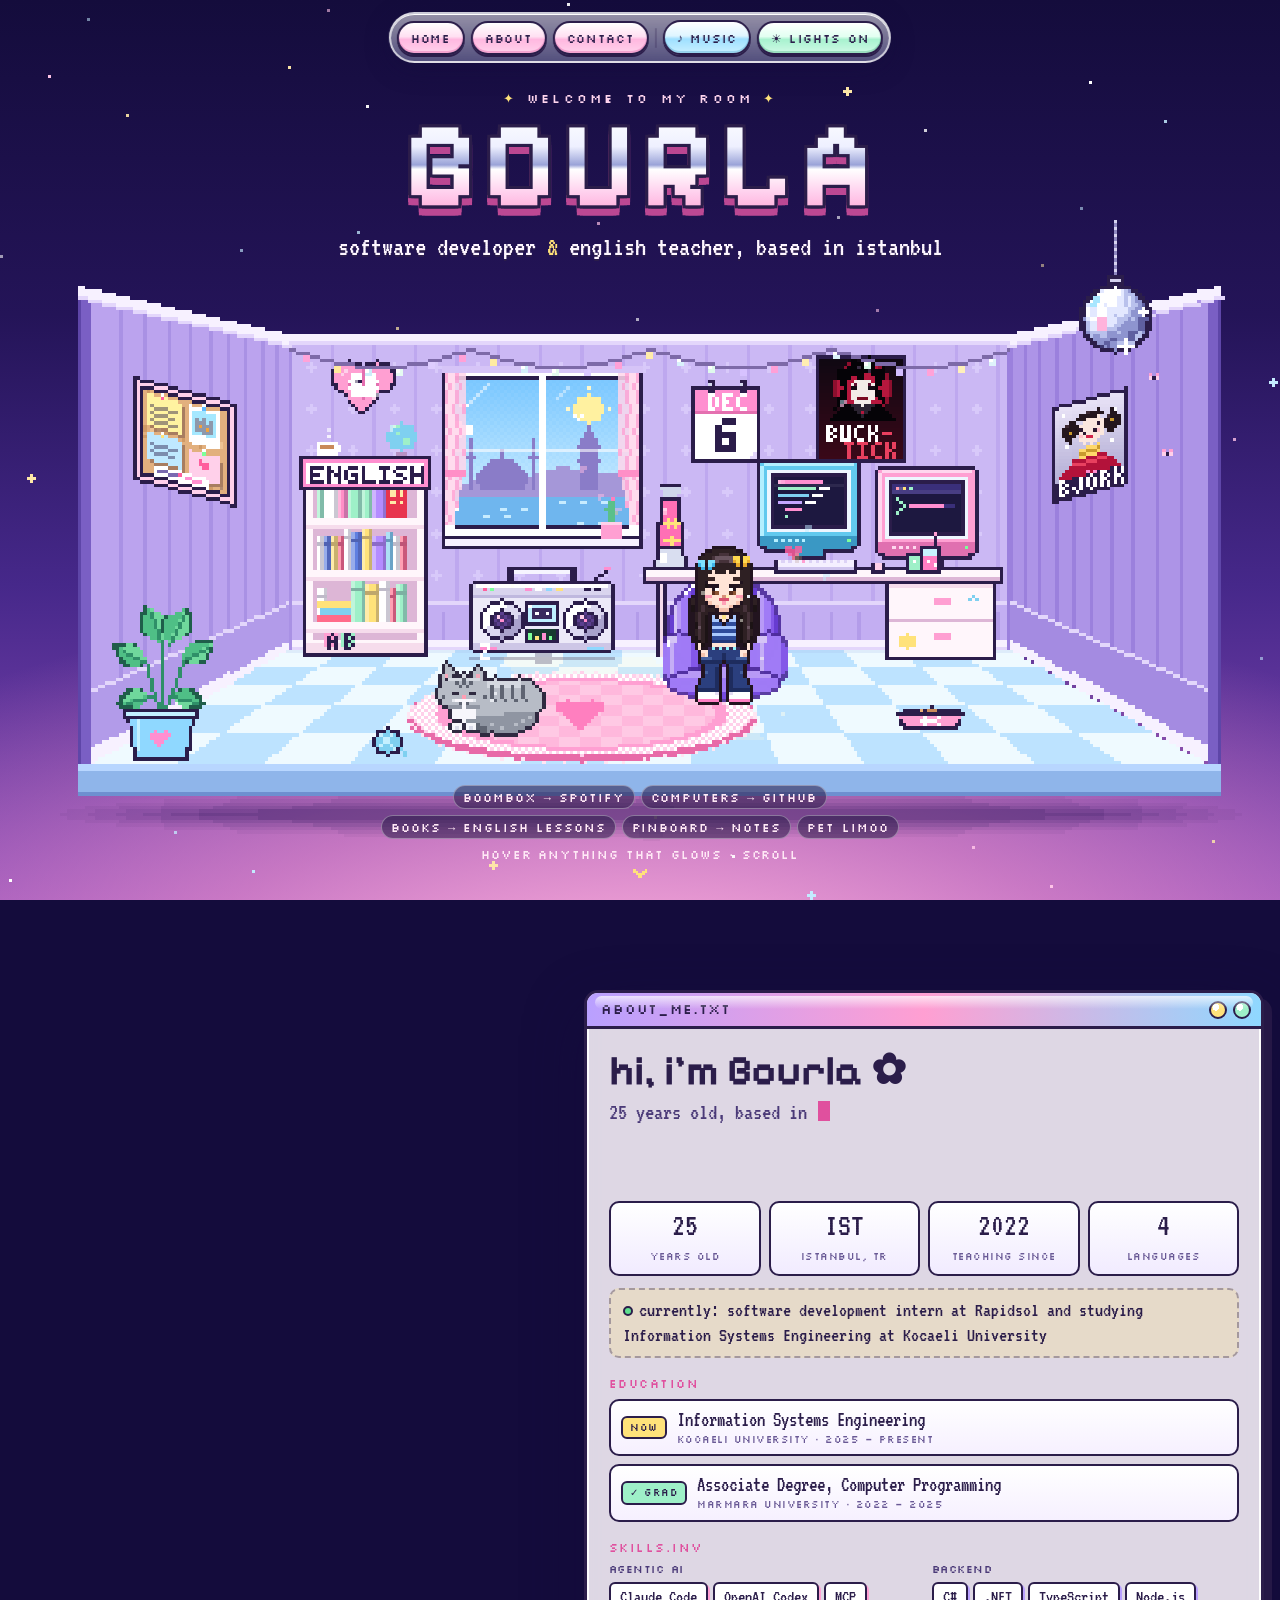
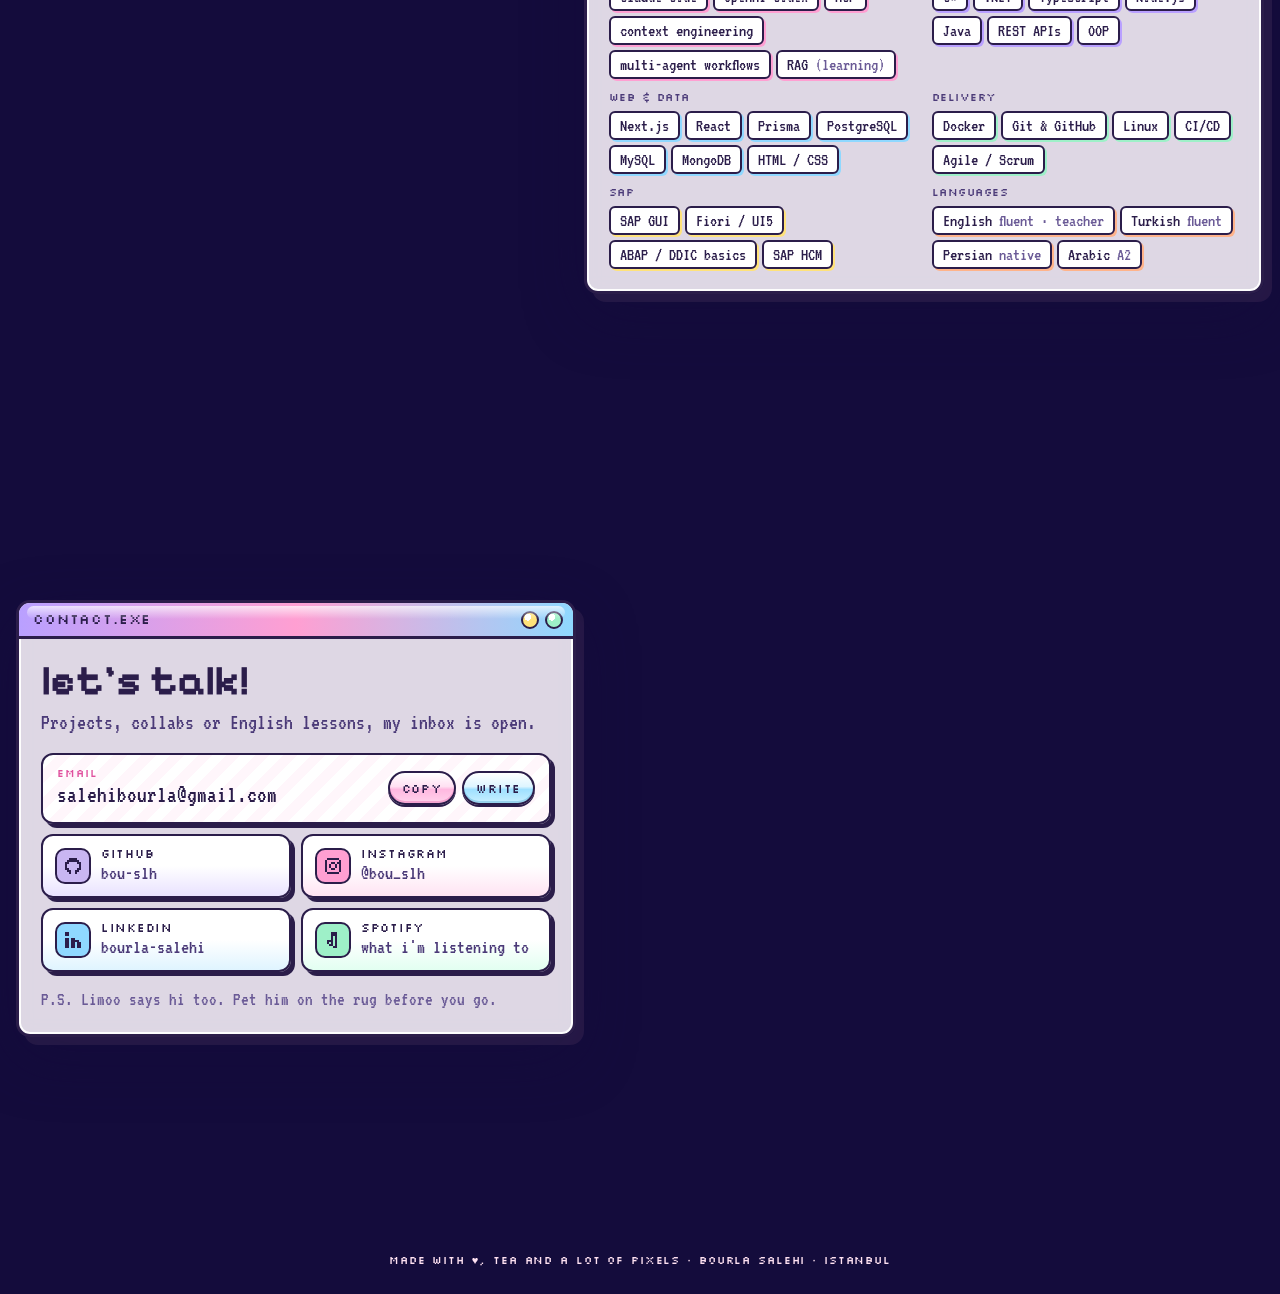
==== index.html @ a59c7dc6 "Bourla's Room: interactive pixel-art Y2K portfolio Self-contained canvas portfolio with a README, sc" ====
<!doctype html>
<html lang="en">
<head>
<meta charset="utf-8">
<meta name="viewport" content="width=device-width, initial-scale=1, viewport-fit=cover">
<title>Bourla's Room</title>
<meta name="claude:viewport-fit-sides" content="cover">
<meta name="description" content="Bourla's pixel room: software developer and English teacher based in Istanbul.">
<link rel="preconnect" href="https://fonts.googleapis.com">
<link rel="preconnect" href="https://fonts.gstatic.com" crossorigin>
<link rel="stylesheet" href="https://fonts.googleapis.com/css2?family=Pixelify+Sans:wght@400;600;700&family=Silkscreen&family=VT323&display=swap">
<style>
/* Layout: one fixed pixel-art stage; sections scroll over it as Y2K desktop windows while the camera glides through the room. */
:root {
  color-scheme: dark;
  --ink: #2b1d4a;
  --ink-soft: #4b3a78;
  --sky-1: #140c3c;
  --sky-2: #46288a;
  --sky-3: #ff9fd0;
  --glass: rgba(255, 250, 255, 0.86);
  --glass-edge: rgba(255, 255, 255, 0.95);
  --pink: #ff8fd0;
  --pink-deep: #e0509e;
  --baby: #8fd8ff;
  --lilac: #c9b6f2;
  --mint: #9ef0c8;
  --butter: #ffe27a;
  --chrome-hi: #ffffff;
  --chrome-mid: #c7cff2;
  --chrome-lo: #8c93c9;
  --text: #2b1d4a;
  --text-muted: #6a5a96;
  --on-dark: #fdf6ff;
  --font-display: "Pixelify Sans", "Silkscreen", ui-monospace, monospace;
  --font-label: "Silkscreen", "Pixelify Sans", ui-monospace, monospace;
  --font-body: "VT323", ui-monospace, "Courier New", monospace;
}

* { box-sizing: border-box; }
html { scroll-behavior: smooth; }
@media (prefers-reduced-motion: reduce) { html { scroll-behavior: auto; } }
body {
  margin: 0;
  background: var(--sky-1);
  color: var(--on-dark);
  font-family: var(--font-body);
  font-size: 22px;
  line-height: 1.25;
  overflow-x: hidden;
}
.sky {
  position: fixed; inset: 0; z-index: 0;
  background:
    radial-gradient(120% 70% at 50% 110%, #ffb3dc 0%, rgba(255, 159, 208, 0.55) 30%, rgba(70, 40, 138, 0) 65%),
    linear-gradient(180deg, var(--sky-1) 0%, #241458 35%, var(--sky-2) 65%, #8a4ab8 100%);
}
#stage, #fx { position: fixed; inset: 0; width: 100%; height: 100%; display: block; image-rendering: pixelated; }
#stage { z-index: 1; }
#fx { z-index: 30; pointer-events: none; }

/* ---------- hotspots over the canvas ---------- */
#hotspots { position: fixed; inset: 0; z-index: 2; pointer-events: none; }
.hot {
  position: absolute; display: block; pointer-events: auto; cursor: pointer;
  background: transparent; border: 0; padding: 0; margin: 0;
  border-radius: 6px; outline: none; -webkit-tap-highlight-color: transparent;
}
.hot:focus-visible { outline: 3px dashed var(--butter); outline-offset: 3px; }
.hot[hidden] { display: none !important; }

.tip {
  position: fixed; z-index: 25; pointer-events: none;
  font-family: var(--font-label); font-size: 13px; letter-spacing: 0.04em;
  color: var(--ink); background: var(--chrome-hi);
  padding: 6px 10px 5px; border: 2px solid var(--ink); border-radius: 999px;
  box-shadow: 3px 3px 0 var(--ink);
  transform: translate(-50%, -100%) scale(0.6); opacity: 0;
  transition: transform 0.18s cubic-bezier(.3, 1.6, .5, 1), opacity 0.12s;
  white-space: nowrap;
}
.tip.on { transform: translate(-50%, -100%) scale(1); opacity: 1; }
.tip.cat {
  background: linear-gradient(180deg, #fff 0%, #ffe3f3 100%);
  font-family: var(--font-display); font-size: 20px; padding: 6px 14px 4px;
}
.tip.cat::before { content: "♥ "; color: var(--pink-deep); }
.tip::after {
  content: ""; position: absolute; left: 50%; bottom: -8px; width: 10px; height: 10px;
  background: inherit; border-right: 2px solid var(--ink); border-bottom: 2px solid var(--ink);
  transform: translateX(-50%) rotate(45deg);
}

.bubble {
  position: fixed; z-index: 4; pointer-events: none;
  font-family: var(--font-display); font-size: clamp(16px, 2.2vw, 22px);
  color: var(--ink); background: #fff;
  padding: 6px 14px 5px; border: 3px solid var(--ink); border-radius: 18px;
  box-shadow: 4px 4px 0 rgba(43, 29, 74, 0.6);
  transform-origin: 0% 100%;
  transform: translate(0, -100%) scale(0); transition: transform 0.25s cubic-bezier(.3, 1.7, .5, 1);
  white-space: nowrap;
}
.bubble.on { transform: translate(0, -100%) scale(1); }
.bubble::after {
  content: ""; position: absolute; left: 10px; bottom: -11px; width: 14px; height: 14px; background: #fff;
  border-right: 3px solid var(--ink); border-bottom: 3px solid var(--ink); transform: rotate(45deg) skew(10deg, 10deg);
}

/* ---------- dock ---------- */
.dock {
  position: fixed; z-index: 20; top: calc(12px + env(safe-area-inset-top, 0px)); left: 50%; transform: translateX(-50%); width: max-content; max-width: calc(100vw - 24px);
  display: flex; gap: 6px; align-items: center; flex-wrap: nowrap; justify-content: center;
  padding: 6px; border-radius: 999px;
  background: linear-gradient(180deg, rgba(255, 255, 255, 0.55), rgba(199, 207, 242, 0.35));
  border: 2px solid rgba(255, 255, 255, 0.7);
  box-shadow: 0 6px 24px rgba(20, 12, 60, 0.35), inset 0 1px 0 #fff;
  backdrop-filter: blur(8px); -webkit-backdrop-filter: blur(8px);
}
.gel {
  font-family: var(--font-label); font-size: 12px; letter-spacing: 0.06em; text-transform: lowercase;
  color: var(--ink); text-decoration: none; cursor: pointer;
  padding: 8px 12px 7px; border-radius: 999px; border: 2px solid var(--ink);
  background: linear-gradient(180deg, #fff 0%, #ffe0f2 45%, #ffb8e0 55%, #ffd2ec 100%);
  box-shadow: inset 0 -2px 0 rgba(224, 80, 158, 0.35), 0 2px 0 var(--ink);
  transition: transform 0.15s cubic-bezier(.3, 1.6, .5, 1), filter 0.15s;
  display: inline-flex; align-items: center; gap: 6px; white-space: nowrap;
}
.gel:hover { transform: translateY(-2px); filter: brightness(1.05) saturate(1.1); }
.gel:active { transform: translateY(1px); box-shadow: inset 0 -1px 0 rgba(224, 80, 158, 0.35), 0 1px 0 var(--ink); }
.gel:focus-visible { outline: 3px dashed var(--butter); outline-offset: 2px; }
.gel.blue { background: linear-gradient(180deg, #fff 0%, #def5ff 45%, #9fe0ff 55%, #c9f0ff 100%); box-shadow: inset 0 -2px 0 rgba(63, 156, 200, 0.35), 0 2px 0 var(--ink); }
.gel.mint { background: linear-gradient(180deg, #fff 0%, #e2fff1 45%, #a8f2cf 55%, #cffae6 100%); box-shadow: inset 0 -2px 0 rgba(60, 170, 120, 0.35), 0 2px 0 var(--ink); }
.gel[aria-pressed="true"] { background: linear-gradient(180deg, #fff6c8 0%, #ffe27a 50%, #ffd24a 52%, #ffe9a0 100%); }
.dock .sep { width: 2px; height: 20px; background: rgba(43, 29, 74, 0.25); border-radius: 2px; }

/* ---------- sections ---------- */
main { position: relative; z-index: 3; pointer-events: none; }
section { position: relative; min-height: 100vh; min-height: 100svh; padding-left: max(16px, env(safe-area-inset-left, 0px)); padding-right: max(16px, env(safe-area-inset-right, 0px)); }
section > * { pointer-events: auto; }

.hero { display: flex; flex-direction: column; align-items: center; padding-block: clamp(80px, 10vh, 108px) 24px; text-align: center; }
.eyebrow {
  font-family: var(--font-label); font-size: 13px; letter-spacing: 0.25em; text-transform: uppercase; color: #ffd6ef;
  display: inline-flex; gap: 10px; align-items: center;
}
.eyebrow i { font-style: normal; color: var(--butter); animation: twinkle 1.6s steps(2) infinite; }
.eyebrow i:last-child { animation-delay: 0.8s; }
.logo {
  margin: 6px 0 0; font-family: var(--font-display); font-weight: 700; line-height: 0.9;
  font-size: clamp(52px, 10vw, 120px); letter-spacing: 0.04em;
  display: flex; gap: 0.02em; justify-content: center;
}
.logo span {
  display: inline-block; color: transparent;
  background: linear-gradient(180deg, #ffffff 0%, #eef0ff 32%, #9aa3d8 49%, #ffffff 53%, #ffd1ee 74%, #ff9fd2 100%);
  -webkit-background-clip: text; background-clip: text;
  filter: drop-shadow(0 3px 0 #2b1d4a) drop-shadow(3px 0 0 #2b1d4a) drop-shadow(-3px 0 0 #2b1d4a) drop-shadow(0 -3px 0 #2b1d4a) drop-shadow(0 7px 0 rgba(255, 95, 176, 0.7));
  animation: bob 2.8s ease-in-out infinite;
}
.logo span:nth-child(2) { animation-delay: -0.25s; }
.logo span:nth-child(3) { animation-delay: -0.5s; }
.logo span:nth-child(4) { animation-delay: -0.75s; }
.logo span:nth-child(5) { animation-delay: -1s; }
.logo span:nth-child(6) { animation-delay: -1.25s; }
.tagline { margin: 10px 0 0; font-size: clamp(20px, 2.4vw, 28px); color: var(--on-dark); text-shadow: 0 2px 0 var(--ink); max-width: 36ch; text-wrap: balance; }
@media (min-width: 761px) { .tagline { max-width: none; white-space: nowrap; } }
.tagline b { color: var(--butter); font-weight: 400; }
.hint {
  position: absolute; left: 50%; bottom: calc(18px + env(safe-area-inset-bottom, 0px)); transform: translateX(-50%);
  display: flex; flex-direction: column; align-items: center; gap: 8px; width: min(560px, calc(100% - 32px));
  font-family: var(--font-label); font-size: 12px; letter-spacing: 0.08em; color: #ffe9f6; text-align: center;
}
.hint .chips { display: flex; flex-wrap: wrap; gap: 6px; justify-content: center; }
.hint .chip { padding: 4px 9px 3px; border-radius: 999px; background: rgba(43, 29, 74, 0.55); border: 1px solid rgba(255, 255, 255, 0.35); }
.scroll-cue { display: inline-flex; flex-direction: column; align-items: center; gap: 2px; animation: float 1.8s ease-in-out infinite; }
.scroll-cue svg { width: 18px; height: 18px; }

/* ---------- y2k windows ---------- */
.win {
  width: min(560px, 100%); color: var(--text);
  background: var(--glass); border: 3px solid var(--ink); border-radius: 14px;
  box-shadow: 8px 8px 0 rgba(43, 29, 74, 0.75), 0 20px 60px rgba(20, 10, 60, 0.45), inset 0 0 0 2px var(--glass-edge);
  backdrop-filter: blur(10px) saturate(1.2); -webkit-backdrop-filter: blur(10px) saturate(1.2);
  overflow: hidden;
}
.win-bar {
  display: flex; align-items: center; gap: 10px; padding: 8px 10px 7px 14px;
  background: linear-gradient(90deg, #b9a0ff 0%, #ff9fd2 50%, #8fd8ff 100%);
  border-bottom: 3px solid var(--ink); position: relative;
}
.win-bar::after { content: ""; position: absolute; left: 8px; right: 8px; top: 3px; height: 40%; border-radius: 8px; background: linear-gradient(180deg, rgba(255, 255, 255, 0.7), rgba(255, 255, 255, 0)); pointer-events: none; }
.win-title { font-family: var(--font-label); font-size: 14px; letter-spacing: 0.06em; color: var(--ink); flex: 1; min-width: 0; overflow: hidden; text-overflow: ellipsis; white-space: nowrap; }
.win-btns { display: flex; gap: 6px; }
.win-btns span, .win-close {
  width: 18px; height: 18px; border-radius: 50%; border: 2px solid var(--ink);
  background: radial-gradient(circle at 35% 30%, #fff 0 25%, var(--c, #ffe27a) 26%);
}
.win-btns span:nth-child(1) { --c: #ffe27a; }
.win-btns span:nth-child(2) { --c: #9ef0c8; }
.win-close { --c: #ff8fb0; cursor: pointer; padding: 0; display: grid; place-items: center; font: 700 11px/1 var(--font-label); color: var(--ink); }
.win-close:focus-visible { outline: 3px dashed var(--ink); outline-offset: 2px; }
.win-body { padding: 20px 22px 22px; }

.panel-wrap { display: flex; min-height: 100vh; min-height: 100svh; align-items: center; padding-block: 90px 60px; }
#about .panel-wrap { justify-content: flex-end; }
#about .win { width: min(680px, 100%); }
#contact .panel-wrap { justify-content: flex-start; }

.hello { font-family: var(--font-display); font-size: clamp(30px, 4vw, 42px); line-height: 1.05; margin: 0 0 6px; color: var(--ink); text-wrap: balance; }
.hello .wave { display: inline-block; transform-origin: 70% 80%; animation: wave 2.2s ease-in-out infinite; }
.typed { min-height: 3.75em; margin: 0; font-size: 23px; color: var(--ink-soft); }
.typed .caret { display: inline-block; width: 0.5em; height: 0.9em; background: var(--pink-deep); vertical-align: -0.1em; margin-left: 2px; animation: blink 0.8s steps(2) infinite; }
.stats { display: grid; grid-template-columns: repeat(4, minmax(0, 1fr)); gap: 8px; margin: 16px 0 6px; }
.stat {
  padding: 8px 6px 6px; text-align: center; border: 2px solid var(--ink); border-radius: 10px;
  background: linear-gradient(180deg, #fff, #f1ebff);
}
.stat b { display: block; font-family: var(--font-body); font-size: 32px; line-height: 0.9; font-weight: 400; color: var(--ink); font-variant-numeric: tabular-nums; }
.stat small { font-family: var(--font-label); font-size: 10px; letter-spacing: 0.05em; color: var(--text-muted); }
.status-line {
  margin: 12px 0 0; padding: 8px 12px; border-radius: 10px; border: 2px dashed rgba(43, 29, 74, 0.35); background: rgba(255, 226, 122, 0.25);
  font-size: 20px; color: var(--ink);
}
.status-line .dot { display: inline-block; width: 10px; height: 10px; border-radius: 50%; background: #5fe08f; border: 2px solid var(--ink); margin-right: 6px; vertical-align: 0; animation: pulse 1.6s ease-in-out infinite; }
.edu { display: grid; gap: 8px; }
.edu-row { display: flex; gap: 10px; align-items: center; min-width: 0; padding: 8px 10px; border: 2px solid var(--ink); border-radius: 10px; background: linear-gradient(180deg, #fff, #f6f0ff); }
.edu-row > div { min-width: 0; }
.edu-row b { display: block; font-weight: 400; font-size: 21px; color: var(--ink); line-height: 1.05; }
.edu-row small { display: block; font-family: var(--font-label); font-size: 10px; letter-spacing: 0.05em; color: var(--text-muted); margin-top: 3px; }
.edu-badge { flex: none; font-family: var(--font-label); font-size: 10px; letter-spacing: 0.05em; padding: 4px 7px 3px; border-radius: 6px; border: 2px solid var(--ink); color: var(--ink); white-space: nowrap; }
.edu-badge.now { background: var(--butter); }
.edu-badge.done { background: var(--mint); }
.label { font-family: var(--font-label); font-size: 12px; letter-spacing: 0.12em; text-transform: uppercase; color: var(--pink-deep); margin: 18px 0 8px; }
.inv { display: grid; grid-template-columns: repeat(2, minmax(0, 1fr)); gap: 12px 16px; }
.inv-row { display: grid; gap: 6px; align-content: start; min-width: 0; }
.inv-row h4 { margin: 0; font-family: var(--font-label); font-size: 11px; letter-spacing: 0.04em; color: var(--ink-soft); font-weight: 400; }
.tags { display: flex; flex-wrap: wrap; gap: 5px; min-width: 0; }
.tag {
  font-size: 18px; line-height: 1; padding: 4px 9px 3px; border-radius: 6px; color: var(--ink);
  background: #fff; border: 2px solid var(--ink); box-shadow: 2px 2px 0 var(--tc, #ff9fd2);
  transition: transform 0.15s cubic-bezier(.3, 1.6, .5, 1), box-shadow 0.15s;
}
.tag:hover { transform: translate(-1px, -2px) rotate(-2deg); box-shadow: 3px 4px 0 var(--tc, #ff9fd2); }
.tag.dev { --tc: #b9a0ff; }
.tag.ai { --tc: #ff9fd2; }
.tag.web { --tc: #8fd8ff; }
.tag.ops { --tc: #9ef0c8; }
.tag.sap { --tc: #ffe27a; }
.tag.lang { --tc: #ffb38a; }
.tag em { font-style: normal; color: var(--text-muted); }

/* contact */
.contact-head { font-family: var(--font-display); font-size: clamp(30px, 4vw, 42px); margin: 0; color: var(--ink); line-height: 1.05; text-wrap: balance; }
.contact-sub { margin: 6px 0 16px; color: var(--ink-soft); font-size: 22px; }
.links { display: grid; grid-template-columns: repeat(2, minmax(0, 1fr)); gap: 10px; }
.link-card {
  display: flex; align-items: center; gap: 10px; min-width: 0; text-decoration: none; color: var(--ink);
  padding: 10px 12px; border-radius: 12px; border: 2px solid var(--ink);
  background: linear-gradient(180deg, #fff 0%, #fff 50%, var(--lc, #ffe3f3) 100%);
  box-shadow: 4px 4px 0 var(--ink);
  transition: transform 0.18s cubic-bezier(.3, 1.6, .5, 1), box-shadow 0.18s;
}
.link-card:hover { transform: translate(-2px, -3px); box-shadow: 6px 7px 0 var(--ink); }
.link-card:active { transform: translate(2px, 2px); box-shadow: 1px 1px 0 var(--ink); }
.link-card:focus-visible { outline: 3px dashed var(--pink-deep); outline-offset: 3px; }
.link-card .ico { flex: none; width: 36px; height: 36px; border-radius: 10px; border: 2px solid var(--ink); display: grid; place-items: center; background: var(--ic, #ff9fd2); }
.link-card .ico svg { width: 20px; height: 20px; }
.link-card .meta { min-width: 0; }
.link-card .meta b { display: block; font-family: var(--font-label); font-size: 12px; letter-spacing: 0.06em; font-weight: 400; }
.link-card .meta span { display: block; font-size: 20px; overflow: hidden; text-overflow: ellipsis; white-space: nowrap; color: var(--ink-soft); }
.link-card.gh { --lc: #e9e2ff; --ic: #c9b6f2; }
.link-card.ig { --lc: #ffe3f3; --ic: #ff9fd2; }
.link-card.li { --lc: #dff4ff; --ic: #8fd8ff; }
.link-card.sp { --lc: #e2fff1; --ic: #9ef0c8; }
.mail {
  grid-column: 1 / -1; display: flex; flex-wrap: wrap; align-items: center; gap: 10px; justify-content: space-between;
  padding: 12px 14px; border-radius: 12px; border: 2px solid var(--ink);
  background: repeating-linear-gradient(135deg, #fff 0 10px, #fff6fb 10px 20px);
  box-shadow: 4px 4px 0 var(--ink);
}
.mail .addr { font-size: 24px; color: var(--ink); user-select: all; word-break: break-all; min-width: 0; }
.mail .addr small { display: block; font-family: var(--font-label); font-size: 11px; letter-spacing: 0.08em; color: var(--pink-deep); }
.mail .acts { display: flex; gap: 6px; flex-wrap: wrap; }
.sig { margin: 16px 0 0; font-size: 19px; color: var(--text-muted); }

footer { position: relative; z-index: 3; text-align: center; padding-block: 0 26px; font-family: var(--font-label); font-size: 11px; letter-spacing: 0.08em; color: #ffe2f2; padding-left: max(16px, env(safe-area-inset-left, 0px)); padding-right: max(16px, env(safe-area-inset-right, 0px)); }

/* ---------- english lessons modal ---------- */
.modal { position: fixed; inset: 0; z-index: 40; display: grid; place-items: center; padding: 16px; padding-left: max(16px, env(safe-area-inset-left, 0px)); padding-right: max(16px, env(safe-area-inset-right, 0px)); }
.modal[hidden] { display: none !important; }
.modal-bg { position: absolute; inset: 0; background: rgba(20, 10, 60, 0.55); backdrop-filter: blur(3px); -webkit-backdrop-filter: blur(3px); animation: fade 0.2s ease-out; }
.modal .win { position: relative; width: min(640px, 100%); max-height: calc(100svh - 32px); overflow: auto; animation: popin 0.35s cubic-bezier(.3, 1.5, .5, 1); }
.en-head { display: flex; gap: 14px; align-items: center; margin-bottom: 4px; }
.en-head canvas { flex: none; width: 64px; height: 64px; image-rendering: pixelated; border: 2px solid var(--ink); border-radius: 12px; background: #ffe3f3; }
.en-head h3 { margin: 0; font-family: var(--font-display); font-size: clamp(26px, 3.4vw, 34px); line-height: 1.05; color: var(--ink); text-wrap: balance; }
.en-head p { margin: 2px 0 0; color: var(--ink-soft); font-size: 20px; }
.cefr { display: flex; gap: 6px; flex-wrap: wrap; margin: 6px 0 0; }
.cefr span { font-family: var(--font-label); font-size: 12px; padding: 5px 9px 4px; border-radius: 8px; border: 2px solid var(--ink); background: #fff; color: var(--text-muted); }
.cefr span.on { background: var(--butter); color: var(--ink); }
.lessons { display: grid; grid-template-columns: repeat(3, minmax(0, 1fr)); gap: 8px; }
.lesson { padding: 10px; border: 2px solid var(--ink); border-radius: 12px; background: #fff; min-width: 0; }
.lesson b { display: block; font-family: var(--font-label); font-size: 11px; letter-spacing: 0.05em; font-weight: 400; color: var(--pink-deep); margin-bottom: 4px; }
.lesson p { margin: 0; font-size: 19px; color: var(--ink); line-height: 1.1; }
.quiz { border: 2px dashed rgba(43, 29, 74, 0.4); border-radius: 12px; padding: 12px; background: rgba(143, 216, 255, 0.18); }
.quiz .q { font-size: 22px; color: var(--ink); margin: 0 0 8px; }
.quiz .opts { display: flex; flex-wrap: wrap; gap: 6px; }
.quiz .opts button { font-family: var(--font-body); font-size: 20px; color: var(--ink); padding: 4px 12px; border-radius: 8px; border: 2px solid var(--ink); background: #fff; cursor: pointer; box-shadow: 2px 2px 0 var(--ink); }
.quiz .opts button:hover { background: #ffe3f3; }
.quiz .opts button:focus-visible { outline: 3px dashed var(--pink-deep); outline-offset: 2px; }
.quiz .opts button.right { background: var(--mint); }
.quiz .opts button.wrong { background: #ffc2cf; }
.quiz .res { font-size: 22px; color: var(--ink); margin: 6px 0 0; min-height: 1.2em; }
.en-cta { display: flex; flex-wrap: wrap; gap: 8px; align-items: center; margin-top: 14px; }
.en-cta .addr { font-size: 22px; color: var(--ink); user-select: all; }

/* pinboard notes */
.notes-win { width: min(620px, 100%); }
.win-body.cork {
  background-color: #e2b07e;
  background-image: radial-gradient(#cf9a66 1px, transparent 1.5px), radial-gradient(#f0c697 1px, transparent 1.5px);
  background-size: 9px 9px, 13px 13px; background-position: 0 0, 4px 6px;
  border: 6px solid #ffd0ea; border-top: 0;
}
.stickies { display: grid; grid-template-columns: repeat(3, minmax(0, 1fr)); gap: 16px 14px; padding: 6px 2px 4px; }
.sticky {
  position: relative; min-width: 0; padding: 18px 12px 12px; color: var(--ink); font-size: 20px; line-height: 1.1;
  background: var(--nc, #fff3a0); box-shadow: 3px 4px 0 rgba(60, 30, 40, 0.35);
  transform: rotate(var(--r, -2deg)); transition: transform 0.2s cubic-bezier(.3, 1.6, .5, 1);
}
.sticky:hover { transform: rotate(0deg) scale(1.05); z-index: 1; }
.sticky::before { content: ""; position: absolute; top: 5px; left: 50%; width: 10px; height: 10px; margin-left: -5px; border-radius: 50%; border: 2px solid var(--ink); background: var(--pin, #ff5f9e); box-shadow: inset -2px -2px 0 rgba(0, 0, 0, 0.2); }
.sticky b { display: block; font-family: var(--font-label); font-size: 11px; letter-spacing: 0.06em; font-weight: 400; color: var(--pink-deep); margin-bottom: 4px; }
.sticky.y { --nc: #fff3a0; --r: -3deg; }
.sticky.b { --nc: #bfe9ff; --r: 2deg; --pin: #ffe27a; }
.sticky.p { --nc: #ffd0ea; --r: -1deg; --pin: #5fb8ff; }
.sticky.m { --nc: #c9f7df; --r: 3deg; }
.sticky.l { --nc: #e5d8ff; --r: -2deg; --pin: #7dff9a; }
.sticky.w { --nc: #ffffff; --r: 1.5deg; --pin: #ff8fd0; }

/* boot */
#boot {
  position: fixed; inset: 0; z-index: 60; display: grid; place-items: center; background: #0d0830; color: var(--on-dark);
  transition: opacity 0.5s ease, visibility 0.5s;
}
#boot.done { opacity: 0; visibility: hidden; }
.boot-box { width: min(420px, calc(100% - 32px)); text-align: center; }
.boot-logo { font-family: var(--font-display); font-weight: 700; font-size: clamp(36px, 8vw, 54px); letter-spacing: 0.04em; color: transparent; background: linear-gradient(180deg, #fff 0%, #c7cff2 48%, #fff 52%, #ff9fd2 100%); -webkit-background-clip: text; background-clip: text; }
.boot-logo sup { font-size: 0.4em; color: var(--butter); -webkit-text-fill-color: var(--butter); }
.boot-bar { margin: 18px auto 10px; height: 22px; border: 3px solid #fff; border-radius: 6px; padding: 3px; display: flex; gap: 3px; }
.boot-bar i { flex: 1; background: linear-gradient(180deg, #ffb8e0, #ff5fb0); border-radius: 2px; opacity: 0; transition: opacity 0.08s; }
.boot-bar i.on { opacity: 1; }
.boot-msg { font-size: 22px; color: #cbbcff; min-height: 1.2em; }
.boot-skip { margin-top: 14px; font-family: var(--font-label); font-size: 11px; color: #8f82c8; letter-spacing: 0.1em; }

.toast {
  position: fixed; z-index: 50; left: 50%; bottom: calc(24px + env(safe-area-inset-bottom, 0px)); transform: translate(-50%, 200%); opacity: 0; visibility: hidden;
  font-family: var(--font-label); font-size: 13px; color: var(--ink); background: var(--mint); border: 2px solid var(--ink); border-radius: 999px; padding: 8px 14px 7px; box-shadow: 3px 3px 0 var(--ink);
  transition: transform 0.3s cubic-bezier(.3, 1.6, .5, 1), opacity 0.2s, visibility 0.3s;
}
.toast.on { transform: translate(-50%, 0); opacity: 1; visibility: visible; }
.sr { position: absolute; width: 1px; height: 1px; overflow: hidden; clip: rect(0 0 0 0); white-space: nowrap; }

.reveal.in { animation: popin 0.6s cubic-bezier(.25, 1.4, .5, 1) both; }
.reveal.in .tag { animation: tagpop 0.45s cubic-bezier(.3, 1.8, .5, 1) both; animation-delay: calc(var(--i, 0) * 28ms + 250ms); }

@keyframes twinkle { 50% { opacity: 0.2; } }
@keyframes bob { 0%, 100% { transform: translateY(0); } 50% { transform: translateY(-6px); } }
@keyframes float { 0%, 100% { transform: translateY(0); } 50% { transform: translateY(5px); } }
@keyframes blink { 50% { opacity: 0; } }
@keyframes pulse { 50% { box-shadow: 0 0 0 4px rgba(95, 224, 143, 0.35); } }
@keyframes wave { 0%, 60%, 100% { transform: rotate(0); } 10%, 30% { transform: rotate(16deg); } 20%, 40% { transform: rotate(-10deg); } }
@keyframes popin { from { transform: translateY(26px) scale(0.94); opacity: 0; } to { transform: none; opacity: 1; } }
@keyframes tagpop { from { transform: scale(0.4); opacity: 0; } to { transform: none; opacity: 1; } }
@keyframes fade { from { opacity: 0; } }

@media (max-width: 760px) {
  body { font-size: 20px; }
  .dock { justify-content: center; border-radius: 18px; }
  .gel { font-size: 11px; padding: 7px 9px 6px; }
  .dock .sep { display: none; }
  .hero { padding-block: 92px 16px; }
  .panel-wrap { align-items: flex-end; padding-block: 48vh 40px; }
  #about .panel-wrap, #contact .panel-wrap { justify-content: center; }
  .win-body { padding: 16px; }
  .stats { grid-template-columns: repeat(2, minmax(0, 1fr)); }
  .inv { grid-template-columns: 1fr; }
  .links { grid-template-columns: 1fr; }
  .lessons { grid-template-columns: 1fr; }
  .stickies { grid-template-columns: repeat(2, minmax(0, 1fr)); }
  .hint { bottom: calc(10px + env(safe-area-inset-bottom, 0px)); }
  .hint .chip { font-size: 10px; }
  .dock { flex-wrap: nowrap; gap: 4px; }
  .dock .lbl { display: none; }
}

@media (prefers-reduced-motion: reduce) {
  *, *::before, *::after { animation-duration: 0.001s !important; animation-iteration-count: 1 !important; transition-duration: 0.001s !important; }
}

</style>
</head>
<body>


<div id="boot" role="status" aria-live="polite">
  <div class="boot-box">
    <div class="boot-logo">BOURLA OS<sup>2000</sup></div>
    <div class="boot-bar" aria-hidden="true"><i></i><i></i><i></i><i></i><i></i><i></i><i></i><i></i><i></i><i></i><i></i><i></i></div>
    <div class="boot-msg" id="bootMsg">starting up…</div>
    <div class="boot-skip">click anywhere to skip</div>
  </div>
</div>

<div class="sky" aria-hidden="true"></div>
<canvas id="stage" aria-label="Pixel art room: Bourla sits in an inflatable chair at her desk, her cat Limoo naps on a pink rug, a window looks out on Istanbul." role="img"></canvas>
<div id="hotspots"></div>
<div class="tip" id="tip" aria-hidden="true"></div>
<div class="bubble" id="meBubble" aria-hidden="true"></div>
<div class="bubble" id="catBubble" aria-hidden="true"></div>
<canvas id="fx" aria-hidden="true"></canvas>

<nav class="dock" aria-label="Site">
  <a class="gel" href="#home">home</a>
  <a class="gel" href="#about">about</a>
  <a class="gel" href="#contact">contact</a>
  <span class="sep" aria-hidden="true"></span>
  <button class="gel blue" id="musicBtn" type="button" aria-pressed="false" title="Play some chill music">♪ <span class="lbl">music</span></button>
  <button class="gel mint" id="lightsBtn" type="button" aria-pressed="false" title="Turn the room lights off or on">☀ <span class="lbl">lights on</span></button>
</nav>

<main>
  <section id="home" class="hero">
    <div class="eyebrow"><i>✦</i> welcome to my room <i>✦</i></div>
    <h1 class="logo" aria-label="Bourla"><span>B</span><span>O</span><span>U</span><span>R</span><span>L</span><span>A</span></h1>
    <p class="tagline">software developer <b>&amp;</b> english teacher, based in istanbul</p>
    <div class="hint">
      <div class="chips"><span class="chip">boombox → spotify</span><span class="chip">computers → github</span><span class="chip">books → english lessons</span><span class="chip">pinboard → notes</span><span class="chip">pet limoo</span></div>
      <a class="scroll-cue" href="#about" style="color:inherit;text-decoration:none">
        <span>hover anything that glows · scroll</span>
        <svg viewBox="0 0 8 8" shape-rendering="crispEdges" aria-hidden="true"><path fill="#ffe27a" d="M1 2h1v1h1v1h2V3h1V2h1v2H6v1H5v1H3V5H2V4H1z"/></svg>
      </a>
    </div>
  </section>

  <section id="about">
    <div class="panel-wrap">
      <article class="win reveal" aria-labelledby="aboutTitle">
        <div class="win-bar"><div class="win-title">about_me.txt</div><div class="win-btns" aria-hidden="true"><span></span><span></span></div></div>
        <div class="win-body">
          <h2 class="hello" id="aboutTitle">hi, i'm Bourla <span class="wave" aria-hidden="true">✿</span></h2>
          <p class="typed" id="typed" data-text="25 years old, based in Istanbul. I'm a software developer and an English teacher: I build business apps with C# / .NET and Next.js, and I've taught English from A2 to C2 since 2022.">25 years old, based in Istanbul. I'm a software developer and an English teacher: I build business apps with C# / .NET and Next.js, and I've taught English from A2 to C2 since 2022.</p>
          <div class="stats">
            <div class="stat"><b>25</b><small>years old</small></div>
            <div class="stat"><b>IST</b><small>istanbul, TR</small></div>
            <div class="stat"><b>2022</b><small>teaching since</small></div>
            <div class="stat"><b>4</b><small>languages</small></div>
          </div>
          <p class="status-line"><span class="dot" aria-hidden="true"></span>currently: software development intern at Rapidsol and studying Information Systems Engineering at Kocaeli University</p>

          <div class="label">education</div>
          <div class="edu">
            <div class="edu-row"><span class="edu-badge now">now</span><div><b>Information Systems Engineering</b><small>Kocaeli University · 2025 – present</small></div></div>
            <div class="edu-row"><span class="edu-badge done">✓ grad</span><div><b>Associate Degree, Computer Programming</b><small>Marmara University · 2022 – 2025</small></div></div>
          </div>

          <div class="label">skills.inv</div>
          <div class="inv">
            <div class="inv-row"><h4>agentic ai</h4><div class="tags">
              <span class="tag ai">Claude Code</span><span class="tag ai">OpenAI Codex</span><span class="tag ai">MCP</span><span class="tag ai">context engineering</span><span class="tag ai">multi-agent workflows</span><span class="tag ai">RAG <em>(learning)</em></span>
            </div></div>
            <div class="inv-row"><h4>backend</h4><div class="tags">
              <span class="tag dev">C#</span><span class="tag dev">.NET</span><span class="tag dev">TypeScript</span><span class="tag dev">Node.js</span><span class="tag dev">Java</span><span class="tag dev">REST APIs</span><span class="tag dev">OOP</span>
            </div></div>
            <div class="inv-row"><h4>web &amp; data</h4><div class="tags">
              <span class="tag web">Next.js</span><span class="tag web">React</span><span class="tag web">Prisma</span><span class="tag web">PostgreSQL</span><span class="tag web">MySQL</span><span class="tag web">MongoDB</span><span class="tag web">HTML / CSS</span>
            </div></div>
            <div class="inv-row"><h4>delivery</h4><div class="tags">
              <span class="tag ops">Docker</span><span class="tag ops">Git &amp; GitHub</span><span class="tag ops">Linux</span><span class="tag ops">CI/CD</span><span class="tag ops">Agile / Scrum</span>
            </div></div>
            <div class="inv-row"><h4>sap</h4><div class="tags">
              <span class="tag sap">SAP GUI</span><span class="tag sap">Fiori / UI5</span><span class="tag sap">ABAP / DDIC basics</span><span class="tag sap">SAP HCM</span>
            </div></div>
            <div class="inv-row"><h4>languages</h4><div class="tags">
              <span class="tag lang">English <em>fluent · teacher</em></span><span class="tag lang">Turkish <em>fluent</em></span><span class="tag lang">Persian <em>native</em></span><span class="tag lang">Arabic <em>A2</em></span>
            </div></div>
          </div>
        </div>
      </article>
    </div>
  </section>

  <section id="contact">
    <div class="panel-wrap">
      <article class="win reveal" aria-labelledby="contactTitle">
        <div class="win-bar"><div class="win-title">contact.exe</div><div class="win-btns" aria-hidden="true"><span></span><span></span></div></div>
        <div class="win-body">
          <h2 class="contact-head" id="contactTitle">let's talk!</h2>
          <p class="contact-sub">Projects, collabs or English lessons, my inbox is open.</p>
          <div class="links">
            <div class="mail">
              <div class="addr"><small>email</small><span id="mailAddr">salehibourla@gmail.com</span></div>
              <div class="acts">
                <button class="gel" type="button" data-copy="salehibourla@gmail.com">copy</button>
                <a class="gel blue" href="mailto:salehibourla@gmail.com">write</a>
              </div>
            </div>
            <a class="link-card gh" href="https://github.com/bou-slh" target="_blank" rel="noopener">
              <span class="ico"><svg viewBox="0 0 10 10" shape-rendering="crispEdges" aria-hidden="true"><path fill="#2b1d4a" d="M3 1h4v1h1v1h1v4H8v1H7v1H6V7h1V6h1V4H7V3H3v1H2v2h1v1h1v2H3V8H2V7H1V3h1V2h1z"/></svg></span>
              <span class="meta"><b>github</b><span>bou-slh</span></span>
            </a>
            <a class="link-card ig" href="https://www.instagram.com/bou_slh/" target="_blank" rel="noopener">
              <span class="ico"><svg viewBox="0 0 10 10" shape-rendering="crispEdges" aria-hidden="true"><path fill="#2b1d4a" d="M2 1h6v1h1v6H8v1H2V8H1V2h1zm0 1v6h6V2zm2 1h2v1h1v2H6v1H4V6H3V4h1zm0 1v2h2V4zm3-1h1v1H7z"/></svg></span>
              <span class="meta"><b>instagram</b><span>@bou_slh</span></span>
            </a>
            <a class="link-card li" href="https://www.linkedin.com/in/bourla-salehi" target="_blank" rel="noopener">
              <span class="ico"><svg viewBox="0 0 10 10" shape-rendering="crispEdges" aria-hidden="true"><path fill="#2b1d4a" d="M1 1h2v2H1zm0 3h2v5H1zm3 0h2v1h2v1h1v3H7V6H6v3H4z"/></svg></span>
              <span class="meta"><b>linkedin</b><span>bourla-salehi</span></span>
            </a>
            <a class="link-card sp" href="https://open.spotify.com/user/odmygy6v1mtjqe5bwsglt8ewv" target="_blank" rel="noopener">
              <span class="ico"><svg viewBox="0 0 10 10" shape-rendering="crispEdges" aria-hidden="true"><path fill="#2b1d4a" d="M4 1h3v6H6V3H5v5H4V7H3V6H2V5h2zM2 6v1h1v1h1V6zm4 1h1v2H5V8h1z"/></svg></span>
              <span class="meta"><b>spotify</b><span>what i'm listening to</span></span>
            </a>
          </div>
          <p class="sig">P.S. Limoo says hi too. Pet him on the rug before you go.</p>
        </div>
      </article>
    </div>
  </section>
</main>
<footer>made with ♥, tea and a lot of pixels · bourla salehi · istanbul</footer>

<div class="modal" id="english" hidden>
  <div class="modal-bg" data-close></div>
  <div class="win" role="dialog" aria-modal="true" aria-labelledby="enTitle">
    <div class="win-bar"><div class="win-title">english_lessons.exe</div><button class="win-close" type="button" data-close aria-label="Close">×</button></div>
    <div class="win-body">
      <div class="en-head">
        <canvas id="enIcon" width="16" height="16" aria-hidden="true"></canvas>
        <div>
          <h3 id="enTitle">Learn English with Bourla</h3>
          <p>Teaching at ChitChat, Istanbul since 2022</p>
        </div>
      </div>
      <div class="label">levels i teach</div>
      <div class="cefr" aria-label="CEFR levels A2 to C2"><span>A1</span><span class="on">A2</span><span class="on">B1</span><span class="on">B2</span><span class="on">C1</span><span class="on">C2</span></div>
      <div class="label">lessons</div>
      <div class="lessons">
        <div class="lesson"><b>speaking</b><p>Conversation practice so you stop translating in your head.</p></div>
        <div class="lesson"><b>grammar &amp; vocab</b><p>The rules that confuse you, explained simply.</p></div>
        <div class="lesson"><b>english for work</b><p>Interviews, emails and meetings, with real examples.</p></div>
      </div>
      <div class="label">quick level check</div>
      <div class="quiz" id="quiz" aria-live="polite">
        <p class="q" id="quizQ"></p>
        <div class="opts" id="quizOpts"></div>
        <p class="res" id="quizRes"></p>
      </div>
      <div class="en-cta">
        <a class="gel" id="bookLesson" href="mailto:salehibourla@gmail.com?subject=English%20lessons%20with%20Bourla">book a lesson</a>
        <button class="gel blue" type="button" data-copy="salehibourla@gmail.com">copy email</button>
        <span class="addr">salehibourla@gmail.com</span>
      </div>
    </div>
  </div>
</div>
<div class="modal" id="notes" hidden>
  <div class="modal-bg" data-close></div>
  <div class="win notes-win" role="dialog" aria-modal="true" aria-labelledby="notesTitle">
    <div class="win-bar"><div class="win-title">pinboard.jpg</div><button class="win-close" type="button" data-close aria-label="Close">×</button></div>
    <div class="win-body cork">
      <h3 class="sr" id="notesTitle">What I'm up to</h3>
      <div class="stickies">
        <div class="sticky y"><b>now building</b>RapidHR, an HR app with Next.js 15, Prisma, PostgreSQL &amp; Docker</div>
        <div class="sticky b"><b>now learning</b>agentic RAG: embeddings, vector stores &amp; evals</div>
        <div class="sticky p"><b>day job</b>software dev intern at Rapidsol, SAP HR consulting</div>
        <div class="sticky m"><b>studying</b>Information Systems Engineering @ Kocaeli University</div>
        <div class="sticky l"><b>teaching</b>English, A2 to C2, at ChitChat since 2022</div>
        <div class="sticky w"><b>don't forget</b>feed Limoo, then tea time ♥</div>
      </div>
    </div>
  </div>
</div>
<div class="toast" id="toast" role="status" aria-live="polite"></div>

<script>
/* gfx.js: tiny pixel-art toolkit. Everything draws on integer pixels, no anti-aliasing. */
const G = (() => {
  const canvas = (w, h) => {
    const c = document.createElement('canvas');
    c.width = w; c.height = h;
    const x = c.getContext('2d');
    x.imageSmoothingEnabled = false;
    return [c, x];
  };

  const rect = (x, px, py, w, h, col) => { x.fillStyle = col; x.fillRect(px | 0, py | 0, w | 0, h | 0); };
  const px = (x, X, Y, col) => { x.fillStyle = col; x.fillRect(X | 0, Y | 0, 1, 1); };

  // Bresenham line
  const line = (x, x0, y0, x1, y1, col) => {
    x0 |= 0; y0 |= 0; x1 |= 0; y1 |= 0;
    x.fillStyle = col;
    const dx = Math.abs(x1 - x0), dy = -Math.abs(y1 - y0);
    const sx = x0 < x1 ? 1 : -1, sy = y0 < y1 ? 1 : -1;
    let err = dx + dy;
    for (;;) {
      x.fillRect(x0, y0, 1, 1);
      if (x0 === x1 && y0 === y1) break;
      const e2 = 2 * err;
      if (e2 >= dy) { err += dy; x0 += sx; }
      if (e2 <= dx) { err += dx; y0 += sy; }
    }
  };

  // Scanline polygon fill sampled at pixel centres (crisp edges).
  const poly = (x, pts, col) => {
    x.fillStyle = typeof col === 'string' ? col : '#f0f';
    let minY = Infinity, maxY = -Infinity;
    for (const p of pts) { minY = Math.min(minY, p[1]); maxY = Math.max(maxY, p[1]); }
    for (let y = Math.floor(minY); y <= Math.ceil(maxY); y++) {
      const cy = y + 0.5, xs = [];
      for (let i = 0; i < pts.length; i++) {
        const a = pts[i], b = pts[(i + 1) % pts.length];
        if ((a[1] <= cy && b[1] > cy) || (b[1] <= cy && a[1] > cy)) {
          xs.push(a[0] + (cy - a[1]) / (b[1] - a[1]) * (b[0] - a[0]));
        }
      }
      xs.sort((m, n) => m - n);
      for (let i = 0; i + 1 < xs.length; i += 2) {
        const s = Math.round(xs[i]), e = Math.round(xs[i + 1]);
        if (typeof col === 'function') { for (let X = s; X < e; X++) { x.fillStyle = col(X, y); x.fillRect(X, y, 1, 1); } }
        else if (e > s) x.fillRect(s, y, e - s, 1);
      }
    }
  };

  // Filled ellipse, optional per-pixel colour function
  const ellipse = (x, cx, cy, rx, ry, col) => {
    for (let y = -ry; y <= ry; y++) {
      const half = Math.round(rx * Math.sqrt(Math.max(0, 1 - (y * y) / (ry * ry + 0.01))));
      if (typeof col === 'function') {
        for (let X = -half; X <= half; X++) { const c = col(X, y, half); if (c) { x.fillStyle = c; x.fillRect(cx + X, cy + y, 1, 1); } }
      } else { x.fillStyle = col; x.fillRect(cx - half, cy + y, half * 2 + 1, 1); }
    }
  };

  // Build a canvas from rows of characters + palette. '.' and ' ' are transparent.
  const fromMap = (rows, pal) => {
    const h = rows.length, w = Math.max(...rows.map(r => r.length));
    const [c, x] = canvas(w, h);
    rows.forEach((r, Y) => {
      for (let X = 0; X < r.length; X++) {
        const ch = r[X];
        if (ch === '.' || ch === ' ') continue;
        const col = pal[ch];
        if (!col) { console.warn('missing palette', ch); continue; }
        x.fillStyle = col; x.fillRect(X, Y, 1, 1);
      }
    });
    return c;
  };

  // 1px outline around opaque pixels (returns canvas padded by 1 on each side)
  const outline = (src, col, diagonal = false) => {
    const w = src.width, h = src.height;
    const sd = src.getContext('2d').getImageData(0, 0, w, h).data;
    const [c, x] = canvas(w + 2, h + 2);
    const a = (X, Y) => X >= 0 && Y >= 0 && X < w && Y < h && sd[(Y * w + X) * 4 + 3] > 20;
    x.fillStyle = col;
    for (let Y = -1; Y <= h; Y++) for (let X = -1; X <= w; X++) {
      if (a(X, Y)) continue;
      if (a(X - 1, Y) || a(X + 1, Y) || a(X, Y - 1) || a(X, Y + 1) ||
        (diagonal && (a(X - 1, Y - 1) || a(X + 1, Y - 1) || a(X - 1, Y + 1) || a(X + 1, Y + 1)))) {
        x.fillRect(X + 1, Y + 1, 1, 1);
      }
    }
    x.drawImage(src, 1, 1);
    return c;
  };

  // Only the outline ring (no sprite) for hover glow
  const ring = (src, col) => {
    const o = outline(src, col, true);
    const x = o.getContext('2d');
    x.globalCompositeOperation = 'destination-out';
    x.drawImage(src, 1, 1);
    x.globalCompositeOperation = 'source-over';
    return o;
  };

  const flipH = (src) => {
    const [c, x] = canvas(src.width, src.height);
    x.translate(src.width, 0); x.scale(-1, 1); x.drawImage(src, 0, 0);
    return c;
  };

  // Draw sprite with vertical shear per column (for side walls)
  const shear = (x, src, dx, dy, slope) => {
    for (let i = 0; i < src.width; i++) {
      x.drawImage(src, i, 0, 1, src.height, dx + i, Math.round(dy + slope * i), 1, src.height);
    }
  };

  // Seeded RNG so static art is identical every load
  const rng = (seed) => () => { seed = (seed * 1664525 + 1013904223) >>> 0; return seed / 4294967296; };

  const mix = (a, b, t) => {
    const pa = parseInt(a.slice(1), 16), pb = parseInt(b.slice(1), 16);
    const r = Math.round(((pa >> 16) & 255) * (1 - t) + ((pb >> 16) & 255) * t);
    const g = Math.round(((pa >> 8) & 255) * (1 - t) + ((pb >> 8) & 255) * t);
    const bl = Math.round((pa & 255) * (1 - t) + (pb & 255) * t);
    return '#' + ((1 << 24) | (r << 16) | (g << 8) | bl).toString(16).slice(1);
  };

  return { canvas, rect, px, line, poly, ellipse, fromMap, outline, ring, flipH, shear, rng, mix };
})();

/* font.js: 3x5 pixel font for tiny in-world labels (clock, book spines, screens). */
const PF = (() => {
  const g = {
    A: '010101111101101', B: '110101110101110', C: '011100100100011', D: '110101101101110', E: '111100110100111',
    F: '111100110100100', G: '011100101101011', H: '101101111101101', I: '111010010010111', J: '001001001101010',
    K: '101101110101101', L: '100100100100111', M: '101111111101101', N: '110101101101101', O: '010101101101010',
    P: '110101110100100', Q: '010101101110011', R: '110101110101101', S: '011100010001110', T: '111010010010010',
    U: '101101101101111', V: '101101101101010', W: '101101111111101', X: '101101010101101', Y: '101101010010010',
    Z: '111001010100111',
    0: '111101101101111', 1: '010110010010111', 2: '110001010100111', 3: '110001010001110', 4: '101101111001001',
    5: '111100110001110', 6: '011100111101111', 7: '111001010010010', 8: '111101111101111', 9: '111101111001110',
    ':': '000010000010000', '-': '000000111000000', '.': '000000000000010', '!': '010010010000010', '<': '001010100010001',
    '>': '100010001010100', '/': '001001010100100', '+': '000010111010000', '*': '000101010101000', ' ': '000000000000000',
  };
  const text = (x, str, X, Y, col) => {
    x.fillStyle = col;
    for (const ch of String(str).toUpperCase()) {
      const b = g[ch] || g[' '];
      for (let i = 0; i < 15; i++) if (b[i] === '1') x.fillRect(X + (i % 3), Y + ((i / 3) | 0), 1, 1);
      X += 4;
    }
  };
  const width = (str) => String(str).length * 4 - 1;
  return { text, width };
})();

/* avatar.js: Bourla, drawn as pixel maps plus procedural face features so she can look, blink, wink and wave. */
const Avatar = (() => {
  const P = {
    o: '#22141f', // ink
    s: '#ffe4d6', S: '#f4c2ad', d: '#d98f7a', b: '#ff9db4',
    h: '#1c1315', H: '#2e2023', i: '#46323a', I: '#6a5560',   // near-black brown
    B: '#4a2a1c',
    T: '#2f4c9c', t: '#22397a', Y: '#4a6cc4', w: '#ffffff',   // navy stripe
    U: '#a9c9ff', u: '#86a8ea',                               // sky stripe
    J: '#2b3f7e', j: '#1e2c5e', K: '#3a2a52', L: '#45609f',   // dark indigo flares
    g: '#8ff5ff', G: '#ffe58a',
    P: '#ff7fc4', x: '#e4dcf2',
    c: '#7fe3ff', C: '#3fb4e8', // butterfly clip blue
    m: '#ffd84f', M: '#e8a92c', // butterfly clip yellow
    k: '#2a1a2a', // choker
  };

  // 17 x 18 head. Face area left blank (skin) for procedural features.
  const HEAD = [
    '.....ooooooo.....',
    '...ooHHHHHHHoo...',
    '..oHHHHiiiHHHHo..',
    '.oHHHiIIIIIiHHHo.',
    '.oHHiIIiiiIIiHHo.',
    'oHHHHHHHHHHHHHHHo',
    'oHHhHHHHHHHHHhHHo',
    'oHHHHsHHHsHHsHHHo',
    'oHHHsssssssssHHHo',
    'oHHHsssssssssHHHo',
    'oHHHsssssssssHHHo',
    'oHHhsssssssssHHHo',
    'oHHsssssssssssHHo',
    'oHHsssssssssssHHo',
    'oHHsssssssssssHHo',
    'oHHSsssssssssSHHo',
    'oHHoSsssssssSoHHo',
    'oHHHooSsssSooHHHo',
  ];

  // 21 wide body, starts at y = 18 (neck)
  const BODY = [
    '........oSSSo........',
    '......oooSSSooo......',
    '...oYYYYosssoYYYYo...',
    '..oTTTTTTosoTTTTTTo..',
    '..oTTtTTTToTTTTtTTo..',
    '..ottoTTTwTwTTTotto..',
    '..ossoTTTwwwTTTosso..',
    '..osSotTTTwTTTtoSso..',
    '..osSotTTTTTTTtoSso..',
    '..osSotttttttttoSso..',
    '..osSoosssssssooSso..',
    '..osSoKgKgKgKgKoSso..',
    '...ossJJJJJJJJJsso...',
    '...oSsJJJJjJJJJsSo...',
    '...oLLLJJJjJJJLLLo...',
    '...ojjjjjjojjjjjjo...',
    '....oJJJJo.oJJJJo....',
    '....oJJJjo.ojJJJo....',
    '....oLJJjo.ojJJLo....',
    '....oJJJjo.ojJJJo....',
    '...oJJJJjo.ojJJJJo...',
    '...oJJJJjo.ojJJJJo...',
    '..oJJJJJjo.ojJJJJJo..',
    '..ojjjjjjo.ojjjjjjo..',
    '..owwwwwxo.oxwwwwwo..',
    '..owwwwwwo.owwwwwwo..',
    '..oPPPPPPo.oPPPPPPo..',
    '...oooooo...oooooo...',
  ];

  // Long hair falling in front of the shoulders (21 wide, starts y = 16)
  const STRANDS = [
    '..oHH...........HHo..',
    '..oHi...........iHo..',
    '..oHiH.........HiHo..',
    '.oHiHHo.......oHHiHo.',
    '.oHiHho.......ohHiHo.',
    '.oHiHho.......ohHiHo.',
    '.ohiHho.......ohHihо.',
    '.ohIHho.......ohHIho.',
    '.oHiHho.......ohHiHo.',
    '.oHiHho.......ohHiHo.',
    '.ohiHho.......ohHiho.',
    '..ohHho.......ohHho..',
    '..o.ho.........oh.o..',
    '....o...........o....',
  ].map(r => r.replace('о', 'o'));

  // Hair behind body (21 wide, starts y = 14)
  const BACKHAIR = [
    '.oHHHHHHHHHHHHHHHHHo.',
    'oHHHHHHHHHHHHHHHHHHHo',
    'oHHHHHHHHHHHHHHHHHHHo',
    'ohHHHHHHHHHHHHHHHHHho',
    'ohHHHHHHHHHHHHHHHHHho',
    'ohHHHHHHHHHHHHHHHHHho',
    'ohHHHHHHHHHHHHHHHHHho',
    'ohhHHHHHHHHHHHHHHHhho',
    'ohhHHHHHHHHHHHHHHHhho',
    'ohhHHHHHHHHHHHHHHHhho',
    'ohhHHHHHHHHHHHHHHHhho',
    'ohhhHHHHHHHHHHHHHhhho',
    '.ohhHHHHHHHHHHHHHhho.',
    '.oho.ho.......oh.oho.',
    '..o...o.......o...o..',
  ];

  let head, body, strands, backhair;
  const build = () => {
    head = G.fromMap(HEAD, P);
    // striped baby tee: alternate navy / sky rows, drop the old heart print
    const striped = BODY.map((r, i) => {
      if (i < 2 || i > 9) return r;
      const sky = i % 2 === 1 && i < 9;
      return r.replace(/w/g, 'T').replace(/T/g, sky ? 'U' : 'T').replace(/t/g, sky ? 'u' : 't').replace(/Y/g, i === 2 ? 'U' : 'Y');
    });
    body = G.fromMap(striped, P);
    strands = G.fromMap(STRANDS, P);
    backhair = G.fromMap(BACKHAIR, P);
  };

  // Butterfly hair clip, 5x4
  const clip = (x, X, Y, a, b) => {
    G.px(x, X, Y, a); G.px(x, X + 1, Y, a); G.px(x, X + 3, Y, a); G.px(x, X + 4, Y, a);
    G.px(x, X, Y + 1, b); G.px(x, X + 1, Y + 1, a); G.px(x, X + 2, Y + 1, P.o); G.px(x, X + 3, Y + 1, a); G.px(x, X + 4, Y + 1, b);
    G.px(x, X + 1, Y + 2, b); G.px(x, X + 2, Y + 2, P.o); G.px(x, X + 3, Y + 2, b);
  };

  // Inflatable see-through chair (very 1999)
  const chairBack = (x, ox, oy) => {
    const tube = (X) => {
      const k = ((X % 6) + 6) % 6;
      return k === 0 ? '#6a3fd6' : k === 1 ? '#e4d4ff' : k === 2 ? '#c4a6ff' : k === 5 ? '#8a5cf0' : '#a983ff';
    };
    x.globalAlpha = 0.9;
    G.ellipse(x, ox + 10, oy + 23, 16, 15, '#4b2a99');
    G.ellipse(x, ox + 10, oy + 23, 15, 14, (X) => tube(X + 15));
    // armrests
    for (const cx of [-3, 23]) {
      G.ellipse(x, ox + cx, oy + 32, 6, 8, '#4b2a99');
      G.ellipse(x, ox + cx, oy + 32, 5, 7, (X, Y) => (Y < -4 && X < 0 ? '#e4d4ff' : X === -2 ? '#d2bcff' : X > 3 ? '#8a5cf0' : '#a983ff'));
    }
    // seat cushion
    G.ellipse(x, ox + 10, oy + 39, 16, 5, '#4b2a99');
    G.ellipse(x, ox + 10, oy + 39, 15, 4, (X, Y) => (Y < -1 ? '#c4a6ff' : Y > 2 ? '#7a4de6' : '#a983ff'));
    x.globalAlpha = 1;
    // glossy highlights
    G.px(x, ox - 1, oy + 13, '#ffffff'); G.px(x, ox, oy + 12, '#ffffff'); G.px(x, ox + 1, oy + 11, '#ffffff');
    G.px(x, ox - 6, oy + 27, '#ffffff'); G.px(x, ox - 6, oy + 28, '#ffffff');
  };

  // state: {lx, ly, blink, wink, mouth, wave, waveT, bob, sparkle}
  const draw = (x, ox, oy, st) => {
    if (!head) build();
    const bob = st.bob | 0;
    chairBack(x, ox, oy);
    x.drawImage(backhair, ox, oy + 14 + bob);
    x.drawImage(body, ox, oy + 18 + bob * 0); // legs don't bob
    // re-draw upper body with bob (torso breathes)
    if (bob) x.drawImage(body, 0, 0, 21, 12, ox, oy + 18 + bob, 21, 12);

    // choker
    G.rect(x, ox + 9, oy + 19 + bob, 3, 1, P.k);
    G.px(x, ox + 10, oy + 20 + bob, P.G);

    // waving arm replaces right hand on lap
    if (st.wave) {
      G.rect(x, ox + 15, oy + 30, 2, 2, P.J); G.px(x, ox + 15, oy + 30, P.L);
      G.px(x, ox + 17, oy + 30, P.o); G.px(x, ox + 17, oy + 31, P.o);
      G.rect(x, ox + 16, oy + 24 + bob, 2, 6, P.T); G.px(x, ox + 16, oy + 27 + bob, P.t);
    }

    const hx = ox + 2, hy = oy + (st.ly < -0.4 ? -1 : 0) + bob;
    x.drawImage(head, hx, hy);
    features(x, hx, hy, st);
    clip(x, hx + 1, hy + 4, P.c, P.C);
    clip(x, hx + 11, hy + 3, P.m, P.M);
    x.drawImage(strands, ox, oy + 16 + bob);
    G.px(x, hx + 15, hy + 14, '#e8eef8'); // tiny silver earring

    if (st.wave) waveArm(x, ox, oy + bob, st.waveT || 0);
  };

  const features = (x, hx, hy, st) => {
    const fx = hx + (st.lx > 0.35 ? 1 : st.lx < -0.35 ? -1 : 0);
    const fy = hy + (st.ly > 0.45 ? 1 : 0);
    // brows (soft, arched)
    G.rect(x, fx + 4, fy + 9, 2, 1, '#3a2626'); G.rect(x, fx + 11, fy + 9, 2, 1, '#3a2626');
    const eye = (ex, closed, happy, left) => {
      if (happy) { // ^ wink
        G.px(x, ex - 1, fy + 13, P.o); G.px(x, ex, fy + 12, P.o); G.px(x, ex + 1, fy + 12, P.o); G.px(x, ex + 2, fy + 13, P.o);
        return;
      }
      if (closed) { G.rect(x, ex - 1, fy + 13, 4, 1, P.o); return; }
      G.rect(x, ex, fy + 11, 2, 1, P.o);                // lashes
      const wx = left ? ex - 1 : ex + 2;
      G.px(x, wx, fy + 11, P.o); G.px(x, left ? wx - 1 : wx + 1, fy + 10, P.o); // flick
      G.rect(x, ex, fy + 12, 2, 2, P.o);
      G.px(x, left ? ex + 1 : ex, fy + 12, P.w);
      G.px(x, ex, fy + 13, '#5a2e1e'); G.px(x, ex + 1, fy + 13, '#8c5434');
    };
    eye(fx + 5, st.blink, false, true);
    eye(fx + 10, st.blink && !st.wink, st.wink, false);
    // blush
    const bl = st.wink ? '#ff7fa2' : P.b;
    G.rect(x, fx + 3, fy + 14, 2, 1, bl); G.rect(x, fx + 12, fy + 14, 2, 1, bl);
    // nose + nostril piercing
    G.px(x, fx + 8, fy + 14, P.d);
    G.px(x, fx + 9, fy + 14, st.sparkle ? '#ffffff' : '#fff1b8');
    // mouth
    const m = st.mouth || 'smile', my = fy + 15;
    if (m === 'smile') { G.rect(x, fx + 7, my, 3, 1, '#d9506f'); G.px(x, fx + 8, my + 1, '#ffa3b8'); }
    else if (m === 'open') { G.rect(x, fx + 7, my, 3, 2, '#7a2a3a'); G.px(x, fx + 8, my + 1, '#ff8aa0'); }
    else if (m === 'o') { G.px(x, fx + 8, my, '#7a2a3a'); G.px(x, fx + 8, my + 1, '#c24a66'); }
    else if (m === 'grin') { G.rect(x, fx + 6, my, 5, 1, '#7a2a3a'); G.rect(x, fx + 7, my, 3, 1, '#ffffff'); G.rect(x, fx + 7, my + 1, 3, 1, '#ff8aa0'); }
  };

  const waveArm = (x, ox, oy, t) => {
    const a = 0.35 + Math.sin(t * 9) * 0.32;
    const sx = ox + 17, sy = oy + 23, len = 8;
    const hx = sx + Math.sin(a) * len, hy = sy - Math.cos(a) * len;
    const steps = 10;
    for (let k = 0; k <= steps; k++) {
      const X = Math.round(sx + (hx - sx) * k / steps), Y = Math.round(sy + (hy - sy) * k / steps);
      G.rect(x, X - 1, Y - 1, 4, 3, P.o);
    }
    for (let k = 0; k <= steps; k++) {
      const X = Math.round(sx + (hx - sx) * k / steps), Y = Math.round(sy + (hy - sy) * k / steps);
      G.rect(x, X, Y, 2, 1, k < 3 ? P.T : P.s);
    }
    const HX = Math.round(hx), HY = Math.round(hy);
    G.rect(x, HX - 1, HY - 4, 4, 5, P.o);
    G.rect(x, HX - 2, HY - 3, 1, 2, P.o);
    G.rect(x, HX, HY - 3, 2, 3, P.s);
    G.px(x, HX - 1, HY - 2, P.s);
    G.px(x, HX + 1, HY - 1, P.S);
  };

  return { draw, W: 21, H: 46, palette: P };
})();

/* cat.js: Limoo, a grey-blue British Shorthair with white bib and paws, loafing on the rug. */
const Cat = (() => {
  const C = {
    o: '#2f2a40', g: '#b7bcc6', G: '#8f95a2', D: '#5f6472', l: '#d4d8e0', L: '#e6e9ef',
    w: '#f7f6fb', W: '#d9dae8', e: '#d6b444', E: '#f2dc7c', p: '#2f2a40', n: '#ff9fb4', i: '#f5a9bb',
  };
  const [buf, bx] = G.canvas(34, 24);

  // st: {awake (0..1), breathe (0|1), tail (rad), blink, look (-1..1), ear (0|1)}
  const render = (st) => {
    bx.clearRect(0, 0, 34, 24);
    const ox = 1, oy = 2 - (st.awake > 0.5 ? 1 : 0);
    const br = st.breathe ? 1 : 0;

    // tail: curls around the front of the body, tip sways
    const tailPts = [];
    for (let k = 0; k <= 14; k++) {
      const a = k / 14;
      const tx = 27 - a * 18 + Math.sin(a * 3.1) * 2;
      const ty = 16 + Math.sin(a * Math.PI) * 3 + (a > 0.7 ? Math.sin(st.tail) * (a - 0.7) * 10 : 0);
      tailPts.push([ox + tx, oy + ty]);
    }

    // body loaf + haunch
    G.ellipse(bx, ox + 17, oy + 13 - br, 11, 6 + br, (X, Y) => (Y > 3 ? C.G : Y < -4 ? C.l : C.g));
    G.ellipse(bx, ox + 24, oy + 12 - br, 6, 6, (X, Y) => (Y > 3 ? C.G : Y < -3 && X < 1 ? C.l : C.g));
    // subtle fur stripes on back
    // silver tabby stripes
    for (const sx of [13, 16, 19, 22, 25]) { G.rect(bx, ox + sx, oy + 8 - br, 1, 4, C.D); G.px(bx, ox + sx + 1, oy + 12 - br, C.D); }

    // tail
    for (let k = 0; k < tailPts.length; k++) {
      const [tx, ty] = tailPts[k];
      G.rect(bx, Math.round(tx), Math.round(ty), 2, 2, k > 11 ? C.D : C.G);
      if (k < 12) G.px(bx, Math.round(tx), Math.round(ty), C.g);
    }

    // white paws peeking out front
    G.rect(bx, ox + 5, oy + 18, 3, 2, C.w); G.rect(bx, ox + 9, oy + 18, 3, 2, C.w);
    G.px(bx, ox + 6, oy + 19, C.W); G.px(bx, ox + 10, oy + 19, C.W);

    // head (round, chubby cheeks), facing viewer
    const hx = ox + 8 + (st.look > 0.4 ? 1 : st.look < -0.4 ? -1 : 0), hy = oy + 9;
    // ears
    const ear = st.ear ? 1 : 0;
    G.poly(bx, [[hx - 6, hy - 3], [hx - 5, hy - 8 + ear], [hx - 2, hy - 5]], C.g);
    G.poly(bx, [[hx + 6, hy - 3], [hx + 5, hy - 8], [hx + 2, hy - 5]], C.g);
    G.px(bx, hx - 5, hy - 5 + ear, C.i); G.px(bx, hx + 4, hy - 5, C.i);
    G.ellipse(bx, hx, hy, 7, 5, (X, Y) => (Y < -3 ? C.l : Y > 3 ? C.G : C.g));
    // tabby "M" on the forehead + cheek stripes
    G.px(bx, hx - 2, hy - 3, C.D); G.px(bx, hx - 1, hy - 2, C.D); G.px(bx, hx, hy - 3, C.D); G.px(bx, hx + 1, hy - 2, C.D); G.px(bx, hx + 2, hy - 3, C.D);
    G.px(bx, hx, hy - 4, C.D);
    G.px(bx, hx - 6, hy + 1, C.D); G.px(bx, hx + 6, hy + 1, C.D);
    // white bib + muzzle
    G.ellipse(bx, hx, hy + 6, 3, 2, C.w);
    G.ellipse(bx, hx, hy + 2, 2, 1, C.w);
    G.px(bx, hx - 3, hy + 2, C.L); G.px(bx, hx + 3, hy + 2, C.L);
    // eyes (copper, classic BSH)
    if (st.awake > 0.5 && !st.blink) {
      for (const ex of [hx - 3, hx + 2]) {
        G.rect(bx, ex, hy - 1, 2, 2, C.e); G.px(bx, ex + 1, hy - 1, C.E);
        G.px(bx, ex + (st.look > 0.2 ? 1 : 0), hy, C.p);
      }
    } else {
      G.rect(bx, hx - 3, hy, 2, 1, C.o); G.rect(bx, hx + 2, hy, 2, 1, C.o);
    }
    // nose + mouth
    G.px(bx, hx, hy + 1, C.n);
    G.px(bx, hx - 1, hy + 3, C.D); G.px(bx, hx + 1, hy + 3, C.D);
    const out = G.outline(buf, C.o), ox2 = out.getContext('2d');
    // whiskers drawn after the outline so they stay hair-thin
    for (const [a, b] of [[-8, 2], [-9, 0], [8, 2], [9, 0]]) G.px(ox2, hx + a + 1, hy + b + 1, C.L);
    return out;
  };
  return { render, W: 36, H: 26 };
})();

/* scene.js: Bourla's room. Static shell is baked once; furniture and props are redrawn every frame. */
const Scene = (() => {
  const W = 384, H = 216;
  const VP = { x: 192, y: 64 }, K = 1.55;
  const BX0 = 88, BX1 = 296, BY0 = 36, BY1 = 124;
  const FL = Math.round(VP.x + K * (BX0 - VP.x));       // 31
  const FR = Math.round(VP.x + K * (BX1 - VP.x));       // 353
  const FT = Math.round(VP.y + K * (BY0 - VP.y));       // 21
  const FB = Math.round(VP.y + K * (BY1 - VP.y));       // 157

  const C = {
    ink: '#2b1d4a',
    back: '#cbb8f4', backLt: '#d8c9fa', backDk: '#bea8ef',
    left: '#bba3ee', leftDk: '#a991e4', right: '#ad94e7', rightDk: '#9b80dd',
    cap: '#f7f1ff', capDk: '#e3d6fb', side: '#7a5fc4', sideDk: '#5e46a8',
    flA: '#bde3ff', flB: '#effaff', flSeam: '#9ec8f0',
    slab: '#8fb5ea', slabDk: '#6e8fd0', slabLt: '#b8d6ff',
    wood: '#fff6fb', woodMd: '#f6dcec', woodDk: '#ddb6d6', woodSh: '#b892c4',
    pink: '#ff9fd2', pinkDk: '#e470b0', pinkLt: '#ffd0ea',
    blue: '#7fd0f0', blueDk: '#3f9cc8', blueLt: '#c4f0ff',
    yel: '#ffe27a', mint: '#9ef0c8', red: '#ff6b8a',
    white: '#ffffff', screen: '#1d1840',
  };

  let shell;
  const objs = [];
  const add = (o) => { o.cv = G.canvas(o.w, o.h); objs.push(o); return o; };

  /* ---------- static shell: walls, floor, slab ---------- */
  const depthAt = (s) => (1 - 1 / s) / (1 - 1 / K); // 0 at back wall, 1 at front edge

  const buildShell = () => {
    const [c, x] = G.canvas(W, H);
    // soft shadow under floating room
    for (let i = 0; i < 6; i++) G.ellipse(x, 192, FB + 14, 170 - i * 8, 7 - i, `rgba(40,20,90,${0.05 + i * 0.02})`);

    // back wall with wallpaper: thin stripes + tiny stars
    G.rect(x, BX0, BY0, BX1 - BX0, BY1 - BY0, C.back);
    for (let X = BX0; X < BX1; X++) if ((X - BX0) % 12 === 0) G.rect(x, X, BY0, 1, BY1 - BY0, C.backDk);
    for (let Y = BY0 + 6; Y < BY1 - 10; Y += 12) for (let X = BX0 + 6; X < BX1; X += 12) {
      const off = ((Y - BY0) / 12) % 2 ? 6 : 0, sx = X + off - 6;
      if (sx < BX0 + 2 || sx > BX1 - 3) continue;
      G.px(x, sx, Y, C.backLt); G.px(x, sx - 1, Y, C.backLt); G.px(x, sx + 1, Y, C.backLt); G.px(x, sx, Y - 1, C.backLt); G.px(x, sx, Y + 1, C.backLt);
    }
    // wainscot band + baseboard
    G.rect(x, BX0, BY1 - 14, BX1 - BX0, 1, C.capDk);
    G.rect(x, BX0, BY1 - 13, BX1 - BX0, 13, '#c3aef2');
    for (let X = BX0 + 4; X < BX1; X += 8) G.rect(x, X, BY1 - 11, 1, 9, '#b39ce9');
    G.rect(x, BX0, BY1 - 3, BX1 - BX0, 3, C.cap);
    G.rect(x, BX0, BY1 - 1, BX1 - BX0, 1, C.capDk);

    // side walls (vertical stripes follow perspective)
    const side = (isLeft) => {
      const xFar = isLeft ? BX0 : BX1, xNear = isLeft ? FL : FR;
      const step = isLeft ? -1 : 1;
      for (let X = xFar; X !== xNear + step; X += step) {
        const s = (X - VP.x) / (xFar - VP.x);
        const top = Math.round(VP.y + s * (BY0 - VP.y)), bot = Math.round(VP.y + s * (BY1 - VP.y));
        const d = depthAt(s);
        const stripe = Math.floor(d * 10 * 1.0001) !== Math.floor(depthAt((X - step - VP.x) / (xFar - VP.x)) * 10);
        const base = isLeft ? C.left : C.right;
        G.rect(x, X, top, 1, bot - top, stripe ? (isLeft ? C.leftDk : C.rightDk) : base);
        // wainscot band in perspective
        const wTop = Math.round(VP.y + s * (BY1 - 14 - VP.y));
        G.rect(x, X, wTop, 1, bot - wTop, isLeft ? '#b29be9' : '#a48be1');
        G.px(x, X, wTop, C.capDk);
        G.rect(x, X, bot - Math.max(2, Math.round(3 * s)), 1, Math.max(2, Math.round(3 * s)), C.cap);
      }
    };
    side(true); side(false);
    // wall corner seams
    G.rect(x, BX0, BY0, 1, BY1 - BY0, C.leftDk);
    G.rect(x, BX1 - 1, BY0, 1, BY1 - BY0, C.rightDk);

    // floor: perspective checker
    for (let Y = BY1; Y < FB; Y++) {
      const s = (Y + 0.5 - VP.y) / (BY1 - VP.y);
      const d = depthAt(s);
      const xl = VP.x + s * (BX0 - VP.x), xr = VP.x + s * (BX1 - VP.x);
      for (let X = Math.round(xl); X < Math.round(xr); X++) {
        const u = (X + 0.5 - VP.x) / s + VP.x;
        const tu = Math.floor((u - BX0) / 16), tv = Math.floor(d * 5);
        let col = (tu + tv) % 2 ? C.flA : C.flB;
        if (d < 0.06) col = G.mix(col, '#9fb7e6', 0.35 * (1 - d / 0.06)); // contact shadow at wall
        G.px(x, X, Y, col);
      }
    }
    // slab (floor thickness) + side wall thickness
    G.rect(x, FL - 4, FB, FR - FL + 8, 2, C.slabLt);
    G.rect(x, FL - 4, FB + 2, FR - FL + 8, 6, C.slab);
    G.rect(x, FL - 4, FB + 8, FR - FL + 8, 1, C.slabDk);
    for (const [xa, dir] of [[FL, -1], [FR, 1]]) {
      const x0 = dir < 0 ? xa - 4 : xa;
      G.rect(x, x0, FT, 4, FB - FT, C.side);
      G.rect(x, dir < 0 ? x0 : x0 + 3, FT, 1, FB - FT, C.sideDk);
    }
    // wall top caps
    G.rect(x, BX0, BY0 - 3, BX1 - BX0, 3, C.cap);
    G.rect(x, BX0, BY0 - 1, BX1 - BX0, 1, C.capDk);
    G.poly(x, [[FL - 4, FT - 2], [BX0, BY0 - 3], [BX0, BY0], [FL - 4, FT + 1]], C.cap);
    G.poly(x, [[FR + 4, FT - 2], [BX1, BY0 - 3], [BX1, BY0], [FR + 4, FT + 1]], C.cap);
    G.line(x, FL - 4, FT + 1, BX0, BY0, C.capDk); G.line(x, FR + 4, FT + 1, BX1 - 1, BY0, C.capDk);

    // right wall: sheared pixel Bjork poster (Homogenic-era look: hair loops, neck rings, red kimono)
    const poster2 = (() => {
      const [p, px] = G.canvas(22, 28);
      G.rect(px, 0, 0, 22, 28, C.ink);
      for (let Y = 1; Y < 27; Y++) G.rect(px, 1, Y, 20, 1, G.mix('#e9e3f7', '#a9a4cf', Y / 26));
      for (const [sx, sy] of [[3, 3], [18, 5], [4, 12], [17, 14]]) G.px(px, sx, sy, '#ffffff');
      // red kimono shoulders
      G.poly(px, [[2, 22], [6, 17], [16, 17], [20, 22]], '#b3123a');
      G.rect(px, 6, 18, 10, 1, '#e8405f');
      // stacked gold neck rings
      for (let k = 0; k < 3; k++) G.rect(px, 8, 14 + k, 6, 1, k % 2 ? '#c99a2e' : '#ffd86a');
      // face
      G.ellipse(px, 11, 9, 3, 4, '#fbe7de');
      G.rect(px, 9, 9, 1, 1, '#2a1830'); G.rect(px, 12, 9, 1, 1, '#2a1830');
      G.px(px, 8, 8, '#2a1830'); G.px(px, 13, 8, '#2a1830');
      G.rect(px, 10, 11, 2, 1, '#d2244a');
      G.px(px, 8, 10, '#ffc2c8'); G.px(px, 13, 10, '#ffc2c8');
      // dark hair: centre part + two side loops
      G.rect(px, 8, 4, 6, 2, '#24161d'); G.px(px, 7, 5, '#24161d'); G.px(px, 14, 5, '#24161d');
      G.px(px, 10, 4, '#3e2a33');
      G.ellipse(px, 5, 8, 2, 3, '#24161d'); G.ellipse(px, 17, 8, 2, 3, '#24161d');
      G.px(px, 5, 8, '#c99a2e'); G.px(px, 17, 8, '#c99a2e');
      G.px(px, 4, 6, '#3e2a33'); G.px(px, 16, 6, '#3e2a33');
      // title, with the umlaut dots on the O
      G.rect(px, 1, 22, 20, 5, '#2b1d4a');
      PF.text(px, 'BJORK', 2, 22, '#ffffff');
      G.px(px, 10, 21, '#ff8fd0'); G.px(px, 12, 21, '#ff8fd0');
      return p;
    })();
    G.shear(x, poster2, 308, 54, -0.27);
    // decal butterflies on right wall
    for (const [bx0, by0] of [[336, 44], [340, 66]]) {
      G.px(x, bx0, by0, '#ff9fd2'); G.px(x, bx0 + 2, by0, '#ff9fd2'); G.px(x, bx0 + 1, by0 + 1, C.ink);
      G.px(x, bx0, by0 + 1, '#ffd0ea'); G.px(x, bx0 + 2, by0 + 1, '#ffd0ea');
    }
    shell = c;
  };

  /* ---------- helpers ---------- */
  const isoBox = (x, X, Y, w, h, top, front, sideC) => {
    G.rect(x, X, Y, w, h, C.ink);
    G.rect(x, X + 1, Y + 1, w - 2, 3, top);
    G.rect(x, X + 1, Y + 4, w - 2, h - 5, front);
    if (sideC) G.rect(x, X + w - 3, Y + 4, 2, h - 5, sideC);
  };

  /* ---------- the world state the frame reads ---------- */
  const S = {
    t: 0, hover: null, night: 0, party: 0, istHour: 12, istMin: 0,
    av: { lx: 0, ly: 0, blink: 0, wink: 0, mouth: 'smile', wave: 0, waveT: 0, bob: 0, sparkle: 0 },
    cat: { awake: 0, breathe: 0, tail: 0, blink: 0, look: 0, ear: 0 },
    beat: 0, music: false,
  };

  /* ---------- props ---------- */
  const initObjects = () => {
    // window with live Istanbul view
    add({
      id: 'window', x: 132, y: 42, w: 58, h: 56, z: 1, hot: true,
      draw(x) {
        // the view follows real Istanbul time, not the room lights
        const n = S.sky ?? S.night;
        G.rect(x, 2, 2, 54, 46, C.ink);
        const top = G.mix(G.mix('#7cc8ff', '#ff9ec4', Math.min(1, n * 2) * (n < 0.5 ? 1 : 0) + (n >= 0.5 ? Math.max(0, 1 - (n - 0.5) * 2) : 0)), '#1a1446', Math.max(0, n * 1.4 - 0.4));
        const bot = G.mix(G.mix('#d9f2ff', '#ffd39a', n < 0.5 ? n * 2 : Math.max(0, 2 - n * 2)), '#4a2f86', Math.max(0, n * 1.4 - 0.4));
        for (let Y = 0; Y < 42; Y++) {
          const k = Y / 41;
          for (let X = 0; X < 50; X++) {
            const dither = ((X + Y) % 2) * 0.06 - 0.03;
            G.px(x, 4 + X, 4 + Y, G.mix(top, bot, Math.min(1, Math.max(0, k + dither))));
          }
        }
        // stars / sun / moon
        if (n > 0.55) {
          for (let i = 0; i < 14; i++) {
            const sx = 5 + (i * 37) % 48, sy = 5 + (i * 23) % 18;
            if ((Math.sin(S.t * 2 + i * 1.7) + 1) / 2 > 0.3) G.px(x, sx, sy, '#fff7c8');
          }
          G.ellipse(x, 44, 11, 4, 4, '#fff3b0'); G.ellipse(x, 46, 10, 3, 3, top); // crescent
        } else {
          G.ellipse(x, 42, 12, 4, 4, n > 0.3 ? '#ffb36b' : '#fff1a0');
          G.px(x, 42, 6, '#fff7c8'); G.px(x, 48, 12, '#fff7c8'); G.px(x, 36, 12, '#fff7c8');
        }
        // clouds drifting
        if (n < 0.7) {
          const cx = 4 + ((S.t * 2) % 64) - 10;
          for (const [a, b, r] of [[0, 0, 3], [4, -1, 4], [8, 0, 3]]) G.ellipse(x, Math.round(cx + a), 18 + b, r, 2, n > 0.3 ? '#ffd9ec' : '#ffffff');
        }
        // skyline: hills, mosque with minarets, Galata tower
        const sil = G.mix('#8a7cc8', '#2a1f5e', n), sil2 = G.mix('#a597d8', '#3a2c78', n);
        G.poly(x, [[4, 36], [12, 31], [22, 33], [34, 29], [54, 32], [54, 40], [4, 40]], sil2);
        // mosque
        G.ellipse(x, 17, 30, 5, 4, sil); G.rect(x, 11, 30, 13, 6, sil); G.ellipse(x, 12, 32, 2, 2, sil); G.ellipse(x, 22, 32, 2, 2, sil);
        G.rect(x, 17, 24, 1, 3, sil);
        G.rect(x, 8, 22, 1, 14, sil); G.px(x, 8, 21, sil); G.rect(x, 7, 26, 3, 1, sil);
        G.rect(x, 26, 22, 1, 14, sil); G.px(x, 26, 21, sil); G.rect(x, 25, 26, 3, 1, sil);
        // Galata tower
        G.rect(x, 40, 24, 5, 12, sil); G.rect(x, 39, 27, 7, 1, sil);
        G.poly(x, [[39, 24], [42.5, 17], [46, 24]], sil);
        if (n > 0.5) { G.px(x, 42, 26, '#ffe27a'); G.px(x, 42, 30, '#ffe27a'); G.px(x, 13, 33, '#ffe27a'); G.px(x, 20, 33, '#ffe27a'); G.px(x, 31, 35, '#ffe27a'); G.px(x, 50, 34, '#ffe27a'); }
        // Bosphorus with shimmer + ferry
        const water = G.mix('#6fb6ee', '#22306e', n);
        G.rect(x, 4, 38, 50, 8, water);
        for (let i = 0; i < 9; i++) {
          const wx = 4 + ((i * 11 + Math.floor(S.t * 6) * (i % 2 ? 1 : -1)) % 50 + 50) % 50;
          G.rect(x, wx, 39 + (i % 4) * 2, 2, 1, G.mix('#c7ecff', '#6a7cc8', n));
        }
        const fx = 4 + ((S.t * 3) % 70) - 12;
        if (fx > -8 && fx < 54) {
          const X = Math.round(fx);
          G.rect(x, X, 40, 9, 2, '#ffffff'); G.rect(x, X + 1, 42, 7, 1, '#3a3266');
          G.rect(x, X + 3, 38, 3, 2, '#ffffff'); G.px(x, X + 4, 37, '#e05a5a');
          if (n > 0.5) { G.px(x, X + 2, 40, '#ffe27a'); G.px(x, X + 5, 40, '#ffe27a'); }
        }
        // seagulls
        for (let i = 0; i < 2; i++) {
          const gx = 4 + ((S.t * (5 + i * 2) + i * 30) % 60) - 6, gy = 10 + i * 5 + Math.round(Math.sin(S.t * 2 + i) * 1.5);
          const up = Math.sin(S.t * 8 + i * 2) > 0;
          if (gx > 3 && gx < 51) {
            const X = Math.round(gx);
            G.px(x, X, gy + (up ? 0 : 1), '#ffffff'); G.px(x, X + 1, gy + 1, '#ffffff'); G.px(x, X + 2, gy + (up ? 0 : 1), '#ffffff');
          }
        }
        // window frame
        G.rect(x, 0, 0, 58, 3, C.ink); G.rect(x, 0, 47, 58, 3, C.ink);
        G.rect(x, 1, 1, 56, 2, C.white); G.rect(x, 1, 47, 56, 2, C.white);
        G.rect(x, 1, 1, 3, 48, C.white); G.rect(x, 54, 1, 3, 48, C.white);
        G.rect(x, 28, 3, 2, 45, C.white); G.rect(x, 4, 24, 50, 1, 'rgba(255,255,255,0.6)');
        G.rect(x, 0, 0, 1, 50, C.ink); G.rect(x, 57, 0, 1, 50, C.ink);
        // glass glare
        for (let i = 0; i < 6; i++) G.px(x, 8 + i, 10 - i, 'rgba(255,255,255,0.55)');
        for (let i = 0; i < 4; i++) G.px(x, 33 + i, 9 - i, 'rgba(255,255,255,0.45)');
        // sheer curtains with folds
        const curtain = (X0, dir) => {
          for (let Y = 2; Y < 46; Y++) {
            const wv = Y < 30 ? 6 : 6 - Math.round(Math.sin(((Y - 30) / 16) * Math.PI / 2) * 3);
            for (let k = 0; k < wv; k++) {
              const X = X0 + dir * k;
              const fold = (k + Math.round(Math.sin(Y * 0.5 + S.t * 1.3) * 0.6)) % 3 === 0;
              G.px(x, X, Y, fold ? 'rgba(255,170,215,0.95)' : 'rgba(255,214,236,0.85)');
            }
          }
          G.rect(x, dir > 0 ? X0 : X0 - 5, 30, 6, 2, '#ff8fc7'); // tie-back
        };
        curtain(1, 1); curtain(56, -1);
        // rod
        G.rect(x, -1, 0, 60, 2, '#d6c4f7'); G.px(x, -1, 0, C.pink); G.px(x, 58, 0, C.pink);
        // sill + mini cactus
        G.rect(x, 0, 50, 58, 3, C.ink); G.rect(x, 1, 50, 56, 2, C.cap);
        G.rect(x, 46, 45, 6, 5, '#ff9fd2'); G.rect(x, 46, 45, 6, 1, '#ffd0ea');
        G.rect(x, 48, 39, 2, 6, '#5ac08a'); G.px(x, 47, 41, '#5ac08a'); G.px(x, 50, 42, '#5ac08a'); G.px(x, 49, 38, '#ff7fbf');
      },
    });

    // heart wall clock showing Istanbul time
    add({
      id: 'clock', x: 100, y: 40, w: 19, h: 18, z: 1, hot: true,
      draw(x) {
        const heart = (col, s) => {
          G.ellipse(x, 5, 5, 4 + s, 4 + s, col); G.ellipse(x, 13, 5, 4 + s, 4 + s, col);
          G.poly(x, [[1 - s, 6], [17 + s, 6], [9, 16 + s]], col);
        };
        heart(C.ink, 1); heart(C.pink, 0);
        G.ellipse(x, 9, 7, 4, 4, C.white);
        G.px(x, 9, 3, C.pinkDk); G.px(x, 13, 7, C.pinkDk); G.px(x, 5, 7, C.pinkDk); G.px(x, 9, 11, C.pinkDk);
        const hA = ((S.istHour % 12) + S.istMin / 60) / 12 * Math.PI * 2, mA = S.istMin / 60 * Math.PI * 2;
        G.line(x, 9, 7, 9 + Math.round(Math.sin(hA) * 2), 7 - Math.round(Math.cos(hA) * 2), C.ink);
        G.line(x, 9, 7, 9 + Math.round(Math.sin(mA) * 3.4), 7 - Math.round(Math.cos(mA) * 3.4), C.pinkDk);
        G.px(x, 4, 3, C.pinkLt); G.px(x, 3, 4, C.pinkLt);
      },
    });

    // wall calendar showing today's date in Istanbul
    add({
      id: 'calendar', x: 203, y: 46, w: 22, h: 24, z: 1, hot: true,
      draw(x) {
        G.rect(x, 1, 2, 20, 22, C.ink); G.rect(x, 2, 3, 18, 20, '#ffffff');
        G.rect(x, 2, 3, 18, 7, '#ff8fd0'); G.rect(x, 2, 9, 18, 1, '#e470b0');
        PF.text(x, S.istMon || 'OCT', 11 - Math.floor(PF.width(S.istMon || 'OCT') / 2), 4, '#ffffff');
        const d = String(S.istDay || 18);
        // big day number, 2x scaled 3x5 digits
        const [tc, tx] = G.canvas(8, 5); PF.text(tx, d, 0, 0, '#2b1d4a');
        const wNum = PF.width(d);
        x.drawImage(tc, 0, 0, wNum, 5, 11 - wNum, 11, wNum * 2, 10);
        // binder rings
        for (const rx of [6, 15]) { G.rect(x, rx, 0, 2, 4, C.ink); G.px(x, rx, 1, '#d6dbf0'); }
        // page curl
        G.px(x, 19, 22, '#e3d6fb'); G.px(x, 18, 22, '#e3d6fb'); G.px(x, 19, 21, '#e3d6fb');
      },
    });

    // pinboard with notes on the left wall (opens "notes")
    const boardArt = (() => {
      const [p, q] = G.canvas(30, 30);
      G.rect(q, 0, 0, 30, 30, C.ink); G.rect(q, 1, 1, 28, 28, '#ffd0ea'); G.rect(q, 2, 2, 26, 26, C.ink);
      G.rect(q, 3, 3, 24, 24, '#e2b07e');
      const r = G.rng(3); for (let i = 0; i < 40; i++) G.px(q, 3 + Math.floor(r() * 24), 3 + Math.floor(r() * 24), r() > 0.5 ? '#cf9a66' : '#eec393');
      const note = (X, Y, w, h, c, lines) => {
        G.rect(q, X + 1, Y + 1, w, h, 'rgba(60,30,40,0.35)');
        G.rect(q, X, Y, w, h, c);
        for (let i = 0; i < lines; i++) G.rect(q, X + 1, Y + 3 + i * 2, w - 2 - (i % 2), 1, 'rgba(43,29,74,0.45)');
      };
      note(4, 4, 10, 9, '#fff3a0', 3);                // to-do
      G.rect(q, 16, 4, 9, 11, '#ffffff'); G.rect(q, 17, 5, 7, 7, '#a5e8ff');   // polaroid of Limoo
      G.ellipse(q, 20, 9, 2, 2, '#8e98ab'); G.px(q, 18, 7, '#8e98ab'); G.px(q, 22, 7, '#8e98ab'); G.px(q, 19, 9, '#f2a23c'); G.px(q, 21, 9, '#f2a23c');
      note(4, 15, 10, 8, '#bfe9ff', 2);               // learning
      G.ellipse(q, 20, 20, 2, 1, '#ff6b8a'); G.ellipse(q, 22, 20, 1, 1, '#ff6b8a');  // heart note
      note(16, 17, 9, 8, '#ffd0ea', 0);
      G.px(q, 19, 19, '#ff5f9e'); G.px(q, 21, 19, '#ff5f9e'); G.rect(q, 19, 20, 3, 1, '#ff5f9e'); G.px(q, 20, 21, '#ff5f9e');
      G.rect(q, 6, 24, 16, 3, '#ffffff'); G.rect(q, 7, 25, 6, 1, '#7a6ab0'); G.rect(q, 15, 25, 5, 1, '#ff8fd0'); // ferry ticket
      for (const [X, Y, c] of [[8, 4, '#ff5f9e'], [20, 4, '#5fb8ff'], [8, 15, '#ffe27a'], [20, 17, '#7dff9a'], [13, 24, '#ff5f9e']]) { G.px(q, X, Y, c); G.px(q, X, Y - 1, '#ffffff'); }
      return p;
    })();
    add({
      id: 'board', x: 42, y: 44, w: 32, h: 40, z: 1, hot: true,
      draw(x) { G.shear(x, boardArt, 1, 1, 0.27); },
    });

    // pixel BUCK-TICK poster above monitors: goth singer under a blood moon
    add({
      id: 'poster', x: 240, y: 39, w: 26, h: 31, z: 1,
      draw(x) {
        G.rect(x, 0, 0, 26, 31, C.ink);
        for (let Y = 1; Y < 30; Y++) G.rect(x, 1, Y, 24, 1, G.mix('#0e0812', '#3a0818', Y / 29));
        G.ellipse(x, 13, 9, 8, 8, '#8d0f2e'); G.ellipse(x, 13, 9, 7, 7, '#b5173d');
        G.px(x, 8, 4, '#e8405f'); G.px(x, 9, 3, '#e8405f');
        // black coat with a high collar
        G.poly(x, [[3, 19], [8, 14], [18, 14], [23, 19]], '#050307');
        G.poly(x, [[9, 14], [13, 18], [17, 14]], '#2a2230');
        G.px(x, 13, 16, '#b5173d');
        // pale face
        G.ellipse(x, 13, 10, 3, 4, '#f3ece8');
        G.rect(x, 10, 9, 2, 1, '#120a14'); G.rect(x, 15, 9, 2, 1, '#120a14');
        G.px(x, 11, 8, '#5a1030'); G.px(x, 15, 8, '#5a1030');
        G.rect(x, 12, 12, 3, 1, '#7a0a22');
        // spiky black hair falling past the face
        G.poly(x, [[7, 10], [6, 4], [9, 4], [10, 1], [13, 2], [16, 0], [17, 4], [20, 3], [19, 10], [17, 6], [15, 5], [11, 5], [9, 7]], '#050307');
        G.poly(x, [[9, 6], [5, 16], [9, 12]], '#050307'); G.poly(x, [[17, 6], [21, 16], [17, 12]], '#050307');
        G.poly(x, [[11, 5], [13, 8], [14, 5]], '#050307');
        G.px(x, 12, 3, '#3a2e44'); G.px(x, 15, 4, '#3a2e44');
        // title
        PF.text(x, 'BUCK', 3, 20, '#ffffff');
        G.rect(x, 19, 22, 3, 1, '#e8405f');
        PF.text(x, 'TICK', 8, 25, '#e8405f');
      },
    });

    // bookshelf (English corner)
    add({
      id: 'books', x: 90, y: 58, w: 40, h: 70, z: 2, hot: true,
      draw(x) {
        const sx = 2, sy = 10, sw = 36, sh = 58;
        // "ENGLISH" sign on top + globe + tea
        G.rect(x, sx, sy, sw, sh, C.ink);
        G.rect(x, sx + 1, sy + 1, sw - 2, sh - 2, C.wood);
        G.rect(x, sx + 3, sy + 3, sw - 6, sh - 8, C.woodDk);
        const shelves = [sy + 18, sy + 33, sy + 48];
        for (const Y of shelves) { G.rect(x, sx + 1, Y, sw - 2, 3, C.wood); G.rect(x, sx + 1, Y + 2, sw - 2, 1, C.woodMd); }
        G.rect(x, sx + 1, sy + sh - 4, sw - 2, 3, C.woodMd);
        // books per shelf
        const r = G.rng(7);
        const cols = ['#ff8fc7', '#7fd0f0', '#ffe27a', '#b48cff', '#9ef0c8', '#ff6b8a', '#ffffff', '#5f7fe0'];
        const row = (Y0, Y1, skip) => {
          let X = sx + 4;
          while (X < sx + sw - 5) {
            const bw = 2 + Math.floor(r() * 3), bh = (Y1 - Y0) - Math.floor(r() * 4);
            if (X + bw > sx + sw - 4) break;
            if (skip && X > skip[0] && X < skip[1]) { X++; continue; }
            const col = cols[Math.floor(r() * cols.length)];
            G.rect(x, X, Y1 - bh, bw, bh, col);
            G.rect(x, X, Y1 - bh, 1, bh, G.mix(col, '#ffffff', 0.35));
            G.rect(x, X + bw - 1, Y1 - bh, 1, bh, G.mix(col, '#2b1d4a', 0.25));
            G.rect(x, X, Y1 - bh + 2, bw, 1, G.mix(col, '#2b1d4a', 0.3));
            X += bw;
          }
        };
        row(sy + 4, sy + 18, [sx + 22, sx + 32]);
        row(sy + 21, sy + 33);
        row(sy + 36, sy + 48, [sx + 4, sx + 14]);
        // lying stack + ABC blocks on bottom shelf
        G.rect(x, sx + 4, sy + 46, 10, 2, '#ff6b8a'); G.rect(x, sx + 5, sy + 44, 9, 2, '#7fd0f0'); G.rect(x, sx + 4, sy + 42, 10, 2, '#ffe27a');
        for (let i = 0; i < 2; i++) { G.rect(x, sx + 6 + i * 5, sy + 51, 4, 4, ['#ff9fd2', '#9ef0c8'][i]); PF.text(x, 'AB'[i], sx + 6 + i * 5 + 1, sy + 51, C.ink); }
        G.rect(x, sx + 8, sy + 47, 0, 0, C.ink);
        // tiny red phone box on top shelf
        G.rect(x, sx + 24, sy + 8, 6, 10, '#e8344e'); G.rect(x, sx + 24, sy + 7, 6, 1, '#b8203a');
        G.rect(x, sx + 25, sy + 10, 4, 4, '#ffe9a8'); G.rect(x, sx + 27, sy + 10, 1, 4, '#e8344e'); G.rect(x, sx + 25, sy + 12, 4, 1, '#e8344e');
        // tea cup on top of the shelf
        G.rect(x, sx + 4, sy - 4, 6, 4, C.white); G.rect(x, sx + 10, sy - 3, 1, 2, C.white); G.rect(x, sx + 5, sy - 3, 4, 1, '#c98a5a');
        const st = Math.floor(S.t * 3) % 3;
        G.px(x, sx + 6 + (st === 1 ? 1 : 0), sy - 6, 'rgba(255,255,255,0.8)'); G.px(x, sx + 7 - (st === 2 ? 1 : 0), sy - 8, 'rgba(255,255,255,0.6)');
        // globe
        G.ellipse(x, sx + 28, sy - 6, 4, 4, '#7fd0f0'); G.px(x, sx + 27, sy - 7, '#9ef0c8'); G.rect(x, sx + 29, sy - 5, 2, 2, '#9ef0c8'); G.rect(x, sx + 26, sy - 9, 2, 1, '#9ef0c8');
        G.rect(x, sx + 27, sy - 1, 3, 1, C.woodSh);
        // ENGLISH sign: bold 4x5 letters, ink on white with pink frame
        G.rect(x, sx - 1, sy, sw + 2, 10, C.ink); G.rect(x, sx, sy + 1, sw, 8, '#ff8fd0'); G.rect(x, sx + 1, sy + 2, sw - 2, 6, '#ffffff');
        const BOLD = { E: ['1111', '1000', '1110', '1000', '1111'], N: ['1001', '1101', '1011', '1001', '1001'], G: ['0111', '1000', '1011', '1001', '0111'],
          L: ['1000', '1000', '1000', '1000', '1111'], I: ['111', '010', '010', '010', '111'], S: ['0111', '1000', '0110', '0001', '1110'], H: ['1001', '1001', '1111', '1001', '1001'] };
        let lx = sx + 2;
        for (const ch of 'ENGLISH') {
          const g = BOLD[ch];
          g.forEach((row, j) => { for (let i = 0; i < row.length; i++) if (row[i] === '1') G.px(x, lx + i, sy + 3 + j, '#2b1d4a'); });
          lx += g[0].length + 1;
        }
      },
    });

    // desk with two translucent CRTs, keyboard, tea, flip phone, lava lamp
    add({
      id: 'desk', x: 190, y: 72, w: 108, h: 56, z: 3,
      draw(x) {
        const dy = 28; // desktop y in local
        // legs/back panel
        G.rect(x, 4, dy + 4, 3, 22, C.ink); G.rect(x, 5, dy + 4, 1, 22, C.woodMd);
        G.rect(x, 96, dy + 4, 3, 22, C.ink);
        // drawer unit right
        G.rect(x, 70, dy + 4, 32, 23, C.ink); G.rect(x, 71, dy + 5, 30, 21, C.wood);
        G.rect(x, 71, dy + 15, 30, 1, C.woodDk);
        G.rect(x, 84, dy + 9, 5, 2, C.pink); G.rect(x, 84, dy + 19, 5, 2, C.pink);
        G.rect(x, 71, dy + 5, 30, 1, C.woodMd);
        // stickers on drawer
        G.ellipse(x, 76, dy + 21, 2, 2, '#ffe27a'); G.px(x, 95, dy + 8, C.blue); G.px(x, 96, dy + 9, C.blue); G.px(x, 94, dy + 9, C.blue);
        // desktop
        G.rect(x, 0, dy, 104, 5, C.ink); G.rect(x, 1, dy + 1, 102, 2, C.wood); G.rect(x, 1, dy + 3, 102, 1, C.woodDk);
      },
    });

    const crt = (id, X, Y, body, dark, light, scr) => add({
      id, x: X, y: Y, w: 32, h: 30, z: 4, hot: true, group: 'pc',
      draw(x) {
        // translucent bubble body
        G.rect(x, 2, 0, 28, 26, C.ink); G.rect(x, 1, 1, 30, 24, C.ink); G.rect(x, 3, 26, 26, 1, C.ink);
        G.rect(x, 2, 1, 28, 24, body); G.rect(x, 3, 1, 26, 1, light); G.rect(x, 2, 2, 1, 21, light);
        G.rect(x, 2, 22, 28, 3, dark); G.rect(x, 4, 25, 24, 1, dark);
        for (let i = 0; i < 5; i++) G.px(x, 6 + i * 2, 23, light);
        // white bezel + screen
        G.rect(x, 4, 3, 24, 18, '#eef6ff'); G.rect(x, 5, 4, 22, 16, C.ink); G.rect(x, 6, 5, 20, 14, C.screen);
        scr(x, 6, 5);
        // scanline shimmer
        G.rect(x, 6, 5 + (Math.floor(S.t * 12) % 14), 20, 1, 'rgba(255,255,255,0.07)');
        G.px(x, 7, 6, 'rgba(255,255,255,0.35)'); G.px(x, 8, 6, 'rgba(255,255,255,0.2)');
        // foot
        G.rect(x, 11, 26, 10, 3, C.ink); G.rect(x, 12, 26, 8, 2, dark);
        G.px(x, 27, 23, '#7dff9a');
      },
    });
    const hovPC = () => S.hover === 'pc';
    crt('pc1', 222, 69, '#62c9ee', '#3a98c4', '#b4efff', (x, X, Y) => {
      if (hovPC()) { // folder icon + label
        G.rect(x, X + 6, Y + 2, 8, 6, '#ffe27a'); G.rect(x, X + 6, Y + 1, 3, 1, '#ffe27a'); G.rect(x, X + 6, Y + 3, 8, 1, '#e8b84a');
        PF.text(x, 'CODE', X + 2, Y + 9, '#9ef0c8'); return;
      }
      const t = S.t * 3, cols = ['#ff8fd0', '#9ef0c8', '#7fd0f0', '#ffe27a', '#c4a6ff'];
      for (let i = 0; i < 6; i++) {
        const line = Math.floor(t) + i, rr = G.rng(line * 31 + 5);
        const indent = Math.floor(rr() * 3) * 2, len = 3 + Math.floor(rr() * 11);
        const shown = i === 5 ? Math.min(len, Math.floor((t % 1) * len * 1.4)) : len;
        G.rect(x, X + 1 + indent, Y + 1 + i * 2, Math.min(shown, 18 - indent), 1, cols[Math.floor(rr() * 5)]);
        if (rr() > 0.5) G.rect(x, X + 2 + indent + len, Y + 1 + i * 2, 3, 1, '#ffffff');
      }
    });
    crt('pc2', 256, 71, '#ff9fd2', '#e070b0', '#ffd6ee', (x, X, Y) => {
      if (hovPC()) { PF.text(x, 'GIT', X + 4, Y + 2, '#ffe27a'); PF.text(x, 'HUB', X + 4, Y + 8, '#ffe27a'); return; }
      // terminal with a build bar that fills, then OK
      G.rect(x, X, Y, 20, 3, '#3a2f7a'); G.px(x, X + 1, Y + 1, C.red); G.px(x, X + 3, Y + 1, '#ffe27a'); G.px(x, X + 5, Y + 1, C.mint);
      const p = (S.t * 0.35) % 1;
      PF.text(x, '>', X + 1, Y + 4, '#9ef0c8');
      G.rect(x, X + 5, Y + 6, 13, 1, '#3a2f7a'); G.rect(x, X + 5, Y + 6, Math.round(13 * Math.min(1, p * 1.5)), 1, '#ff8fd0');
      if (p > 0.66) PF.text(x, 'OK', X + 1, Y + 9, '#9ef0c8');
      else if (Math.floor(S.t * 3) % 2) G.rect(x, X + 1, Y + 9, 3, 5, '#9ef0c8');
    });

    // keyboard, mouse, tea, phone (desk top items)
    add({
      id: 'deskstuff', x: 222, y: 96, w: 74, h: 6, z: 5,
      draw(x) {
        G.rect(x, 6, 2, 24, 4, C.ink); G.rect(x, 7, 2, 22, 2, '#f4efff'); G.rect(x, 7, 4, 22, 1, '#cfc4ee');
        for (let i = 0; i < 10; i++) G.px(x, 8 + i * 2, 2, (i + Math.floor(S.t * 8)) % 7 === 0 ? C.pink : '#dcd2f6');
        G.rect(x, 34, 3, 4, 3, C.ink); G.rect(x, 35, 3, 2, 2, '#ffd0ea');
        // tea mug
        G.rect(x, 44, 0, 6, 6, C.ink); G.rect(x, 45, 1, 4, 4, '#9ef0c8'); G.rect(x, 50, 2, 2, 2, C.ink); G.px(x, 46, 2, '#ffffff');
      },
    });
    add({
      id: 'phone', x: 268, y: 90, w: 10, h: 12, z: 6, hot: true,
      draw(x) {
        const ring = S.hover === 'phone' ? Math.round(Math.sin(S.t * 40)) : 0;
        x.save(); x.translate(ring, 0);
        G.rect(x, 2, 4, 6, 8, C.ink); G.rect(x, 3, 5, 4, 6, '#ff7fc4'); G.rect(x, 3, 5, 4, 2, '#c8f4ff'); G.px(x, 4, 8, '#ffffff'); G.px(x, 6, 9, '#ffffff');
        G.rect(x, 6, 0, 1, 4, C.ink); G.px(x, 6, 0, C.pink);
        x.restore();
      },
    });

    // lava lamp (toggles lights)
    add({
      id: 'lamp', x: 192, y: 76, w: 12, h: 26, z: 5, hot: true,
      draw(x) {
        G.poly(x, [[3, 4], [9, 4], [10, 18], [2, 18]], C.ink);
        G.poly(x, [[4, 5], [8, 5], [9, 18], [3, 18]], '#ff6fb5');
        for (let i = 0; i < 3; i++) {
          const by = 7 + ((S.t * (2.5 + i) + i * 4) % 10), bx = 5 + Math.round(Math.sin(S.t + i * 2) * 1);
          G.ellipse(x, bx + 1, Math.round(by), 1 + (i % 2), 1, '#ffe27a');
        }
        G.px(x, 4, 7, 'rgba(255,255,255,0.7)'); G.px(x, 4, 8, 'rgba(255,255,255,0.5)');
        G.poly(x, [[3, 1], [9, 1], [8, 4], [4, 4]], '#cfd6ea'); G.rect(x, 3, 0, 6, 1, C.ink);
        G.poly(x, [[2, 18], [10, 18], [11, 25], [1, 25]], C.ink); G.poly(x, [[3, 19], [9, 19], [10, 24], [2, 24]], '#d9def0');
        G.rect(x, 3, 20, 2, 3, '#ffffff');
      },
    });

    // fairy lights along the back wall
    add({
      id: 'lights', x: 86, y: 34, w: 212, h: 12, z: 2,
      draw(x) {
        const cols = ['#ff8fd0', '#ffe27a', '#7fd0f0', '#9ef0c8', '#c4a6ff'];
        let prev = null;
        for (let X = 2; X < 210; X++) {
          const Y = 3 + Math.round(Math.abs(Math.sin((X - 2) / 52 * Math.PI)) * 5);
          G.px(x, X, Y, '#7d6aa8');
          if ((X - 2) % 9 === 4) {
            const k = Math.floor((X - 2) / 9);
            const on = (Math.sin(S.t * 3 + k * 1.3) + 1) / 2;
            const col = cols[k % cols.length];
            G.rect(x, X, Y + 1, 2, 2, G.mix('#ffffff', col, 0.25 + (1 - on) * 0.6));
            if (on > 0.7) G.px(x, X, Y + 1, '#ffffff');
          }
          prev = Y;
        }
      },
    });

    // rug
    add({
      id: 'rug', x: 120, y: 128, w: 104, h: 30, z: 7,
      draw(x) {
        G.ellipse(x, 52, 15, 50, 13, '#e86aa8');
        G.ellipse(x, 52, 14, 49, 12, (X, Y, half) => {
          const r = Math.sqrt((X / 49) ** 2 + (Y / 12) ** 2);
          if (r > 0.86) return ((X + Y) % 2) ? '#ffffff' : '#ffd0ea';
          if (r > 0.78) return '#ff9fd2';
          return ((Math.floor(X / 6) + Math.floor((Y + 20) / 3)) % 2) ? '#ffb8dc' : '#ffc9e4';
        });
        // fluffy fringe
        for (let a = 0; a < Math.PI * 2; a += 0.12) {
          const X = Math.round(52 + Math.cos(a) * 50), Y = Math.round(15 + Math.sin(a) * 13);
          G.px(x, X, Y, '#ffe6f3');
        }
        // heart in the middle
        G.ellipse(x, 48, 12, 3, 2, '#ff7fbf'); G.ellipse(x, 55, 12, 3, 2, '#ff7fbf'); G.poly(x, [[45, 13], [59, 13], [52, 19]], '#ff7fbf');
      },
    });

    // plant in the corner
    add({
      id: 'plant', x: 36, y: 110, w: 30, h: 48, z: 8,
      draw(x) {
        const sway = Math.round(Math.sin(S.t * 1.2) * 0.6);
        const leaf = (cx, cy, ang, len, wid) => {
          const dx = Math.cos(ang), dy = Math.sin(ang), nx = -dy, ny = dx, pts = [];
          for (let k = 0; k <= 8; k++) { const u = k / 8, w = Math.sin(u * Math.PI) * wid * (1 - u * 0.25); pts.push([cx + dx * len * u + nx * w, cy + dy * len * u + ny * w]); }
          for (let k = 8; k >= 0; k--) { const u = k / 8, w = Math.sin(u * Math.PI) * wid * (1 - u * 0.25); pts.push([cx + dx * len * u - nx * w, cy + dy * len * u - ny * w]); }
          G.poly(x, pts.map(([a, b]) => [a + (a - cx) * 0.12 + Math.sign(a - cx) * 0.6, b + Math.sign(b - cy) * 0.6]), '#1f5e4a');
          G.poly(x, pts, '#4fbf86');
          G.poly(x, pts.slice(0, 9).concat([[cx + dx * len, cy + dy * len]]), '#6fd89c');
          G.line(x, cx, cy, Math.round(cx + dx * len * 0.85), Math.round(cy + dy * len * 0.85), '#2f8f68');
        };
        G.line(x, 15, 34, 9 + sway, 16, '#2f8f68'); G.line(x, 15, 34, 21 + sway, 14, '#2f8f68'); G.line(x, 15, 34, 15, 10, '#2f8f68');
        leaf(14 + sway, 12, -1.9, 11, 4); leaf(16 + sway, 12, -1.1, 11, 4);
        leaf(10 + sway, 18, -2.6, 10, 3.5); leaf(20 + sway, 17, -0.5, 10, 3.5);
        leaf(12, 27, 2.9, 9, 3); leaf(18, 27, 0.25, 9, 3);
        // pot
        G.poly(x, [[5, 32], [25, 32], [23, 46], [7, 46]], C.ink);
        G.poly(x, [[6, 33], [24, 33], [22, 45], [8, 45]], '#8fd8ff');
        G.rect(x, 4, 31, 22, 3, C.ink); G.rect(x, 5, 32, 20, 1, '#c4f0ff');
        G.ellipse(x, 13, 38, 1, 1, '#ff8fd0'); G.ellipse(x, 16, 38, 1, 1, '#ff8fd0'); G.poly(x, [[11, 39], [18, 39], [14.5, 42]], '#ff8fd0');
        G.rect(x, 8, 34, 1, 9, '#c4f0ff');
      },
    });

    // boombox (Spotify) on the floor under the window
    add({
      id: 'speaker', x: 140, y: 100, w: 42, h: 28, z: 6, hot: true,
      draw(x) {
        const beat = S.beat > 0.6 ? 1 : 0;
        G.ellipse(x, 21, 26, 21, 1, 'rgba(43,29,74,0.28)');
        // handle + antenna
        G.rect(x, 11, 0, 20, 2, C.ink); G.rect(x, 13, 1, 16, 1, '#f6f4ff');
        G.rect(x, 11, 0, 2, 5, C.ink); G.rect(x, 29, 0, 2, 5, C.ink);
        G.line(x, 34, 5, 40, 0, C.ink); G.rect(x, 39, 0, 2, 1, '#ff8fd0');
        // shell
        G.rect(x, 1, 4, 40, 21, C.ink); G.rect(x, 0, 5, 42, 19, C.ink);
        G.rect(x, 1, 5, 40, 19, '#ece9f8');
        G.rect(x, 1, 5, 40, 3, '#d9d4ee'); G.rect(x, 2, 5, 38, 1, '#ffffff'); G.rect(x, 1, 8, 40, 1, '#bfb8de');
        G.rect(x, 1, 22, 40, 2, '#cdc6e6');
        ['#ff8fd0', '#ffffff', '#8fd8ff', '#ffe27a'].forEach((c, i) => G.rect(x, 16 + i * 3, 6, 2, 1, c));
        G.px(x, 4, 6, '#ff5f9e'); G.px(x, 6, 6, '#7dff9a');
        G.rect(x, 33, 6, 2, 1, C.ink); G.rect(x, 36, 6, 2, 1, C.ink);
        // speakers
        for (const cx of [9, 33]) {
          const cy = 15;
          G.ellipse(x, cx, cy, 6, 6, C.ink);
          G.ellipse(x, cx, cy, 5, 5, (X, Y) => (X + Y < -2 ? '#ffffff' : X + Y > 3 ? '#a9a2cc' : '#dcd8f0'));
          G.ellipse(x, cx, cy, 3, 3, C.ink);
          G.ellipse(x, cx, cy, 2 + beat, 2 + beat, (X, Y) => ((X + Y) % 2 === 0 ? '#5b3f8e' : '#46306f'));
          G.px(x, cx, cy, '#ff8fd0'); G.px(x, cx - 1, cy - 1, '#ffd0ea');
        }
        // cassette window with turning reels
        G.rect(x, 16, 10, 10, 7, C.ink); G.rect(x, 17, 11, 8, 5, '#bfefff');
        G.rect(x, 18, 12, 6, 3, '#3a2a5e');
        const sp = Math.floor(S.t * (S.music ? 10 : 2)) % 2;
        for (const rx of [19, 22]) G.px(x, rx + sp, 13, '#ffffff');
        G.px(x, 17, 11, '#ffffff');
        // LCD equalizer
        G.rect(x, 16, 18, 10, 4, C.ink); G.rect(x, 17, 18, 8, 3, '#173a2f');
        for (let i = 0; i < 4; i++) {
          const hgt = 1 + Math.round((Math.sin(S.t * (6 + i) + i) + 1) * (S.music || S.hover === 'speaker' ? 1 : 0.4));
          G.rect(x, 17 + i * 2, 21 - hgt, 1, hgt, ['#7dff9a', '#ffe27a', '#ff8fd0'][i % 3]);
        }
        G.rect(x, 3, 23, 5, 1, '#ff8fd0'); G.rect(x, 34, 23, 5, 1, '#8fd8ff');
      },
    });

    // Limoo's bowl + yarn ball
    add({
      id: 'bowl', x: 262, y: 138, w: 22, h: 10, z: 8,
      draw(x) {
        G.ellipse(x, 11, 4, 9, 2, '#2b1d4a'); G.ellipse(x, 11, 4, 8, 1, '#c98a5a');
        G.px(x, 8, 3, '#e8b07a'); G.px(x, 13, 4, '#e8b07a');
        G.poly(x, [[1, 4], [21, 4], [19, 9], [3, 9]], '#2b1d4a'); G.poly(x, [[2, 5], [20, 5], [18, 8], [4, 8]], '#ff9fd2');
        // little fish on the bowl
        G.rect(x, 8, 6, 5, 1, '#ffffff'); G.px(x, 9, 5, '#ffffff'); G.px(x, 9, 7, '#ffffff'); G.px(x, 13, 5, '#ffffff'); G.px(x, 13, 7, '#ffffff');
      },
    });
    add({
      id: 'yarn', x: 112, y: 146, w: 10, h: 9, z: 8,
      draw(x) {
        G.ellipse(x, 4, 4, 4, 4, '#2b1d4a'); G.ellipse(x, 4, 4, 3, 3, '#7fd0f0');
        G.line(x, 2, 2, 6, 6, '#c4f0ff'); G.line(x, 2, 5, 5, 2, '#c4f0ff');
        G.line(x, 8, 6, 9, 8, '#7fd0f0');
      },
    });

    // disco ball hanging from the sky
    add({
      id: 'disco', x: 312, y: 0, w: 28, h: 42, z: 9, hot: true,
      draw(x) {
        const cx = 14, cy = 28, R = 9;
        // chain + cap
        for (let Y = 0; Y < cy - R - 2; Y++) G.px(x, cx, Y, Y % 2 ? '#8f88c0' : '#d6d2ef');
        G.rect(x, cx - 2, cy - R - 3, 5, 3, C.ink); G.rect(x, cx - 1, cy - R - 2, 3, 1, '#d6d2ef');
        // sphere: rotating mirror tiles, lit from the top left
        const rot = S.t * (S.party ? 2.4 : 0.5);
        const pal = ['#3b3770', '#5f5fa0', '#8e94cf', '#b9c1ec', '#e3e8ff', '#ffffff'];
        const tint = ['#ffb3dc', '#a8e6ff', '#fff0a8'];
        G.ellipse(x, cx, cy, R + 1, R + 1, C.ink);
        for (let Y = -R; Y <= R; Y++) for (let X = -R; X <= R; X++) {
          const d2 = (X * X + Y * Y) / (R * R + 0.5);
          if (d2 > 1) continue;
          const nz = Math.sqrt(1 - d2), nx = X / R, ny = Y / R;
          const lon = Math.atan2(nx, nz) + rot, lat = Math.asin(Math.max(-1, Math.min(1, ny)));
          const tu = lon / (Math.PI / 8), tv = lat / (Math.PI / 8);
          const iu = Math.floor(tu), iv = Math.floor(tv), id = iu * 31 + iv * 17;
          const lambert = Math.max(0, -0.5 * nx - 0.62 * ny + 0.6 * nz);
          const flick = (Math.sin(id * 12.9898 + S.t * (S.party ? 9 : 3)) + 1) / 2;
          const parity = ((iu + iv) % 2 + 2) % 2;
          let k = Math.round(lambert * 3.4 + 1.2 + parity * 0.7 + (flick > 0.88 ? 1.5 : 0) - (nz < 0.3 ? 1 : 0));
          k = Math.max(0, Math.min(5, k));
          let col = pal[k];
          if (k >= 3 && ((id % 13) + 13) % 13 === 0) col = tint[((id % 3) + 3) % 3];
          G.px(x, cx + X, cy + Y, col);
        }
        // specular highlight
        G.px(x, cx - 4, cy - 5, '#ffffff'); G.px(x, cx - 3, cy - 5, '#ffffff'); G.px(x, cx - 4, cy - 4, '#ffffff');
        // twinkling glints around the ball
        const glint = (gx, gy, ph) => {
          const v = (Math.sin(S.t * 3 + ph) + 1) / 2;
          if (v < 0.45) return;
          const L = v > 0.85 ? 2 : 1;
          G.rect(x, gx - L, gy, L * 2 + 1, 1, '#ffffff'); G.rect(x, gx, gy - L, 1, L * 2 + 1, '#ffffff');
        };
        glint(cx - 7, cy - 6, 0); glint(cx + 8, cy - 2, 2.1); glint(cx + 3, cy + 8, 4.2);
      },
    });

    // Limoo
    add({
      id: 'cat', x: 128, y: 124, w: 36, h: 26, z: 9, hot: true,
      draw(x) { x.drawImage(Cat.render(S.cat), 0, 0); },
    });

    // Bourla
    add({
      id: 'me', x: 196, y: 92, w: 36, h: 50, z: 10, hot: true,
      draw(x) { Avatar.draw(x, 7, 2, S.av); },
    });
  };

  /* ---------- particles ---------- */
  const parts = [];
  const emit = (type, x, y, opts = {}) => parts.push({ type, x, y, vx: opts.vx ?? (Math.random() - 0.5) * 6, vy: opts.vy ?? -8 - Math.random() * 6, life: 0, max: opts.max ?? 2.2, col: opts.col });
  const NOTE = ['.11', '.1.1', '.1..', '11..', '11..'];
  const HEART = ['11.11', '11111', '.111.', '..1..'];
  const ZED = ['111', '..1', '.1.', '1..', '111'];
  const drawGlyph = (x, rows, X, Y, col) => {
    x.fillStyle = col;
    rows.forEach((r, j) => { for (let i = 0; i < r.length; i++) if (r[i] === '1') x.fillRect(X + i, Y + j, 1, 1); });
  };

  /* ---------- per-frame ---------- */
  const [frame, fx] = G.canvas(W, H);
  const [lightBuf, lx] = G.canvas(W, H);

  const draw = (dt) => {
    if (!shell) { buildShell(); initObjects(); objs.sort((a, b) => a.z - b.z); }
    fx.clearRect(0, 0, W, H);
    fx.drawImage(shell, 0, 0);

    // window light patch on floor (day) / moonlight (night)
    const patch = [[148, 126], [192, 126], [226, 150], [176, 150]];
    G.poly(fx, patch, `rgba(255,250,220,${0.22 * (1 - S.night) + 0.08 * S.night})`);

    for (const o of objs) {
      const [c, x] = o.cv;
      x.clearRect(0, 0, o.w, o.h);
      o.draw(x);
      const hov = o.hot && (S.hover === o.id || (o.group && S.hover === o.group));
      if (hov) {
        const ring = G.ring(c, (Math.floor(S.t * 4) % 2) ? '#ffffff' : '#ffe27a');
        fx.drawImage(ring, o.x - 1, o.y - 1);
      }
      fx.drawImage(c, o.x, o.y);
    }

    // dust motes in the window light
    for (let i = 0; i < 10; i++) {
      const p = (S.t * 0.05 + i * 0.137) % 1;
      const X = 150 + ((i * 29) % 60) + p * 30, Y = 100 + p * 46 + Math.sin(S.t + i) * 2;
      if ((Math.sin(S.t * 2 + i * 3) + 1) / 2 > 0.4) G.px(fx, X, Y, `rgba(255,255,240,${0.5 * (1 - S.night * 0.6)})`);
    }

    // mirror-ball reflections drifting over the walls
    for (let i = 0; i < 9; i++) {
      const a = S.t * (S.party ? 0.9 : 0.12) + i * 0.7;
      const X = Math.round(100 + ((i * 37 + a * 40) % 190)), Y = Math.round(44 + ((i * 23) % 60) + Math.sin(a + i) * 4);
      fx.fillStyle = ['rgba(255,255,255,0.55)', 'rgba(255,190,230,0.5)', 'rgba(190,235,255,0.5)'][i % 3];
      fx.fillRect(X, Y, 2, 1); fx.fillRect(X, Y + 1, 1, 1);
    }

    // party lights
    if (S.party > 0.01) {
      fx.save(); fx.globalAlpha = 0.35 * S.party; fx.globalCompositeOperation = 'lighter';
      const cols = ['#ff4fa8', '#4fd8ff', '#ffe24f', '#8f6bff', '#4fffa8'];
      for (let i = 0; i < 14; i++) {
        const a = S.t * 0.8 + i * 0.9;
        const X = 192 + Math.cos(a + i) * (60 + (i % 4) * 30), Y = 92 + Math.sin(a * 1.3 + i * 2) * 50;
        G.ellipse(fx, Math.round(X), Math.round(Y), 3, 2, cols[i % cols.length]);
      }
      fx.restore();
    }

    // night: darken and add glows
    if (S.night > 0.01) {
      lx.clearRect(0, 0, W, H);
      lx.globalCompositeOperation = 'source-over';
      lx.fillStyle = `rgba(22,12,58,${0.58 * S.night})`;
      lx.fillRect(0, 0, W, H);
      lx.globalCompositeOperation = 'destination-out';
      const hole = (X, Y, r, a) => {
        const g = lx.createRadialGradient(X, Y, 0, X, Y, r);
        g.addColorStop(0, `rgba(0,0,0,${a})`); g.addColorStop(1, 'rgba(0,0,0,0)');
        lx.fillStyle = g; lx.fillRect(X - r, Y - r, r * 2, r * 2);
      };
      hole(198, 88, 34, 0.9); hole(254, 84, 40, 0.85); hole(324, 120, 26, 0.5);
      for (let X = 92; X < 294; X += 18) hole(X, 42, 12, 0.6);
      hole(161, 70, 30, 0.5);
      // only darken the room itself, not the sky around it
      lx.globalCompositeOperation = 'destination-in';
      lx.drawImage(shell, 0, 0);
      lx.globalCompositeOperation = 'source-over';
      fx.drawImage(lightBuf, 0, 0);
      fx.save(); fx.globalCompositeOperation = 'lighter'; fx.globalAlpha = 0.18 * S.night;
      const glow = (X, Y, r, col) => { const g = fx.createRadialGradient(X, Y, 0, X, Y, r); g.addColorStop(0, col); g.addColorStop(1, 'rgba(0,0,0,0)'); fx.fillStyle = g; fx.fillRect(X - r, Y - r, r * 2, r * 2); };
      glow(198, 88, 30, '#ff5fb0'); glow(238, 82, 26, '#4fd0ff'); glow(270, 84, 24, '#ff7fc4');
      fx.restore();
    }

    // particles
    for (let i = parts.length - 1; i >= 0; i--) {
      const p = parts[i];
      p.life += dt; p.x += p.vx * dt; p.y += p.vy * dt;
      if (p.type === 'note') p.x += Math.sin(p.life * 5) * 0.3;
      if (p.life > p.max) { parts.splice(i, 1); continue; }
      const fade = 1 - p.life / p.max;
      fx.globalAlpha = Math.min(1, fade * 2);
      const X = Math.round(p.x), Y = Math.round(p.y);
      if (p.type === 'note') drawGlyph(fx, NOTE, X, Y, p.col || '#ff5fb0');
      else if (p.type === 'heart') drawGlyph(fx, HEART, X, Y, p.col || '#ff5f9e');
      else if (p.type === 'z') drawGlyph(fx, ZED, X, Y, p.col || '#ffffff');
      else if (p.type === 'spark') {
        const s = p.life < p.max / 2 ? 2 : 1;
        G.rect(fx, X - s, Y, s * 2 + 1, 1, p.col || '#ffffff'); G.rect(fx, X, Y - s, 1, s * 2 + 1, p.col || '#ffffff');
      }
      fx.globalAlpha = 1;
    }
    return frame;
  };

  // scene rectangles used for DOM hotspots
  const rectOf = (id) => {
    const o = objs.find(q => q.id === id);
    return o ? { x: o.x, y: o.y, w: o.w, h: o.h } : null;
  };

  return { W, H, S, draw, emit, rectOf, init: () => { if (!shell) { buildShell(); initObjects(); objs.sort((a, b) => a.z - b.z); } } };
})();

/* main.js: camera, scroll story, hotspots, avatar + Limoo behaviour, sound, modal. */
(() => {
  const LINKS = {
    projects: 'https://github.com/bou-slh?tab=repositories',
    spotify: 'https://open.spotify.com/user/odmygy6v1mtjqe5bwsglt8ewv',
  };
  const S = Scene.S;
  const reduced = matchMedia('(prefers-reduced-motion: reduce)').matches;
  const $ = (q) => document.querySelector(q);
  const store = {
    get(k, d) { try { const v = localStorage.getItem('bourla.' + k); return v == null ? d : JSON.parse(v); } catch { return d; } },
    set(k, v) { try { localStorage.setItem('bourla.' + k, JSON.stringify(v)); } catch { /* private mode */ } },
  };

  /* ---------- Istanbul clock ---------- */
  const istNow = () => {
    try {
      const parts = new Intl.DateTimeFormat('en-GB', { timeZone: 'Europe/Istanbul', hour: '2-digit', minute: '2-digit', day: 'numeric', month: 'short', hourCycle: 'h23' }).formatToParts(new Date());
      const get = (t) => parts.find(p => p.type === t).value;
      return { h: +get('hour'), m: +get('minute'), d: +get('day'), mon: get('month').slice(0, 3).toUpperCase() };
    } catch { const d = new Date(Date.now() + 3 * 3600e3); return { h: d.getUTCHours(), m: d.getUTCMinutes(), d: d.getUTCDate(), mon: ['JAN', 'FEB', 'MAR', 'APR', 'MAY', 'JUN', 'JUL', 'AUG', 'SEP', 'OCT', 'NOV', 'DEC'][d.getUTCMonth()] }; }
  };
  const nightFromHour = (h) => (h >= 20 || h < 6 ? 1 : h >= 18.5 ? (h - 18.5) / 1.5 : h < 7.5 ? 1 - (h - 6) / 1.5 : 0);
  let ist = istNow();
  S.istHour = ist.h; S.istMin = ist.m; S.istDay = ist.d; S.istMon = ist.mon;
  // lights are on by default; the lava lamp / dock button switches them off
  let nightTarget = 0;
  S.sky = nightFromHour(ist.h + ist.m / 60);
  S.night = nightTarget;
  let partyTarget = 0;

  /* ---------- canvases ---------- */
  const stage = $('#stage'), ctx = stage.getContext('2d');
  const fxc = $('#fx'), fctx = fxc.getContext('2d');
  let vw = 0, vh = 0, dpr = 1, portrait = false;

  const stars = Array.from({ length: 110 }, (_, i) => {
    const r = G.rng(i * 97 + 13);
    return { x: r(), y: r(), d: 0.2 + r() * 0.8, ph: r() * 6.28, big: r() > 0.86, col: ['#ffffff', '#ffe9a8', '#ffc4e8', '#c4ecff'][Math.floor(r() * 4)] };
  });

  const resize = () => {
    dpr = Math.min(2, window.devicePixelRatio || 1);
    vw = innerWidth; vh = innerHeight; portrait = vw < 760 || vw < vh * 0.9;
    for (const c of [stage, fxc]) { c.width = Math.round(vw * dpr); c.height = Math.round(vh * dpr); }
    ctx.imageSmoothingEnabled = false; fctx.imageSmoothingEnabled = false;
    measure();
  };

  /* ---------- camera keys: focus point (scene px) shown at screen fraction, with zoom ---------- */
  const keys = () => portrait ? [
    { fx: 192, fy: 98, sx: 0.5, sy: 0.54, z: 1.0 },
    { fx: 213, fy: 112, sx: 0.5, sy: 0.25, z: 2.5 },
    { fx: 213, fy: 106, sx: 0.5, sy: 0.24, z: 3.2 },
  ] : [
    { fx: 192, fy: 92, sx: 0.5, sy: 0.62, z: 0.82 },
    { fx: 213, fy: 112, sx: 0.27, sy: 0.54, z: 2.5 },
    { fx: 213, fy: 107, sx: 0.73, sy: 0.5, z: 3.5 },
  ];
  const baseScale = () => portrait ? (vw * dpr) / 330 : Math.min((vw * dpr * 0.94) / 344, (vh * dpr * 0.86) / 192);

  const sections = ['home', 'about', 'contact'].map(id => document.getElementById(id));
  let stops = [0, 1, 2];
  const measure = () => {
    const max = document.documentElement.scrollHeight - innerHeight;
    stops = sections.map((s, i) => Math.min(max, i === 0 ? 0 : s.offsetTop - (i === sections.length - 1 ? 0 : vh * 0.05)));
  };

  const ease = (t) => t < 0.5 ? 4 * t * t * t : 1 - Math.pow(-2 * t + 2, 3) / 2;
  const camTarget = () => {
    const y = scrollY, k = keys();
    let i = 0;
    while (i < stops.length - 2 && y > stops[i + 1]) i++;
    const span = Math.max(1, stops[i + 1] - stops[i]);
    const t = ease(Math.min(1, Math.max(0, (y - stops[i]) / span)));
    const a = k[i], b = k[i + 1];
    const L = (p) => a[p] + (b[p] - a[p]) * t;
    return { fx: L('fx'), fy: L('fy'), sx: L('sx'), sy: L('sy'), z: L('z'), sec: t > 0.5 ? i + 1 : i, raw: i + t };
  };
  let cam = null;

  /* ---------- pointer ---------- */
  const mouse = { x: 0.5, y: 0.5, px: -1, py: -1, active: false };
  addEventListener('pointermove', (e) => {
    mouse.x = e.clientX / vw; mouse.y = e.clientY / vh; mouse.px = e.clientX; mouse.py = e.clientY; mouse.active = true;
    if (!reduced && e.pointerType === 'mouse' && Math.random() < 0.35) trail.push({ x: e.clientX, y: e.clientY, life: 0, col: ['#ffffff', '#ffe27a', '#ff9fd2', '#8fd8ff'][Math.floor(Math.random() * 4)] });
  }, { passive: true });

  /* ---------- hotspots ---------- */
  const HOT = [
    { id: 'speaker', label: 'my spotify ♪', href: LINKS.spotify, rect: { x: 140, y: 100, w: 42, h: 26 } },
    { id: 'pc1', group: 'pc', label: 'my projects on github', href: LINKS.projects, rect: { x: 222, y: 69, w: 32, h: 29 } },
    { id: 'pc2', group: 'pc', label: 'my projects on github', href: LINKS.projects, rect: { x: 256, y: 71, w: 32, h: 28 } },
    { id: 'books', label: 'english lessons ✎', action: () => openEnglish(), rect: { x: 91, y: 62, w: 38, h: 66 } },
    { id: 'cat', label: 'Limoo', cls: 'cat', action: () => petCat(), rect: { x: 130, y: 128, w: 32, h: 22 } },
    { id: 'me', label: "that's me! say hi", action: () => sayHi(), rect: { x: 203, y: 93, w: 22, h: 48 } },
    { id: 'lamp', label: 'lava lamp: lights', action: () => toggleLights(), rect: { x: 193, y: 76, w: 10, h: 26 } },
    { id: 'disco', label: 'party mode!', action: () => toggleParty(), rect: { x: 314, y: 16, w: 24, h: 24 } },
    { id: 'phone', label: 'call me maybe? → contact', action: () => document.getElementById('contact').scrollIntoView({ behavior: reduced ? 'auto' : 'smooth' }), rect: { x: 268, y: 89, w: 10, h: 13 } },
    { id: 'window', label: () => 'istanbul, live · ' + pad(S.istHour) + ':' + pad(S.istMin), action: () => { nudge('window'); }, rect: { x: 134, y: 44, w: 54, h: 50 } },
    { id: 'board', label: 'my pinboard: what i\'m up to', action: () => openNotes(), rect: { x: 43, y: 45, w: 30, h: 38 } },
    { id: 'calendar', label: () => 'today in istanbul: ' + S.istDay + ' ' + (S.istMon || '').toLowerCase(), action: () => nudge('calendar'), rect: { x: 204, y: 46, w: 20, h: 24 } },
    { id: 'clock', label: () => 'istanbul time ' + pad(S.istHour) + ':' + pad(S.istMin), action: () => nudge('clock'), rect: { x: 100, y: 40, w: 19, h: 17 } },
  ];
  const pad = (n) => String(n).padStart(2, '0');
  const hotLayer = $('#hotspots'), tip = $('#tip');
  let tipFor = null;
  for (const h of HOT) {
    const el = document.createElement(h.href ? 'a' : 'button');
    el.className = 'hot';
    if (h.href) { el.href = h.href; el.target = '_blank'; el.rel = 'noopener'; }
    else { el.type = 'button'; el.addEventListener('click', (e) => { e.preventDefault(); h.action(); Sound.blip(660); }); }
    if (h.href) el.addEventListener('click', () => { Sound.blip(880); burst(h); });
    const lbl = typeof h.label === 'function' ? h.label() : h.label;
    el.setAttribute('aria-label', h.id === 'cat' ? 'Limoo the cat. Pet him' : lbl);
    const enter = () => { S.hover = h.group || h.id; tipFor = h; Sound.blip(h.id === 'cat' ? 1046 : 520, 0.03); };
    const leave = () => { if (tipFor === h) { tipFor = null; S.hover = null; } };
    el.addEventListener('pointerenter', enter); el.addEventListener('pointerleave', leave);
    el.addEventListener('focus', enter); el.addEventListener('blur', leave);
    hotLayer.appendChild(el); h.el = el;
  }
  const burst = (h) => {
    const r = h.rect;
    for (let i = 0; i < 6; i++) Scene.emit(h.id === 'speaker' ? 'note' : 'spark', r.x + r.w / 2, r.y + 6, { col: ['#ff5fb0', '#ffe27a', '#7fd0f0'][i % 3] });
  };
  const nudge = (id) => { const h = HOT.find(q => q.id === id); for (let i = 0; i < 5; i++) Scene.emit('spark', h.rect.x + Math.random() * h.rect.w, h.rect.y + Math.random() * h.rect.h, { vy: -4, col: '#ffffff', max: 0.8 }); };

  /* ---------- bubbles ---------- */
  const meBubble = $('#meBubble'), catBubble = $('#catBubble');
  let meBubbleUntil = 0, catBubbleUntil = 0;
  const say = (el, text, secs) => { el.textContent = text; el.classList.add('on'); return performance.now() + secs * 1000; };

  /* ---------- avatar behaviour ---------- */
  const A = { blinkAt: 2, blinkEnd: 0, waveUntil: 0, nextWave: 6, winkCycle: 0, hiIndex: 0, sparkleAt: 3, talkUntil: 0 };
  const greetings = ['hi there!', 'merhaba!', 'salam!', 'hello, world!', 'want some tea?'];
  const sayHi = () => {
    A.waveUntil = S.t + 1.8;
    meBubbleUntil = say(meBubble, greetings[A.hiIndex++ % greetings.length], 2.2);
    for (let i = 0; i < 4; i++) Scene.emit('heart', 210 + Math.random() * 8, 92, { col: ['#ff5f9e', '#ff9fd2'][i % 2] });
  };

  /* ---------- Limoo ---------- */
  const K = { awakeUntil: 0, zAt: 1, earAt: 3, pets: store.get('pets', 0) };
  const catLines = ['mrrp!', 'purrrr…', 'meow :3', '*slow blink*', 'more pets pls'];
  const petCat = () => {
    K.awakeUntil = S.t + 4; K.pets++; store.set('pets', K.pets);
    for (let i = 0; i < 5; i++) Scene.emit('heart', 136 + Math.random() * 16, 126, { col: ['#ff5f9e', '#ff9fd2', '#ffffff'][i % 3], vy: -10 - Math.random() * 6 });
    const line = catLines[(K.pets - 1) % catLines.length];
    catBubbleUntil = say(catBubble, K.pets === 1 ? 'mrrp! (pet #1)' : `${line}  ×${K.pets}`, 2);
    Sound.meow();
  };

  /* ---------- toggles ---------- */
  const lightsBtn = $('#lightsBtn'), musicBtn = $('#musicBtn');
  const syncLights = () => { lightsBtn.setAttribute('aria-pressed', String(nightTarget === 1)); lightsBtn.innerHTML = nightTarget ? '☾ <span class="lbl">lights off</span>' : '☀ <span class="lbl">lights on</span>'; };
  const toggleLights = () => { nightTarget = nightTarget ? 0 : 1; syncLights(); Sound.blip(nightTarget ? 330 : 990); };
  let partyStartedMusic = false;
  const toggleParty = () => {
    partyTarget = partyTarget ? 0 : 1;
    Sound.setMode(partyTarget ? 'party' : 'chill');
    if (partyTarget && !Sound.on) { Sound.toggle(true); partyStartedMusic = true; }
    else if (!partyTarget && partyStartedMusic) { Sound.toggle(false); partyStartedMusic = false; }
    toast(partyTarget ? 'party mode ON ✦ click the ball again to stop' : 'party over, back to work');
  };
  lightsBtn.addEventListener('click', toggleLights);
  musicBtn.addEventListener('click', () => {
    Sound.toggle();
    try { localStorage.setItem('bou-music-off', Sound.on ? '' : '1'); } catch {}
  });
  syncLights();

  /* ---------- toast + copy ---------- */
  const toastEl = $('#toast'); let toastT = 0;
  const toast = (msg) => { toastEl.textContent = msg; toastEl.classList.add('on'); clearTimeout(toastT); toastT = setTimeout(() => toastEl.classList.remove('on'), 2200); };
  document.addEventListener('click', (e) => {
    const b = e.target.closest('[data-copy]');
    if (!b) return;
    const v = b.getAttribute('data-copy');
    const done = () => toast('copied ' + v);
    const fallback = () => {
      const s = window.getSelection(), r = document.createRange();
      const t = document.getElementById('mailAddr'); r.selectNodeContents(t); s.removeAllRanges(); s.addRange(r);
      toast('selected, press ctrl/cmd + C');
    };
    try { navigator.clipboard.writeText(v).then(done, fallback); } catch { fallback(); }
  });

  /* ---------- english modal + quiz ---------- */
  const modal = $('#english');
  let lastFocus = null;
  const openEnglish = () => {
    lastFocus = document.activeElement;
    modal.hidden = false; startQuiz();
    setTimeout(() => modal.querySelector('.win-close').focus(), 30);
    for (let i = 0; i < 6; i++) Scene.emit('spark', 100 + Math.random() * 30, 70, { col: '#ffe27a' });
  };
  const closeEnglish = () => { modal.hidden = true; if (lastFocus) lastFocus.focus(); };
  modal.addEventListener('click', (e) => { if (e.target.closest('[data-close]')) closeEnglish(); });
  const notes = $('#notes');
  const openNotes = () => {
    lastFocus = document.activeElement;
    notes.hidden = false;
    setTimeout(() => notes.querySelector('.win-close').focus(), 30);
    for (let i = 0; i < 6; i++) Scene.emit('spark', 50 + Math.random() * 24, 50 + Math.random() * 30, { col: '#ffe27a' });
  };
  const closeNotes = () => { notes.hidden = true; if (lastFocus) lastFocus.focus(); };
  notes.addEventListener('click', (e) => { if (e.target.closest('[data-close]')) closeNotes(); });
  addEventListener('keydown', (e) => {
    if (e.key !== 'Escape') return;
    if (!modal.hidden) closeEnglish();
    if (!notes.hidden) closeNotes();
  });

  const QUIZ = [
    { q: 'She ___ in Istanbul since 2022.', o: ['lives', 'has lived', 'is living'], a: 1 },
    { q: 'If I ___ more time, I would learn to code.', o: ['had', 'have', 'would have'], a: 0 },
    { q: 'Limoo is used to ___ on the rug all day.', o: ['sleep', 'sleeping', 'slept'], a: 1 },
  ];
  let qi = 0, score = 0;
  const startQuiz = () => { qi = 0; score = 0; $('#quizRes').textContent = ''; showQ(); };
  const showQ = () => {
    const item = QUIZ[qi], opts = $('#quizOpts');
    $('#quizQ').textContent = `${qi + 1}/3 · ${item.q}`;
    opts.innerHTML = '';
    item.o.forEach((txt, i) => {
      const b = document.createElement('button'); b.type = 'button'; b.textContent = txt;
      b.addEventListener('click', () => {
        const ok = i === item.a; if (ok) score++;
        b.classList.add(ok ? 'right' : 'wrong'); opts.children[item.a].classList.add('right');
        [...opts.children].forEach(c => c.disabled = true);
        Sound.blip(ok ? 1046 : 220);
        setTimeout(() => { qi++; if (qi < QUIZ.length) showQ(); else finishQuiz(); }, 650);
      });
      opts.appendChild(b);
    });
  };
  const finishQuiz = () => {
    const lvl = score === 3 ? 'B2 or above' : score === 2 ? 'around B1' : 'around A2';
    $('#quizQ').textContent = `you got ${score}/3!`;
    $('#quizOpts').innerHTML = '';
    $('#quizRes').textContent = `Looks like you're ${lvl}. Book a lesson and we'll find your exact level together.`;
    const sub = encodeURIComponent(`English lessons (quiz: ${score}/3)`);
    $('#bookLesson').href = `mailto:salehibourla@gmail.com?subject=${sub}`;
  };
  // pixel book icon for the modal header
  (() => {
    const c = $('#enIcon').getContext('2d');
    G.rect(c, 2, 3, 12, 10, '#2b1d4a'); G.rect(c, 3, 4, 5, 8, '#ff9fd2'); G.rect(c, 8, 4, 5, 8, '#8fd8ff');
    G.rect(c, 7, 3, 2, 11, '#2b1d4a'); G.rect(c, 4, 6, 3, 1, '#fff'); G.rect(c, 4, 8, 2, 1, '#fff'); G.rect(c, 9, 6, 3, 1, '#fff'); G.rect(c, 9, 8, 3, 1, '#fff');
    G.px(c, 13, 1, '#ffe27a'); G.px(c, 12, 2, '#ffe27a'); G.px(c, 14, 2, '#ffe27a'); G.px(c, 13, 3, '#ffe27a');
  })();

  /* ---------- typewriter (about) ---------- */
  const typedEl = $('#typed');
  const fullText = typedEl.dataset.text;
  let typing = null;
  const startTyping = () => {
    if (typing || reduced) return;
    typing = { i: 0 };
    typedEl.textContent = '';
    const caret = document.createElement('span'); caret.className = 'caret';
    const node = document.createTextNode('');
    typedEl.append(node, caret);
    const step = () => {
      typing.i += 1 + (Math.random() < 0.3 ? 1 : 0);
      node.data = fullText.slice(0, typing.i);
      A.talkUntil = S.t + 0.25;
      if (typing.i < fullText.length) setTimeout(step, fullText[typing.i - 1] === ',' || fullText[typing.i - 1] === '.' ? 180 : 24);
      else setTimeout(() => caret.remove(), 1600);
    };
    step();
  };
  const io = new IntersectionObserver((ents) => {
    for (const e of ents) if (e.isIntersecting) {
      e.target.classList.add('in');
      if (e.target.closest('#about')) setTimeout(startTyping, 350);
    }
  }, { threshold: 0.25 });
  document.querySelectorAll('.reveal').forEach((el) => { io.observe(el); el.querySelectorAll('.tag').forEach((t, i) => t.style.setProperty('--i', i)); });

  /* ---------- sound: tiny chiptune ---------- */
  const Sound = (() => {
    let ac = null, master = null, bus = null, timer = 0, step = 0, nextT = 0, mode = 'chill';
    const api = { on: false };
    const ensure = () => {
      if (ac) return true;
      try {
        ac = new (window.AudioContext || window.webkitAudioContext)();
        master = ac.createGain(); master.gain.value = 0.5; master.connect(ac.destination);
        // music bus with a soft, long reverb (generated impulse) for the dreamy feel
        bus = ac.createGain(); bus.gain.value = 0.7; bus.connect(master);
        const verb = ac.createConvolver(), len = ac.sampleRate * 3.2, ir = ac.createBuffer(2, len, ac.sampleRate);
        for (let ch = 0; ch < 2; ch++) { const d = ir.getChannelData(ch); for (let i = 0; i < len; i++) d[i] = (Math.random() * 2 - 1) * Math.pow(1 - i / len, 2.6); }
        verb.buffer = ir;
        const wet = ac.createGain(); wet.gain.value = 0.45;
        bus.connect(verb); verb.connect(wet); wet.connect(master);
        return true;
      } catch { return false; }
    };
    const N = (n) => 440 * Math.pow(2, (n - 69) / 12);
    const env = (g, t, a, peak, rel) => { g.gain.setValueAtTime(0.0001, t); g.gain.exponentialRampToValueAtTime(peak, t + a); g.gain.exponentialRampToValueAtTime(0.0001, t + a + rel); };
    const tone = (f, t, d, type = 'square', vol = 0.3, out) => {
      const o = ac.createOscillator(), g = ac.createGain();
      o.type = type; o.frequency.setValueAtTime(f, t);
      env(g, t, 0.01, vol, d);
      o.connect(g); g.connect(out || master); o.start(t); o.stop(t + d + 0.05);
    };
    const noise = (t, len, type, freq, vol, q = 1) => {
      const b = ac.createBuffer(1, Math.ceil(ac.sampleRate * len), ac.sampleRate), d = b.getChannelData(0);
      for (let i = 0; i < d.length; i++) d[i] = (Math.random() * 2 - 1) * Math.pow(1 - i / d.length, 2);
      const src = ac.createBufferSource(), f = ac.createBiquadFilter(), g = ac.createGain();
      f.type = type; f.frequency.value = freq; f.Q.value = q; g.gain.value = vol;
      src.buffer = b; src.connect(f); f.connect(g); g.connect(bus); src.start(t);
    };

    /* ---- chill: slow, airy, a little melancholy (think late-night bedroom) ---- */
    const pad = (notes, t, dur) => {
      const f = ac.createBiquadFilter(); f.type = 'lowpass'; f.frequency.setValueAtTime(700, t); f.frequency.linearRampToValueAtTime(1300, t + dur * 0.5); f.frequency.linearRampToValueAtTime(700, t + dur);
      const g = ac.createGain(); g.gain.setValueAtTime(0.0001, t); g.gain.exponentialRampToValueAtTime(0.05, t + dur * 0.35); g.gain.exponentialRampToValueAtTime(0.0001, t + dur * 1.15);
      f.connect(g); g.connect(bus);
      for (const n of notes) for (const det of [-7, 7]) {
        const o = ac.createOscillator(); o.type = 'triangle'; o.frequency.value = N(n); o.detune.value = det;
        o.connect(f); o.start(t); o.stop(t + dur * 1.2);
      }
    };
    const bell = (n, t, vol = 0.09) => { // soft FM celesta
      const c = ac.createOscillator(), m = ac.createOscillator(), mg = ac.createGain(), g = ac.createGain();
      c.frequency.value = N(n); m.frequency.value = N(n) * 3.5;
      mg.gain.setValueAtTime(N(n) * 1.6, t); mg.gain.exponentialRampToValueAtTime(1, t + 1.2);
      m.connect(mg); mg.connect(c.frequency);
      env(g, t, 0.008, vol, 2.6);
      c.connect(g); g.connect(bus); c.start(t); m.start(t); c.stop(t + 2.8); m.stop(t + 2.8);
    };
    const subBass = (n, t, dur) => {
      const o = ac.createOscillator(), g = ac.createGain(); o.type = 'sine'; o.frequency.value = N(n);
      g.gain.setValueAtTime(0.0001, t); g.gain.exponentialRampToValueAtTime(0.16, t + 0.25); g.gain.exponentialRampToValueAtTime(0.0001, t + dur);
      o.connect(g); g.connect(master); o.start(t); o.stop(t + dur + 0.1);
    };
    // Fmaj9 – Em9 – Dm9 – Bbmaj7, one bar each
    const CHILL = [
      { pad: [53, 57, 60, 64, 67], bass: 41 }, { pad: [52, 55, 59, 62, 66], bass: 40 },
      { pad: [50, 53, 57, 60, 64], bass: 38 }, { pad: [46, 50, 53, 57, 62], bass: 34 },
    ];
    const CHILL_MEL = [76, 0, 0, 72, 0, 0, 74, 0, 0, 0, 71, 0, 0, 67, 0, 0, 74, 0, 0, 69, 0, 0, 72, 0, 0, 0, 77, 0, 74, 0, 0, 0];
    const ARP = [0, 2, 4, 3, 1, 3, 2, 4];
    const chillStep = (t, st) => {
      const bar = Math.floor(st / 8) % 4, s8 = st % 8, ch = CHILL[bar], e = 60 / 66 / 2;
      if (s8 === 0) { pad(ch.pad, t, e * 8); subBass(ch.bass, t, e * 7); setBeat(t); }
      const n = ch.pad[ARP[s8]] + 12;
      tone(N(n), t, 1.2, 'sine', 0.035, bus);
      const m = CHILL_MEL[st % 32];
      if (m) bell(m, t);
      if (s8 === 4) { noise(t, 0.25, 'bandpass', 2400, 0.025, 0.7); setBeat(t); } // soft brush
      return e;
    };

    /* ---- party: four-on-the-floor house ---- */
    const kick = (t) => {
      const o = ac.createOscillator(), g = ac.createGain();
      o.frequency.setValueAtTime(150, t); o.frequency.exponentialRampToValueAtTime(45, t + 0.12);
      env(g, t, 0.002, 0.9, 0.32); o.connect(g); g.connect(master); o.start(t); o.stop(t + 0.4);
    };
    const synth = (notes, t, dur, type, cutoff, vol, q = 2) => {
      const f = ac.createBiquadFilter(), g = ac.createGain();
      f.type = 'lowpass'; f.Q.value = q; f.frequency.setValueAtTime(cutoff * 2, t); f.frequency.exponentialRampToValueAtTime(cutoff, t + dur);
      env(g, t, 0.005, vol, dur); f.connect(g); g.connect(bus);
      for (const n of notes) { const o = ac.createOscillator(); o.type = type; o.frequency.value = N(n); o.connect(f); o.start(t); o.stop(t + dur + 0.05); }
    };
    // Am7 – Fmaj7 – C – G
    const PARTY = [
      { st: [57, 60, 64, 67], b: 45 }, { st: [57, 60, 64, 65], b: 41 },
      { st: [55, 60, 64, 67], b: 48 }, { st: [55, 59, 62, 67], b: 43 },
    ];
    const HOOK = { 0: 76, 3: 74, 6: 72, 8: 74, 11: 76, 14: 79 };
    const partyStep = (t, st) => {
      const bar = Math.floor(st / 16) % 4, s = st % 16, ch = PARTY[bar], e = 60 / 124 / 4;
      if (s % 4 === 0) { kick(t); setBeat(t); }
      if (s === 4 || s === 12) noise(t, 0.16, 'bandpass', 1400, 0.35, 0.9);         // clap
      if (s % 4 === 2) noise(t, 0.09, 'highpass', 7000, 0.18);                         // open hat
      else if (s % 2 === 1) noise(t, 0.03, 'highpass', 9000, 0.06);                    // closed hat
      if (s % 4 === 2 || s === 7 || s === 15) synth([ch.b + (s === 15 ? 12 : 0)], t, e * 1.6, 'sawtooth', 420, 0.22, 6);
      if (s === 3 || s === 10) synth(ch.st, t, e * 2.2, 'sawtooth', 1500, 0.07, 1);    // chord stabs
      if (bar % 2 === 1 && HOOK[s]) synth([HOOK[s]], t, e * 2.5, 'square', 2200, 0.05, 1);
      return e;
    };

    const setBeat = (when) => setTimeout(() => { S.beat = 1; }, Math.max(0, (when - ac.currentTime) * 1000));
    const schedule = () => {
      while (nextT < ac.currentTime + 0.15) {
        nextT += (mode === 'party' ? partyStep : chillStep)(nextT, step);
        step++;
      }
    };
    const restart = () => { step = 0; nextT = ac.currentTime + 0.08; };
    api.setMode = (m) => {
      if (m === mode) return;
      mode = m;
      if (api.on && ac) restart();
    };
    api.toggle = (force) => {
      const want = force ?? !api.on;
      if (want && !ensure()) { toast('sound is not available here'); return; }
      api.on = want; S.music = want;
      musicBtn.setAttribute('aria-pressed', String(want));
      musicBtn.innerHTML = want ? '♪ <span class="lbl">music on</span>' : '♪ <span class="lbl">music</span>';
      clearInterval(timer);
      if (want) { ac.resume(); restart(); timer = setInterval(schedule, 30); }
    };
    api.blip = (f, vol = 0.06) => { if (!api.on || !ac) return; tone(f, ac.currentTime, 0.07, 'square', vol); };
    api.meow = () => {
      if (!api.on || !ac) return;
      const t = ac.currentTime, o = ac.createOscillator(), g = ac.createGain();
      o.type = 'sawtooth'; o.frequency.setValueAtTime(700, t); o.frequency.exponentialRampToValueAtTime(1100, t + 0.12); o.frequency.exponentialRampToValueAtTime(520, t + 0.4);
      g.gain.setValueAtTime(0.0001, t); g.gain.exponentialRampToValueAtTime(0.12, t + 0.04); g.gain.exponentialRampToValueAtTime(0.0001, t + 0.45);
      const f = ac.createBiquadFilter(); f.type = 'lowpass'; f.frequency.value = 1800;
      o.connect(f); f.connect(g); g.connect(master); o.start(t); o.stop(t + 0.5);
    };
    // old-school mouse click: a sharp "tick" on press, a softer one on release
    const tick = (t, vol, freq) => {
      const len = 0.012, b = ac.createBuffer(1, Math.ceil(ac.sampleRate * len), ac.sampleRate), d = b.getChannelData(0);
      for (let i = 0; i < d.length; i++) d[i] = (Math.random() * 2 - 1) * Math.pow(1 - i / d.length, 4);
      const src = ac.createBufferSource(), f = ac.createBiquadFilter(), g = ac.createGain();
      f.type = 'bandpass'; f.frequency.value = freq; f.Q.value = 1.4; g.gain.value = vol;
      src.buffer = b; src.connect(f); f.connect(g); g.connect(ac.destination); src.start(t);
    };
    api.click = () => {
      if (!ensure()) return;
      if (ac.state === 'suspended') ac.resume();
      const t = ac.currentTime + 0.005;
      tick(t, 0.38, 1700); tick(t + 0.002, 0.2, 550);
      tick(t + 0.075, 0.18, 1300);
    };
    return api;
  })();
  addEventListener('pointerdown', (e) => {
    if (e.button !== 0 && e.pointerType === 'mouse') return;
    // only things you can actually interact with: buttons, links, hotspots, quiz options
    if (e.target.closest('a, button, .hot, [data-copy], .tag, .sticky')) Sound.click();
  }, { passive: true });

  /* ---------- frame loop ---------- */
  const trail = [];
  let last = performance.now(), clockTick = 0;

  const update = (dt) => {
    S.t += dt;
    clockTick += dt;
    if (clockTick > 15) { clockTick = 0; ist = istNow(); S.istHour = ist.h; S.istMin = ist.m; S.istDay = ist.d; S.istMon = ist.mon; S.sky = nightFromHour(ist.h + ist.m / 60); }
    S.night += (nightTarget - S.night) * Math.min(1, dt * 2.5);
    S.party += (partyTarget - S.party) * Math.min(1, dt * 3);
    S.beat = Math.max(0, S.beat - dt * 5);
    if (!S.music) S.beat = (Math.sin(S.t * 6) + 1) / 2 > 0.92 ? 0.8 : S.beat;

    const ct = camTarget();
    const sec = ct.sec;
    const av = S.av;

    // where is her head on screen? (for eye-tracking + bubble)
    const head = toScreen(213, 100);
    if (mouse.active) {
      av.lx = Math.max(-1, Math.min(1, (mouse.px - head.x) / (vw * 0.18)));
      av.ly = Math.max(-1, Math.min(1, (mouse.py - head.y) / (vh * 0.25)));
    } else { av.lx = Math.sin(S.t * 0.4) * 0.5; av.ly = 0; }

    // blink
    if (S.t > A.blinkAt) { A.blinkEnd = S.t + 0.13; A.blinkAt = S.t + 2.2 + Math.random() * 3; }
    av.blink = S.t < A.blinkEnd ? 1 : 0;
    // nostril piercing glint
    if (S.t > A.sparkleAt) { A.sparkleAt = S.t + 3 + Math.random() * 3; }
    av.sparkle = S.t > A.sparkleAt - 0.18 ? 1 : 0;

    // per-section mood
    av.wink = 0; av.mouth = 'smile';
    if (sec === 2) {
      A.winkCycle += dt;
      const c = A.winkCycle % 3.2;
      if (c < 0.7) { av.wink = 1; av.mouth = 'grin'; av.blink = 0; if (c < dt * 1.5) { Scene.emit('spark', 226, 104, { vx: 10, vy: -8, col: '#ffe27a', max: 0.9 }); Scene.emit('heart', 224, 102, { vx: 8, vy: -10, max: 1.4 }); } }
      if (A.winkCycle < 2.2 && A.waveUntil < S.t + 0.1) A.waveUntil = S.t + 0.2;
      if (meBubbleUntil < performance.now() && A.winkCycle > 0.3 && A.winkCycle < 0.5) meBubbleUntil = say(meBubble, "let's talk ;)", 3);
    } else { A.winkCycle = 0; }
    if (S.t < A.talkUntil) av.mouth = Math.floor(S.t * 9) % 2 ? 'o' : 'smile';
    if (sec === 0 && S.t > A.nextWave) { A.waveUntil = S.t + 1.5; A.nextWave = S.t + 9 + Math.random() * 6; }
    av.wave = S.t < A.waveUntil ? 1 : 0;
    if (av.wave && av.mouth === 'smile') av.mouth = 'open';
    av.waveT = S.t;
    av.bob = (S.music || S.party > 0.5) ? (Math.floor(S.t * (S.party > 0.5 ? 4 : 3.06)) % 2) : 0;

    // Limoo
    const cs = S.cat, catHovered = S.hover === 'cat';
    const awake = catHovered || S.t < K.awakeUntil || S.party > 0.5;
    cs.awake += ((awake ? 1 : 0) - cs.awake) * Math.min(1, dt * 8);
    cs.breathe = Math.floor(S.t * (awake ? 2 : 0.9)) % 2;
    cs.tail = S.t * (awake ? 5 : 1.6);
    if (S.t > K.earAt) { cs.ear = 1; if (S.t > K.earAt + 0.15) { cs.ear = 0; K.earAt = S.t + 3 + Math.random() * 5; } }
    const catHead = toScreen(146, 133);
    cs.look = awake && mouse.active ? Math.max(-1, Math.min(1, (mouse.px - catHead.x) / (vw * 0.12))) : 0;
    cs.blink = awake && (S.t % 4) < 0.12 ? 1 : 0;
    if (!awake && S.t > K.zAt) { K.zAt = S.t + 1.6; Scene.emit('z', 142, 124, { vx: 3, vy: -5, max: 2.4, col: '#ffffff' }); }

    // boombox notes
    if ((S.music || S.hover === 'speaker') && Math.random() < dt * (S.music ? 3 : 2)) {
      Scene.emit('note', 146 + Math.random() * 30, 104, { vy: -10, vx: (Math.random() - 0.5) * 8, col: ['#ff5fb0', '#ffe27a', '#7fd0f0', '#9ef0c8'][Math.floor(Math.random() * 4)], max: 2.6 });
    }
    if (S.party > 0.5 && Math.random() < dt * 6) Scene.emit('spark', 60 + Math.random() * 260, 40 + Math.random() * 100, { vy: 0, vx: 0, max: 0.6, col: ['#ff9fd2', '#8fd8ff', '#ffe27a'][Math.floor(Math.random() * 3)] });

    // camera follow
    if (!cam || reduced) cam = { ...ct };
    else { const f = 1 - Math.exp(-dt * 5); for (const k of ['fx', 'fy', 'sx', 'sy', 'z']) cam[k] += (ct[k] - cam[k]) * f; }
  };

  const view = () => {
    const s = baseScale() * cam.z;
    const par = reduced ? 0 : 1;
    const ox = vw * dpr * cam.sx - cam.fx * s + (mouse.x - 0.5) * -16 * dpr * par;
    const oy = vh * dpr * cam.sy - cam.fy * s + (mouse.y - 0.5) * -10 * dpr * par;
    return { s, ox: Math.round(ox), oy: Math.round(oy) };
  };
  const toScreen = (x, y) => {
    if (!cam) return { x: 0, y: 0 };
    const v = view();
    return { x: (v.ox + x * v.s) / dpr, y: (v.oy + y * v.s) / dpr };
  };

  const render = () => {
    const v = view();
    const W = stage.width, H = stage.height;
    ctx.clearRect(0, 0, W, H);

    // pixel stars with parallax
    const ps = Math.max(2, Math.round(dpr * 2.5));
    for (const st of stars) {
      const tw = (Math.sin(S.t * (1 + st.d) + st.ph) + 1) / 2;
      if (tw < 0.25) continue;
      let x = (st.x * W + (mouse.x - 0.5) * -40 * st.d * dpr) % W;
      let y = ((st.y * H - scrollY * dpr * 0.15 * st.d) % H + H) % H;
      ctx.fillStyle = st.col; ctx.globalAlpha = 0.35 + tw * 0.65;
      x = Math.round(x / ps) * ps; y = Math.round(y / ps) * ps;
      ctx.fillRect(x, y, ps, ps);
      if (st.big && tw > 0.7) { ctx.fillRect(x - ps, y, ps, ps); ctx.fillRect(x + ps, y, ps, ps); ctx.fillRect(x, y - ps, ps, ps); ctx.fillRect(x, y + ps, ps, ps); }
    }
    ctx.globalAlpha = 1;

    const frame = Scene.draw(lastDt);
    ctx.imageSmoothingEnabled = false;
    ctx.drawImage(frame, 0, 0, Scene.W, Scene.H, v.ox, v.oy, Math.round(Scene.W * v.s), Math.round(Scene.H * v.s));

    // hotspots follow the camera
    for (const h of HOT) {
      const r = h.rect;
      const x = (v.ox + r.x * v.s) / dpr, y = (v.oy + r.y * v.s) / dpr, w = r.w * v.s / dpr, hh = r.h * v.s / dpr;
      const off = x + w < 0 || y + hh < 0 || x > vw || y > vh;
      if (off !== h.el.hidden) h.el.hidden = off;
      if (!off) h.el.style.cssText = `left:${x}px;top:${y}px;width:${w}px;height:${hh}px`;
      const talking = (h.id === 'cat' && catBubble.classList.contains('on')) || (h.id === 'me' && meBubble.classList.contains('on'));
      if (tipFor === h && talking) tip.className = 'tip';
      else if (tipFor === h) {
        tip.textContent = typeof h.label === 'function' ? h.label() : h.label;
        tip.className = 'tip on' + (h.cls ? ' ' + h.cls : '');
        tip.style.left = Math.max(70, Math.min(vw - 70, x + w / 2)) + 'px';
        tip.style.top = Math.max(60, y - 10) + 'px';
      }
    }
    if (!tipFor) tip.className = 'tip';

    // bubbles
    const now = performance.now();
    const hb = toScreen(224, 92);
    meBubble.style.left = hb.x + 'px'; meBubble.style.top = hb.y + 'px';
    if (now > meBubbleUntil) meBubble.classList.remove('on');
    const cb = toScreen(154, 124);
    catBubble.style.left = cb.x + 'px'; catBubble.style.top = cb.y + 'px';
    if (now > catBubbleUntil) catBubble.classList.remove('on');

    // sparkle cursor trail
    fctx.clearRect(0, 0, fxc.width, fxc.height);
    const q = Math.max(2, Math.round(dpr * 2));
    for (let i = trail.length - 1; i >= 0; i--) {
      const p = trail[i]; p.life += lastDt; p.y += lastDt * 20;
      if (p.life > 0.6) { trail.splice(i, 1); continue; }
      const X = Math.round(p.x * dpr / q) * q, Y = Math.round(p.y * dpr / q) * q, k = p.life < 0.25 ? 2 : 1;
      fctx.globalAlpha = 1 - p.life / 0.6; fctx.fillStyle = p.col;
      fctx.fillRect(X - k * q, Y, (k * 2 + 1) * q, q); fctx.fillRect(X, Y - k * q, q, (k * 2 + 1) * q);
    }
    fctx.globalAlpha = 1;
  };

  let lastDt = 0.016;
  const loop = (now) => {
    lastDt = Math.min(0.05, (now - last) / 1000); last = now;
    update(lastDt);
    render();
    requestAnimationFrame(loop);
  };

  addEventListener('resize', resize);
  addEventListener('load', measure);
  document.fonts && document.fonts.ready.then(measure);
  resize();
  Scene.init();
  update(0.016);
  requestAnimationFrame((t) => { last = t; loop(t); });

  /* ---------- music on by default ---------- */
  // browsers only allow sound after a gesture, so the first tap or key anywhere starts it
  let musicOptOut = false;
  try { musicOptOut = localStorage.getItem('bou-music-off') === '1'; } catch {}
  if (!musicOptOut) {
    const autoStart = (e) => {
      removeEventListener('pointerdown', autoStart, true); removeEventListener('keydown', autoStart, true);
      if (e.target && e.target.closest && e.target.closest('#musicBtn')) return;
      if (!Sound.on) Sound.toggle(true);
    };
    addEventListener('pointerdown', autoStart, true); addEventListener('keydown', autoStart, true);
  }

  /* ---------- boot screen ---------- */
  const boot = $('#boot');
  const msgs = ['starting up…', 'waking up limoo…', 'brewing tea…', 'untangling fairy lights…', 'tuning the boombox…', 'ready ✦'];
  if (reduced || sessionStorageSeen()) { boot.classList.add('done'); }
  else {
    const bars = boot.querySelectorAll('.boot-bar i');
    let i = 0;
    const iv = setInterval(() => {
      if (i < bars.length) bars[i].classList.add('on');
      $('#bootMsg').textContent = msgs[Math.min(msgs.length - 1, Math.floor(i / 2.2))];
      i++;
      if (i > bars.length + 2) { clearInterval(iv); boot.classList.add('done'); }
    }, 110);
    boot.addEventListener('click', () => { clearInterval(iv); boot.classList.add('done'); });
  }
  function sessionStorageSeen() { try { const s = sessionStorage.getItem('bourla.seen'); sessionStorage.setItem('bourla.seen', '1'); return !!s; } catch { return false; } }
})();

</script>

</body>
</html>
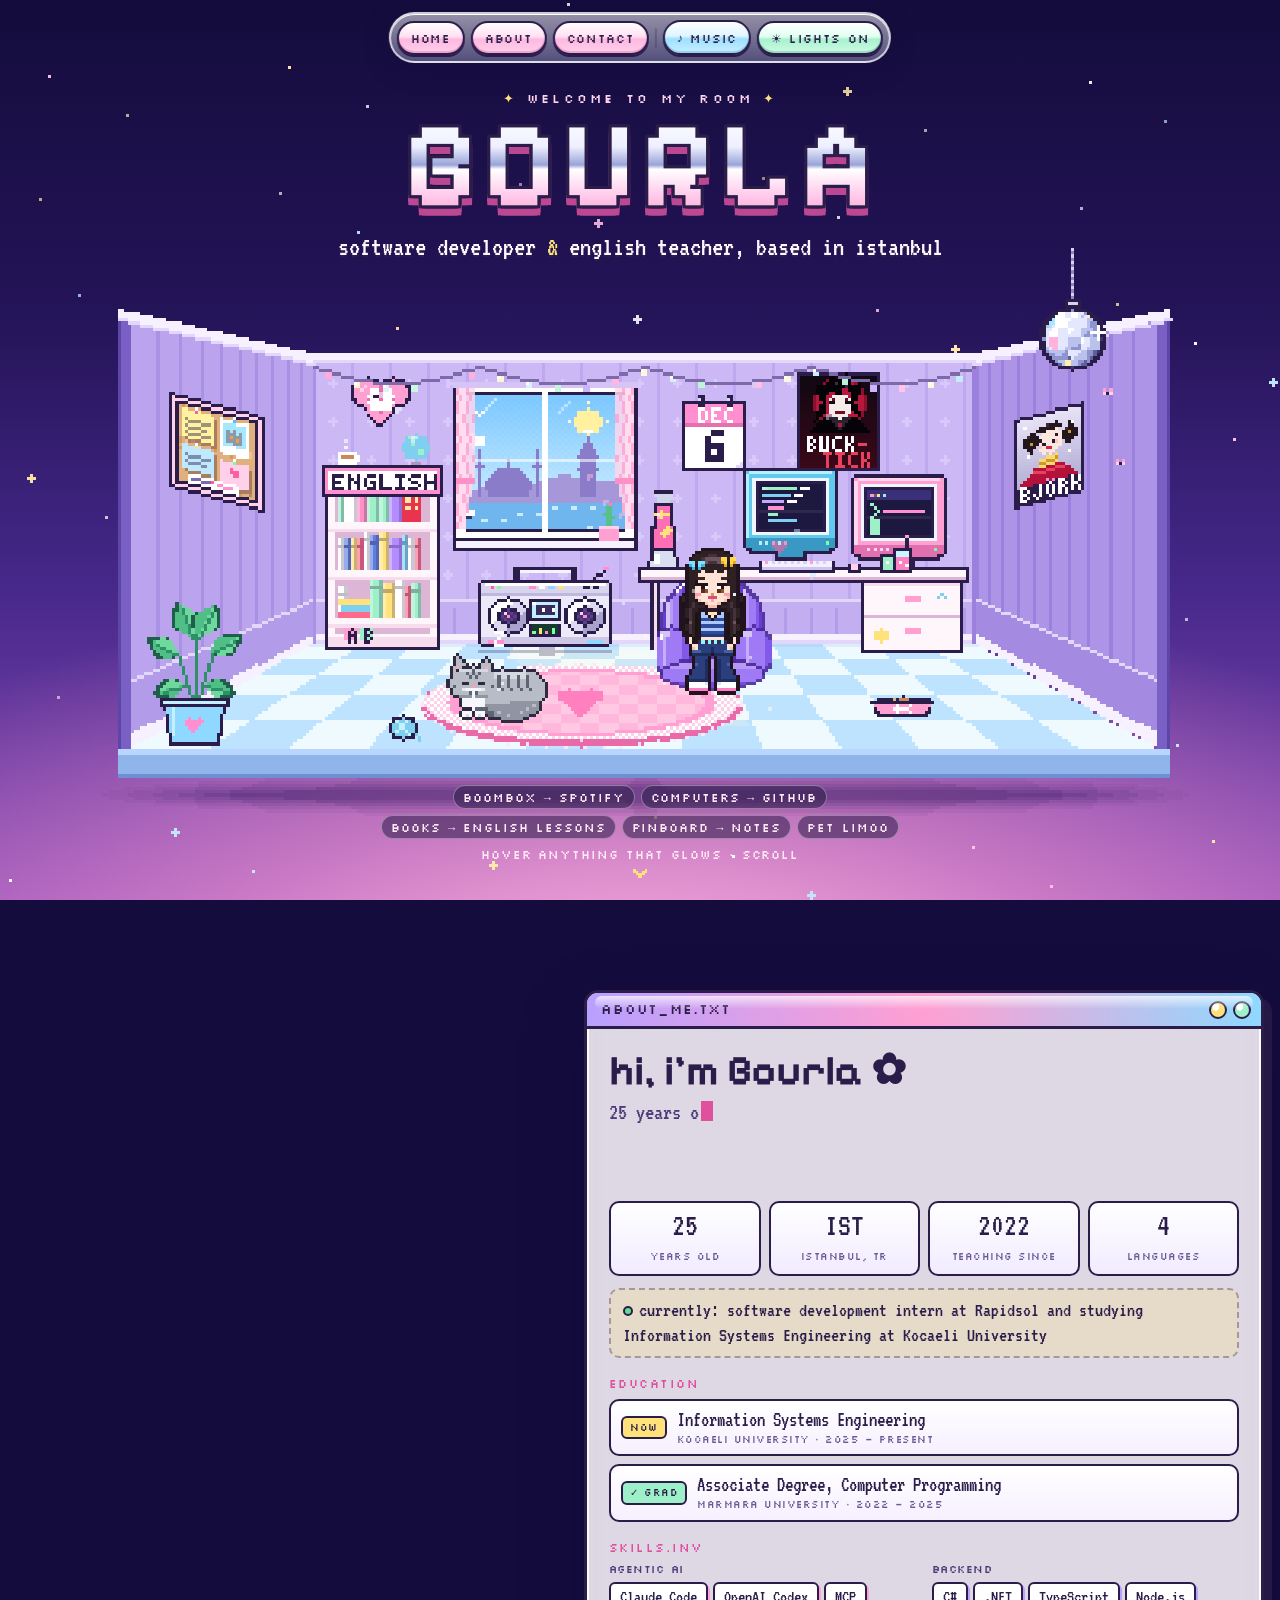
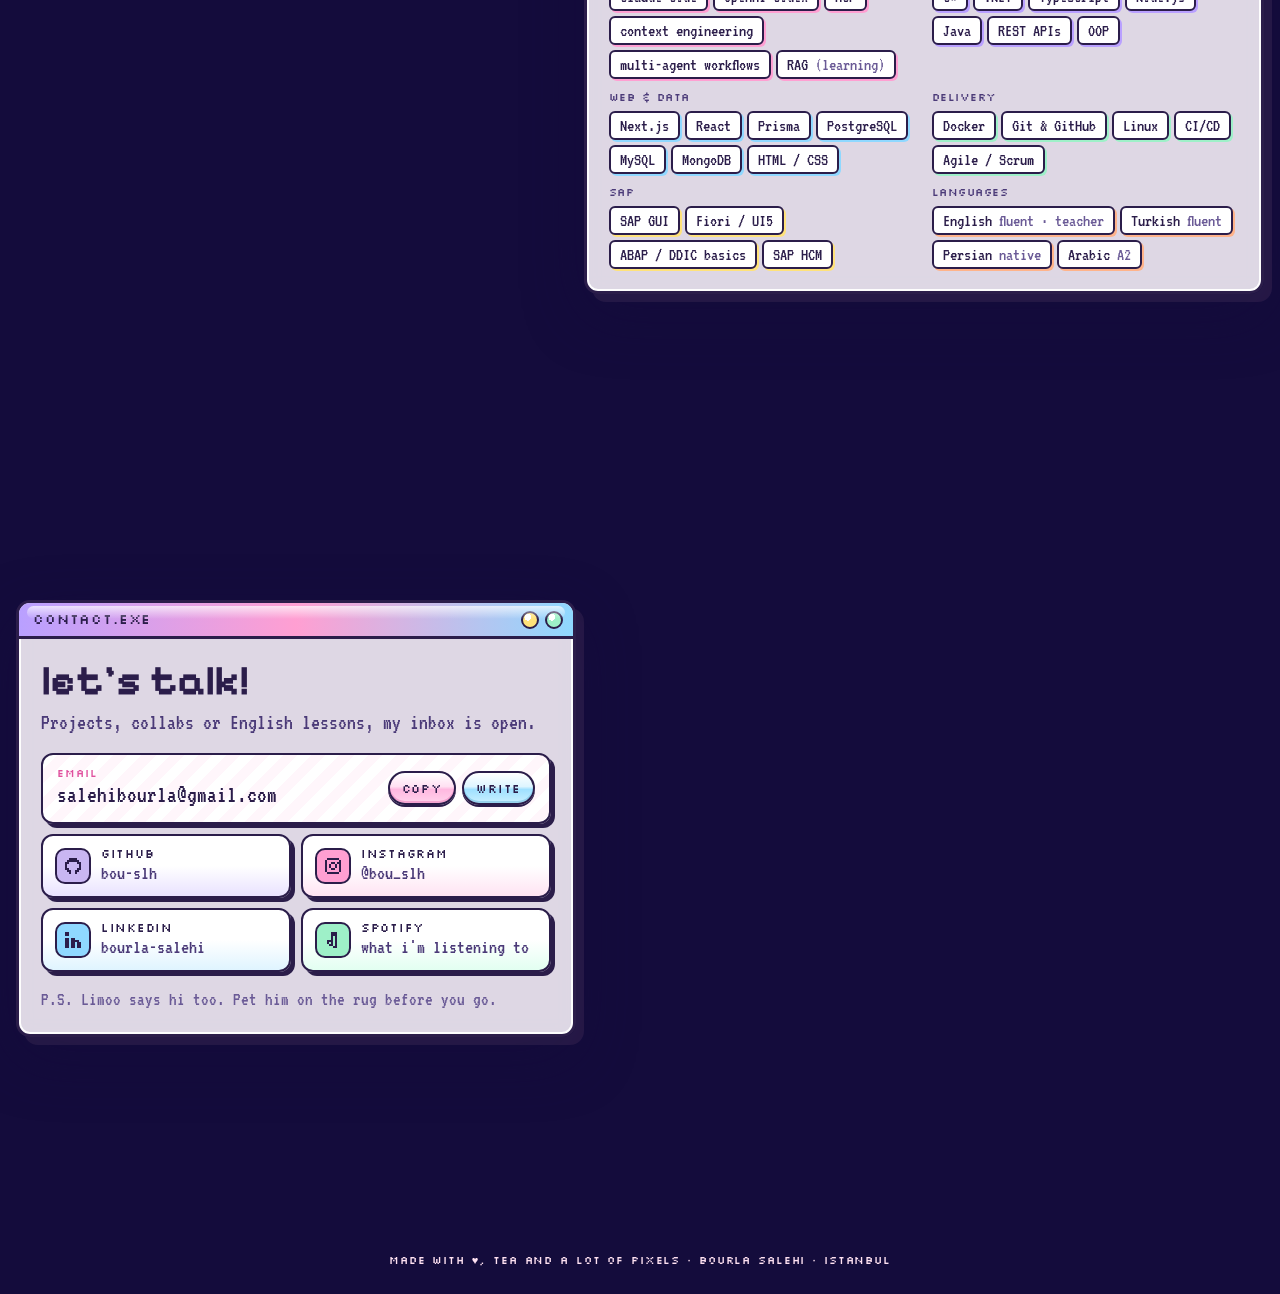
==== commit 04313e46: "Add pixel-art Limoo favicon Co-Authored-By: Claude Opus 5.5 (1M context) <noreply@anthropic.com> Cla" ====
--- a/index.html
+++ b/index.html
@@ -4,6 +4,9 @@
 <meta charset="utf-8">
 <meta name="viewport" content="width=device-width, initial-scale=1, viewport-fit=cover">
 <title>Bourla's Room</title>
+<link rel="icon" type="image/svg+xml" href="data:image/svg+xml,<svg xmlns='http://www.w3.org/2000/svg' viewBox='0 0 16 16' shape-rendering='crispEdges'><rect x='2' y='1' width='1' height='1' fill='%232f2a40'/><rect x='14' y='1' width='1' height='1' fill='%232f2a40'/><rect x='1' y='2' width='1' height='1' fill='%232f2a40'/><rect x='2' y='2' width='1' height='1' fill='%23b7bcc6'/><rect x='3' y='2' width='1' height='1' fill='%232f2a40'/><rect x='13' y='2' width='1' height='1' fill='%232f2a40'/><rect x='14' y='2' width='1' height='1' fill='%23b7bcc6'/><rect x='15' y='2' width='1' height='1' fill='%232f2a40'/><rect x='1' y='3' width='1' height='1' fill='%232f2a40'/><rect x='2' y='3' width='1' height='1' fill='%23f5a9bb'/><rect x='3' y='3' width='1' height='1' fill='%23b7bcc6'/><rect x='4' y='3' width='1' height='1' fill='%232f2a40'/><rect x='12' y='3' width='1' height='1' fill='%232f2a40'/><rect x='13' y='3' width='1' height='1' fill='%23b7bcc6'/><rect x='14' y='3' width='1' height='1' fill='%23f5a9bb'/><rect x='15' y='3' width='1' height='1' fill='%232f2a40'/><rect x='1' y='4' width='1' height='1' fill='%232f2a40'/><rect x='2' y='4' width='1' height='1' fill='%23b7bcc6'/><rect x='3' y='4' width='1' height='1' fill='%23b7bcc6'/><rect x='4' y='4' width='1' height='1' fill='%232f2a40'/><rect x='5' y='4' width='1' height='1' fill='%232f2a40'/><rect x='6' y='4' width='1' height='1' fill='%232f2a40'/><rect x='7' y='4' width='1' height='1' fill='%232f2a40'/><rect x='8' y='4' width='1' height='1' fill='%232f2a40'/><rect x='9' y='4' width='1' height='1' fill='%232f2a40'/><rect x='10' y='4' width='1' height='1' fill='%232f2a40'/><rect x='11' y='4' width='1' height='1' fill='%232f2a40'/><rect x='12' y='4' width='1' height='1' fill='%232f2a40'/><rect x='13' y='4' width='1' height='1' fill='%23b7bcc6'/><rect x='14' y='4' width='1' height='1' fill='%23b7bcc6'/><rect x='15' y='4' width='1' height='1' fill='%232f2a40'/><rect x='1' y='5' width='1' height='1' fill='%232f2a40'/><rect x='2' y='5' width='1' height='1' fill='%23b7bcc6'/><rect x='3' y='5' width='1' height='1' fill='%23b7bcc6'/><rect x='4' y='5' width='1' height='1' fill='%23b7bcc6'/><rect x='5' y='5' width='1' height='1' fill='%23b7bcc6'/><rect x='6' y='5' width='1' height='1' fill='%23d4d8e0'/><rect x='7' y='5' width='1' height='1' fill='%23b7bcc6'/><rect x='8' y='5' width='1' height='1' fill='%23b7bcc6'/><rect x='9' y='5' width='1' height='1' fill='%23b7bcc6'/><rect x='10' y='5' width='1' height='1' fill='%23b7bcc6'/><rect x='11' y='5' width='1' height='1' fill='%23d4d8e0'/><rect x='12' y='5' width='1' height='1' fill='%23b7bcc6'/><rect x='13' y='5' width='1' height='1' fill='%23b7bcc6'/><rect x='14' y='5' width='1' height='1' fill='%23b7bcc6'/><rect x='15' y='5' width='1' height='1' fill='%232f2a40'/><rect x='1' y='6' width='1' height='1' fill='%232f2a40'/><rect x='2' y='6' width='1' height='1' fill='%23b7bcc6'/><rect x='3' y='6' width='1' height='1' fill='%23b7bcc6'/><rect x='4' y='6' width='1' height='1' fill='%23b7bcc6'/><rect x='5' y='6' width='1' height='1' fill='%235f6472'/><rect x='6' y='6' width='1' height='1' fill='%23b7bcc6'/><rect x='7' y='6' width='1' height='1' fill='%235f6472'/><rect x='8' y='6' width='1' height='1' fill='%23b7bcc6'/><rect x='9' y='6' width='1' height='1' fill='%235f6472'/><rect x='10' y='6' width='1' height='1' fill='%23b7bcc6'/><rect x='11' y='6' width='1' height='1' fill='%235f6472'/><rect x='12' y='6' width='1' height='1' fill='%23b7bcc6'/><rect x='13' y='6' width='1' height='1' fill='%23b7bcc6'/><rect x='14' y='6' width='1' height='1' fill='%23b7bcc6'/><rect x='15' y='6' width='1' height='1' fill='%232f2a40'/><rect x='1' y='7' width='1' height='1' fill='%232f2a40'/><rect x='2' y='7' width='1' height='1' fill='%23b7bcc6'/><rect x='3' y='7' width='1' height='1' fill='%23b7bcc6'/><rect x='4' y='7' width='1' height='1' fill='%23b7bcc6'/><rect x='5' y='7' width='1' height='1' fill='%23b7bcc6'/><rect x='6' y='7' width='1' height='1' fill='%23b7bcc6'/><rect x='7' y='7' width='1' height='1' fill='%23b7bcc6'/><rect x='8' y='7' width='1' height='1' fill='%235f6472'/><rect x='9' y='7' width='1' height='1' fill='%23b7bcc6'/><rect x='10' y='7' width='1' height='1' fill='%23b7bcc6'/><rect x='11' y='7' width='1' height='1' fill='%23b7bcc6'/><rect x='12' y='7' width='1' height='1' fill='%23b7bcc6'/><rect x='13' y='7' width='1' height='1' fill='%23b7bcc6'/><rect x='14' y='7' width='1' height='1' fill='%23b7bcc6'/><rect x='15' y='7' width='1' height='1' fill='%232f2a40'/><rect x='1' y='8' width='1' height='1' fill='%232f2a40'/><rect x='2' y='8' width='1' height='1' fill='%235f6472'/><rect x='3' y='8' width='1' height='1' fill='%23b7bcc6'/><rect x='4' y='8' width='1' height='1' fill='%23d6b444'/><rect x='5' y='8' width='1' height='1' fill='%23f2dc7c'/><rect x='6' y='8' width='1' height='1' fill='%23b7bcc6'/><rect x='7' y='8' width='1' height='1' fill='%23b7bcc6'/><rect x='8' y='8' width='1' height='1' fill='%23b7bcc6'/><rect x='9' y='8' width='1' height='1' fill='%23b7bcc6'/><rect x='10' y='8' width='1' height='1' fill='%23b7bcc6'/><rect x='11' y='8' width='1' height='1' fill='%23d6b444'/><rect x='12' y='8' width='1' height='1' fill='%23f2dc7c'/><rect x='13' y='8' width='1' height='1' fill='%23b7bcc6'/><rect x='14' y='8' width='1' height='1' fill='%235f6472'/><rect x='15' y='8' width='1' height='1' fill='%232f2a40'/><rect x='1' y='9' width='1' height='1' fill='%232f2a40'/><rect x='2' y='9' width='1' height='1' fill='%23b7bcc6'/><rect x='3' y='9' width='1' height='1' fill='%23b7bcc6'/><rect x='4' y='9' width='1' height='1' fill='%23d6b444'/><rect x='5' y='9' width='1' height='1' fill='%232f2a40'/><rect x='6' y='9' width='1' height='1' fill='%23b7bcc6'/><rect x='7' y='9' width='1' height='1' fill='%23b7bcc6'/><rect x='8' y='9' width='1' height='1' fill='%23b7bcc6'/><rect x='9' y='9' width='1' height='1' fill='%23b7bcc6'/><rect x='10' y='9' width='1' height='1' fill='%23b7bcc6'/><rect x='11' y='9' width='1' height='1' fill='%23d6b444'/><rect x='12' y='9' width='1' height='1' fill='%232f2a40'/><rect x='13' y='9' width='1' height='1' fill='%23b7bcc6'/><rect x='14' y='9' width='1' height='1' fill='%23b7bcc6'/><rect x='15' y='9' width='1' height='1' fill='%232f2a40'/><rect x='1' y='10' width='1' height='1' fill='%232f2a40'/><rect x='2' y='10' width='1' height='1' fill='%23b7bcc6'/><rect x='3' y='10' width='1' height='1' fill='%23b7bcc6'/><rect x='4' y='10' width='1' height='1' fill='%23b7bcc6'/><rect x='5' y='10' width='1' height='1' fill='%23b7bcc6'/><rect x='6' y='10' width='1' height='1' fill='%23b7bcc6'/><rect x='7' y='10' width='1' height='1' fill='%23f7f6fb'/><rect x='8' y='10' width='1' height='1' fill='%23ff9fb4'/><rect x='9' y='10' width='1' height='1' fill='%23f7f6fb'/><rect x='10' y='10' width='1' height='1' fill='%23b7bcc6'/><rect x='11' y='10' width='1' height='1' fill='%23b7bcc6'/><rect x='12' y='10' width='1' height='1' fill='%23b7bcc6'/><rect x='13' y='10' width='1' height='1' fill='%23b7bcc6'/><rect x='14' y='10' width='1' height='1' fill='%23b7bcc6'/><rect x='15' y='10' width='1' height='1' fill='%232f2a40'/><rect x='2' y='11' width='1' height='1' fill='%232f2a40'/><rect x='3' y='11' width='1' height='1' fill='%23b7bcc6'/><rect x='4' y='11' width='1' height='1' fill='%23b7bcc6'/><rect x='5' y='11' width='1' height='1' fill='%23b7bcc6'/><rect x='6' y='11' width='1' height='1' fill='%23f7f6fb'/><rect x='7' y='11' width='1' height='1' fill='%23f7f6fb'/><rect x='8' y='11' width='1' height='1' fill='%23f7f6fb'/><rect x='9' y='11' width='1' height='1' fill='%23f7f6fb'/><rect x='10' y='11' width='1' height='1' fill='%23f7f6fb'/><rect x='11' y='11' width='1' height='1' fill='%23b7bcc6'/><rect x='12' y='11' width='1' height='1' fill='%23b7bcc6'/><rect x='13' y='11' width='1' height='1' fill='%23b7bcc6'/><rect x='14' y='11' width='1' height='1' fill='%232f2a40'/><rect x='2' y='12' width='1' height='1' fill='%232f2a40'/><rect x='3' y='12' width='1' height='1' fill='%23b7bcc6'/><rect x='4' y='12' width='1' height='1' fill='%23b7bcc6'/><rect x='5' y='12' width='1' height='1' fill='%23f7f6fb'/><rect x='6' y='12' width='1' height='1' fill='%23f7f6fb'/><rect x='7' y='12' width='1' height='1' fill='%235f6472'/><rect x='8' y='12' width='1' height='1' fill='%23f7f6fb'/><rect x='9' y='12' width='1' height='1' fill='%235f6472'/><rect x='10' y='12' width='1' height='1' fill='%23f7f6fb'/><rect x='11' y='12' width='1' height='1' fill='%23f7f6fb'/><rect x='12' y='12' width='1' height='1' fill='%23b7bcc6'/><rect x='13' y='12' width='1' height='1' fill='%23b7bcc6'/><rect x='14' y='12' width='1' height='1' fill='%232f2a40'/><rect x='3' y='13' width='1' height='1' fill='%232f2a40'/><rect x='4' y='13' width='1' height='1' fill='%232f2a40'/><rect x='5' y='13' width='1' height='1' fill='%23b7bcc6'/><rect x='6' y='13' width='1' height='1' fill='%23f7f6fb'/><rect x='7' y='13' width='1' height='1' fill='%23f7f6fb'/><rect x='8' y='13' width='1' height='1' fill='%23f7f6fb'/><rect x='9' y='13' width='1' height='1' fill='%23f7f6fb'/><rect x='10' y='13' width='1' height='1' fill='%23f7f6fb'/><rect x='11' y='13' width='1' height='1' fill='%23b7bcc6'/><rect x='12' y='13' width='1' height='1' fill='%232f2a40'/><rect x='13' y='13' width='1' height='1' fill='%232f2a40'/><rect x='5' y='14' width='1' height='1' fill='%232f2a40'/><rect x='6' y='14' width='1' height='1' fill='%232f2a40'/><rect x='7' y='14' width='1' height='1' fill='%232f2a40'/><rect x='8' y='14' width='1' height='1' fill='%232f2a40'/><rect x='9' y='14' width='1' height='1' fill='%232f2a40'/><rect x='10' y='14' width='1' height='1' fill='%232f2a40'/><rect x='11' y='14' width='1' height='1' fill='%232f2a40'/></svg>">
+<link rel="icon" type="image/png" sizes="32x32" href="[data-uri]">
+<link rel="apple-touch-icon" href="[data-uri]">
 <meta name="claude:viewport-fit-sides" content="cover">
 <meta name="description" content="Bourla's pixel room: software developer and English teacher based in Istanbul.">
 <link rel="preconnect" href="https://fonts.googleapis.com">
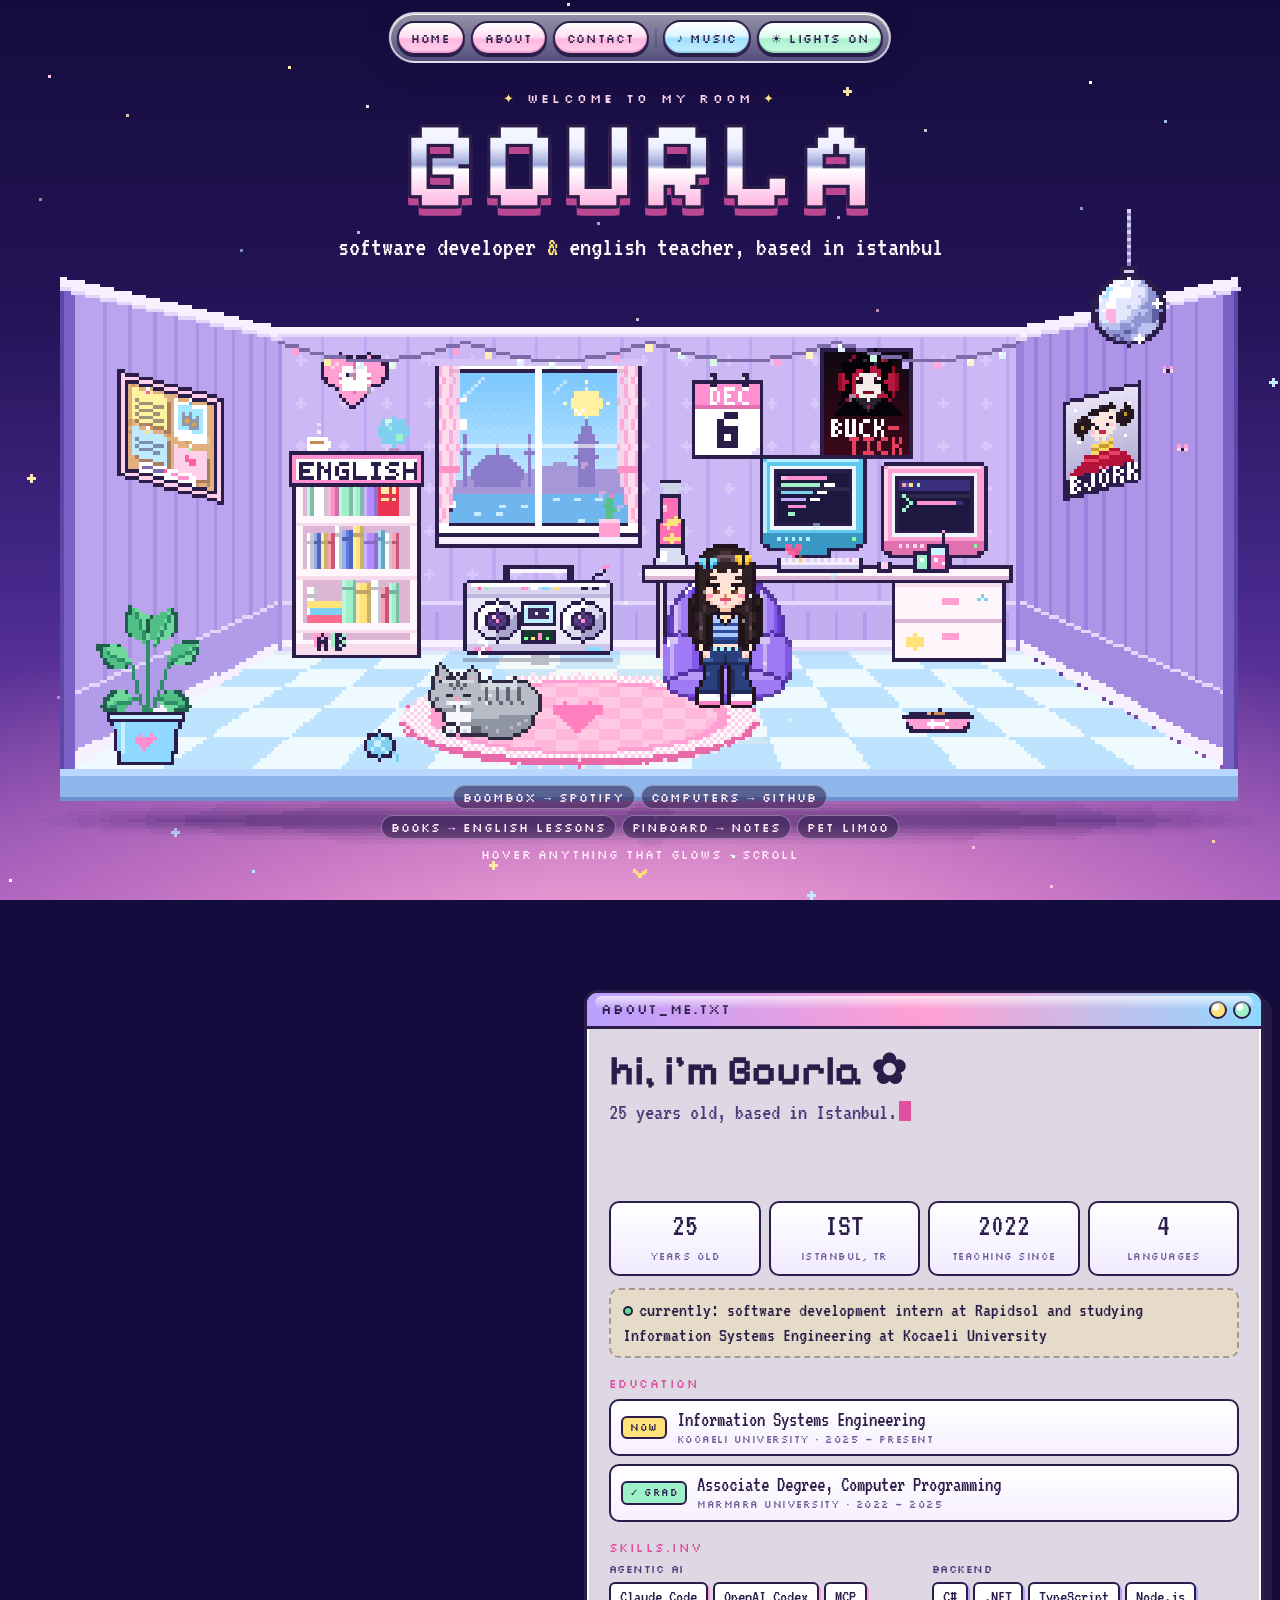
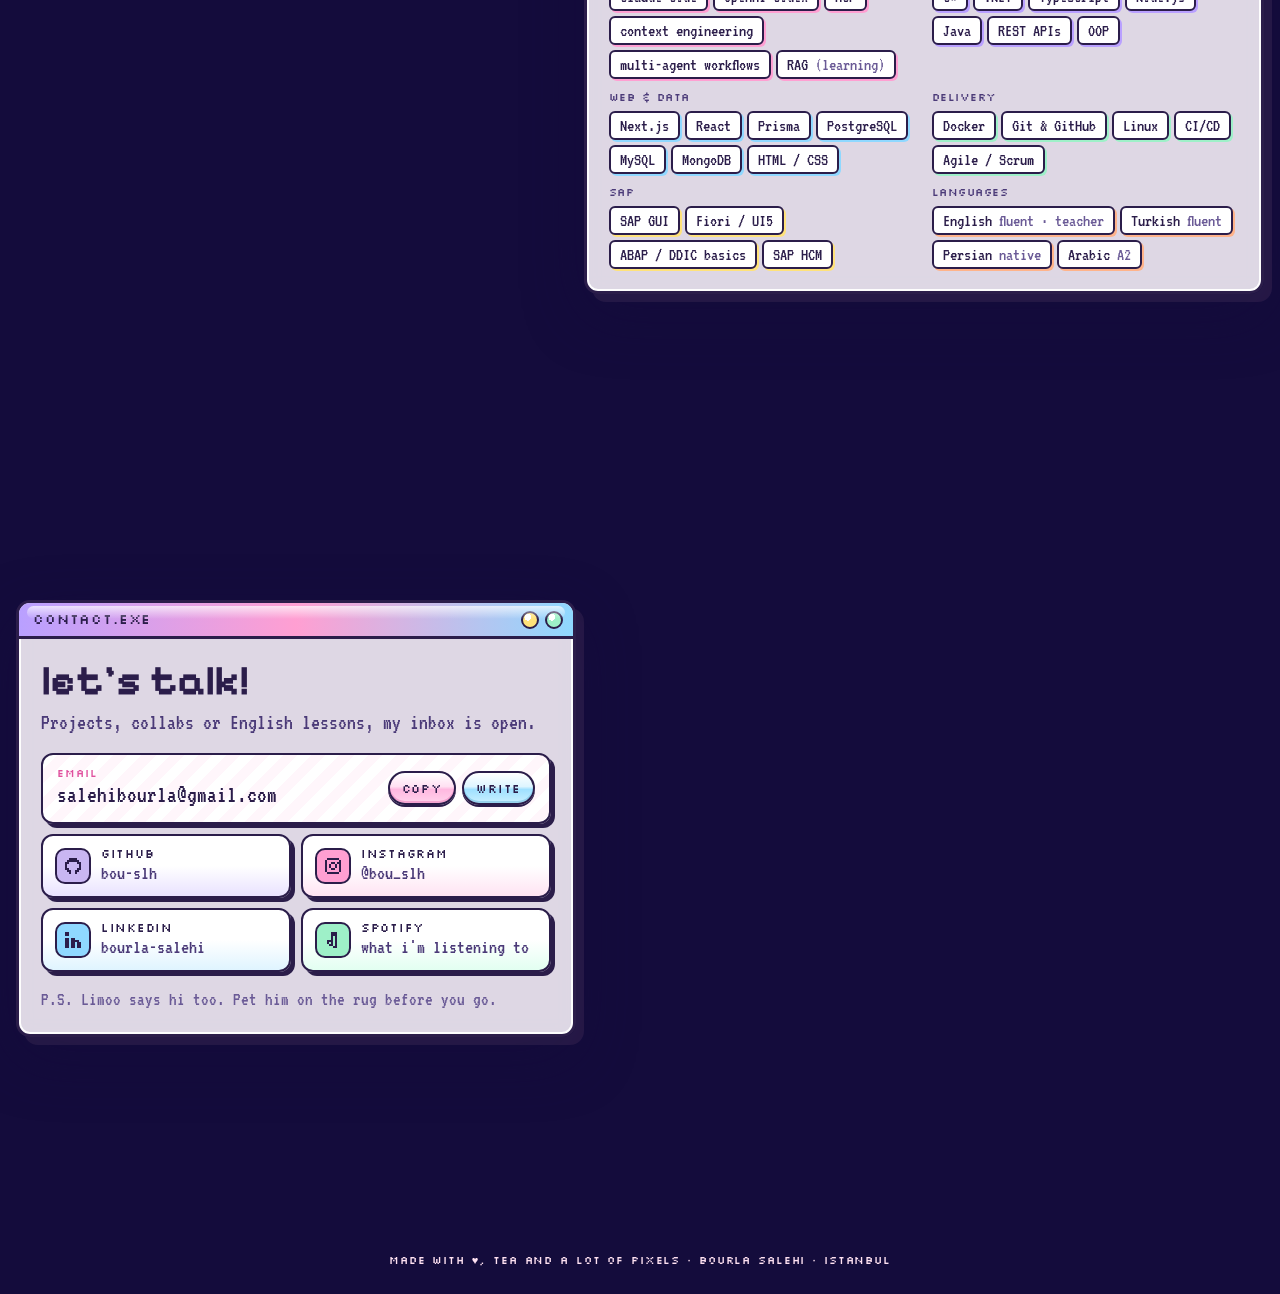
==== commit 62222260: "Open GitHub profile overview from the CRT monitors Co-Authored-By: Claude Opus 5.5 <noreply@anthropi" ====
--- a/index.html
+++ b/index.html
@@ -1886,7 +1886,7 @@
 /* main.js: camera, scroll story, hotspots, avatar + Limoo behaviour, sound, modal. */
 (() => {
   const LINKS = {
-    projects: 'https://github.com/bou-slh?tab=repositories',
+    projects: 'https://github.com/bou-slh',
     spotify: 'https://open.spotify.com/user/odmygy6v1mtjqe5bwsglt8ewv',
   };
   const S = Scene.S;
@@ -1974,8 +1974,8 @@
   /* ---------- hotspots ---------- */
   const HOT = [
     { id: 'speaker', label: 'my spotify ♪', href: LINKS.spotify, rect: { x: 140, y: 100, w: 42, h: 26 } },
-    { id: 'pc1', group: 'pc', label: 'my projects on github', href: LINKS.projects, rect: { x: 222, y: 69, w: 32, h: 29 } },
-    { id: 'pc2', group: 'pc', label: 'my projects on github', href: LINKS.projects, rect: { x: 256, y: 71, w: 32, h: 28 } },
+    { id: 'pc1', group: 'pc', label: 'my github profile', href: LINKS.projects, rect: { x: 222, y: 69, w: 32, h: 29 } },
+    { id: 'pc2', group: 'pc', label: 'my github profile', href: LINKS.projects, rect: { x: 256, y: 71, w: 32, h: 28 } },
     { id: 'books', label: 'english lessons ✎', action: () => openEnglish(), rect: { x: 91, y: 62, w: 38, h: 66 } },
     { id: 'cat', label: 'Limoo', cls: 'cat', action: () => petCat(), rect: { x: 130, y: 128, w: 32, h: 22 } },
     { id: 'me', label: "that's me! say hi", action: () => sayHi(), rect: { x: 203, y: 93, w: 22, h: 48 } },
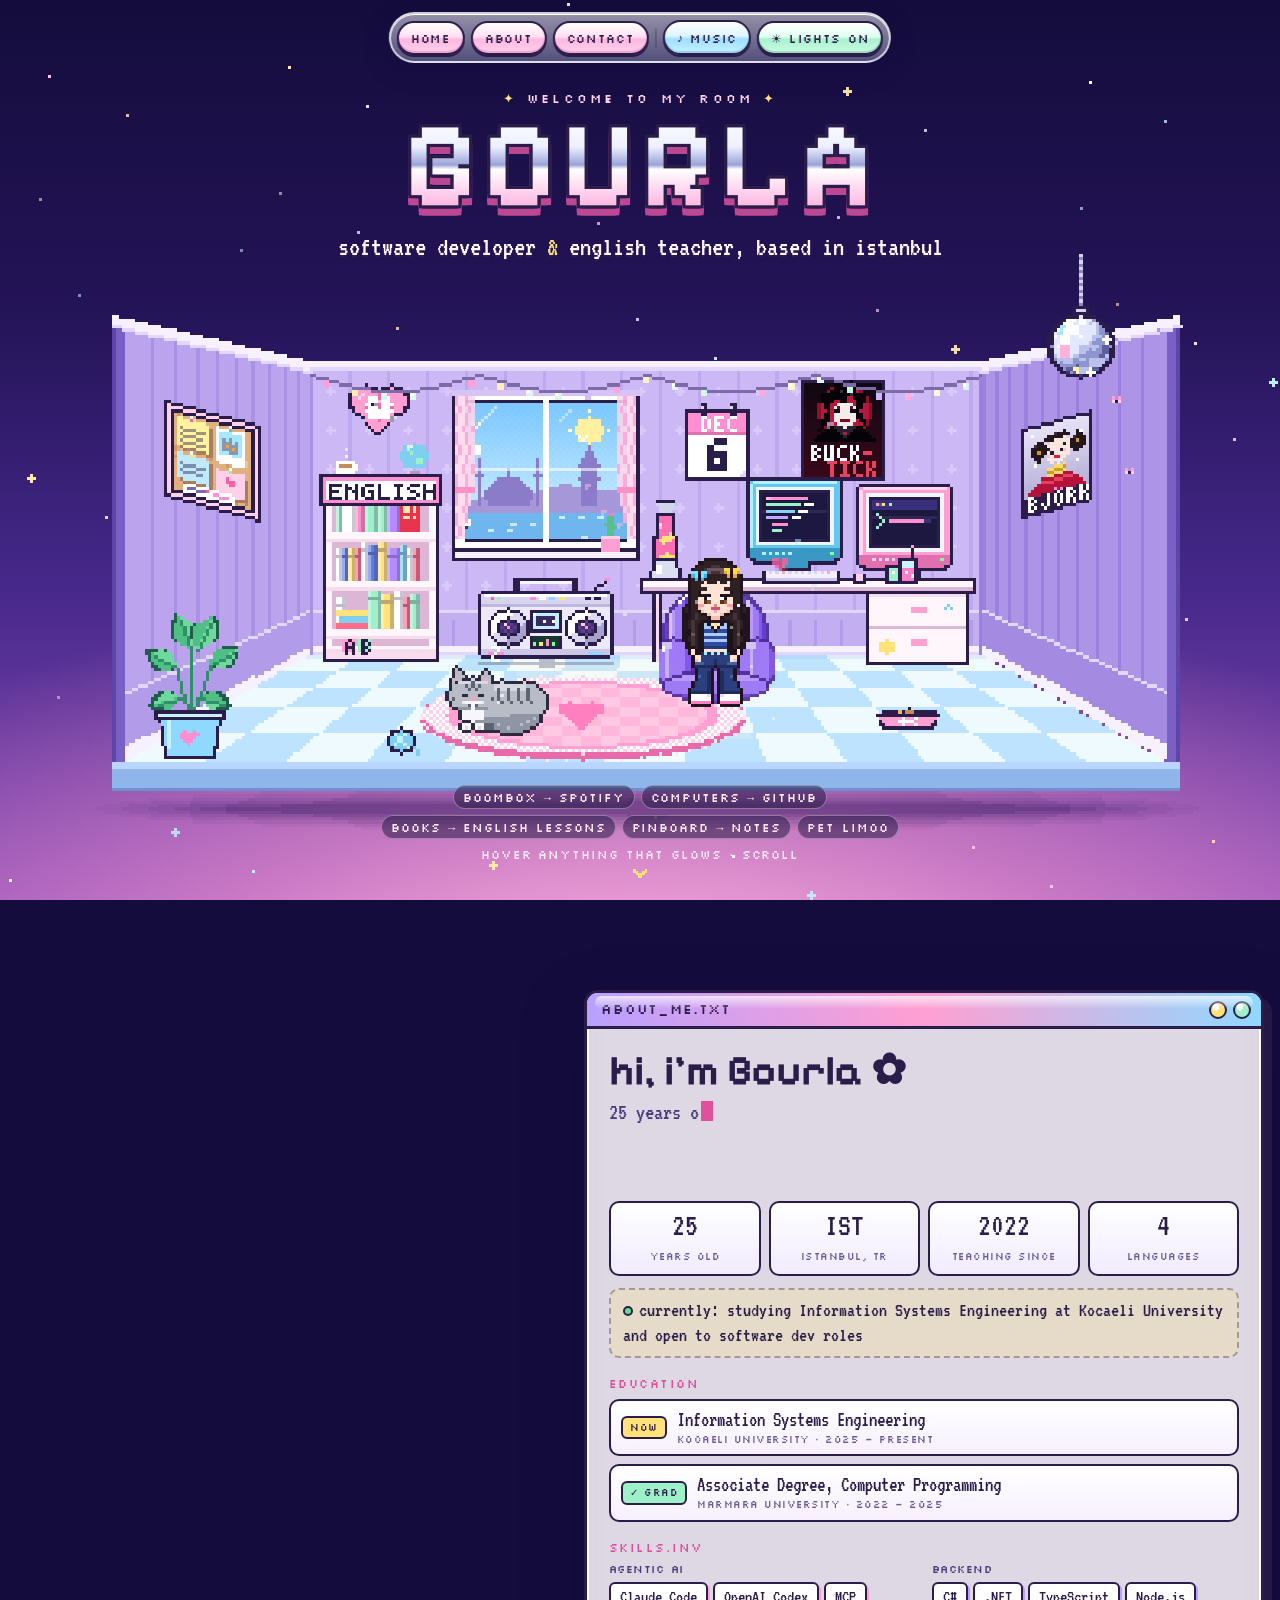
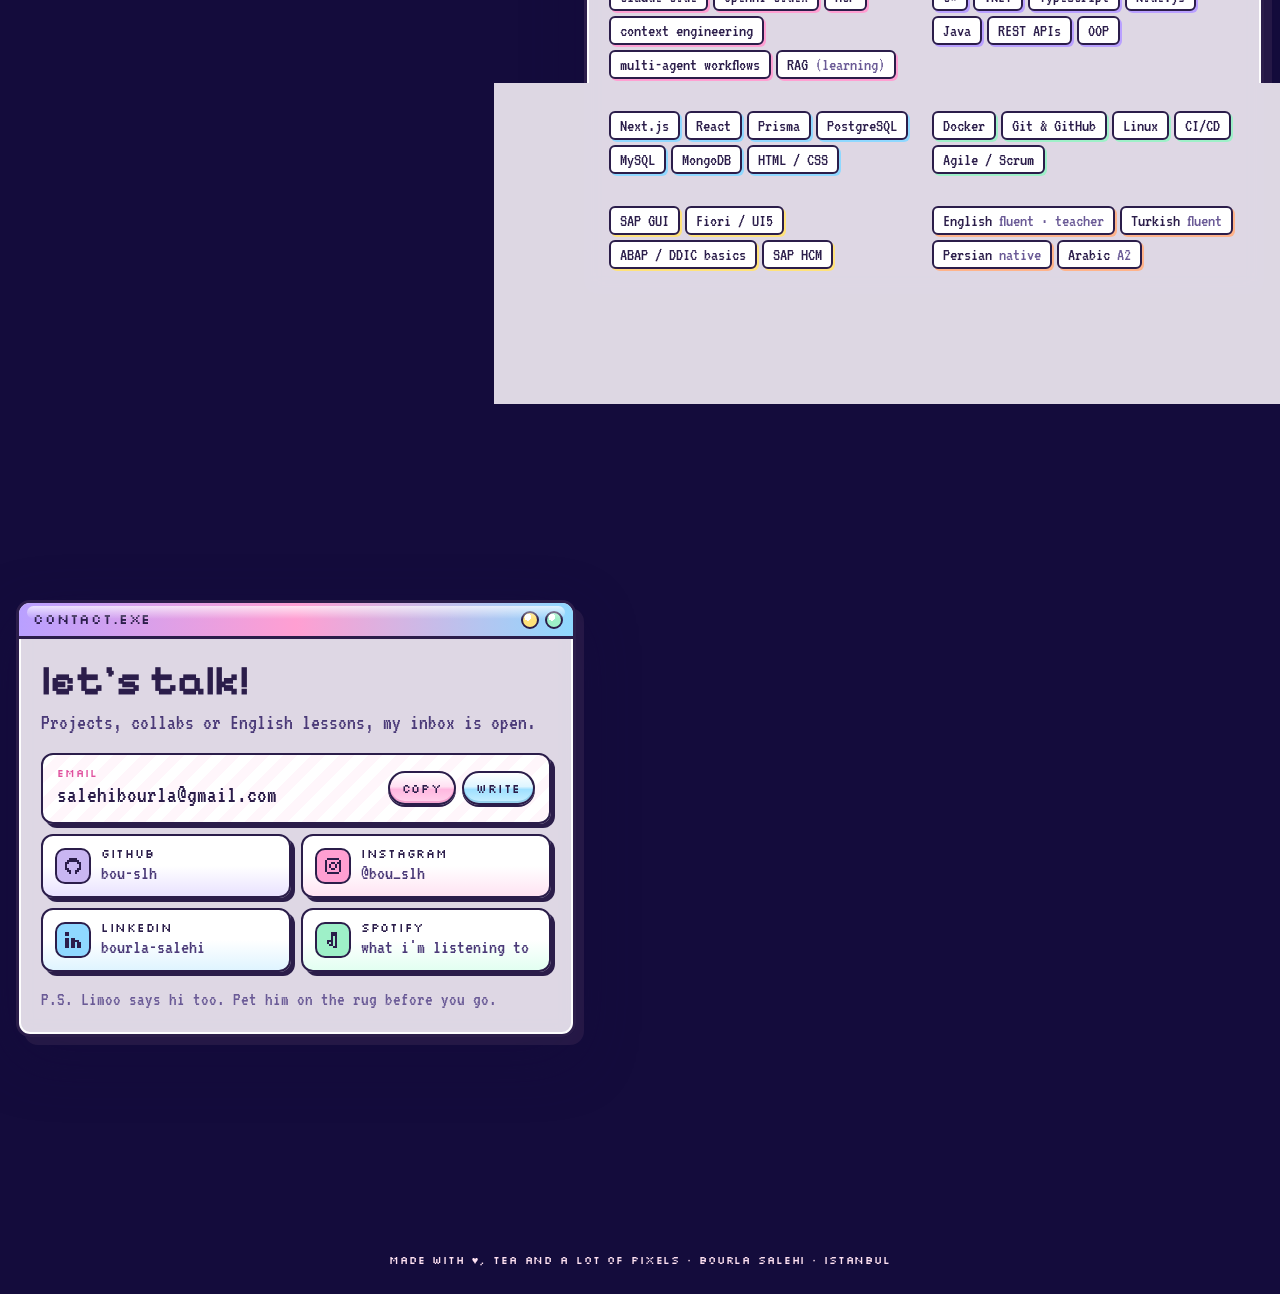
==== commit 18ed904f: "Remove Rapidsol internship from current status Co-Authored-By: Claude Opus 5.5 <noreply@anthropic.co" ====
--- a/index.html
+++ b/index.html
@@ -459,7 +459,7 @@
             <div class="stat"><b>2022</b><small>teaching since</small></div>
             <div class="stat"><b>4</b><small>languages</small></div>
           </div>
-          <p class="status-line"><span class="dot" aria-hidden="true"></span>currently: software development intern at Rapidsol and studying Information Systems Engineering at Kocaeli University</p>
+          <p class="status-line"><span class="dot" aria-hidden="true"></span>currently: studying Information Systems Engineering at Kocaeli University and open to software dev roles</p>
 
           <div class="label">education</div>
           <div class="edu">
@@ -576,7 +576,7 @@
       <div class="stickies">
         <div class="sticky y"><b>now building</b>RapidHR, an HR app with Next.js 15, Prisma, PostgreSQL &amp; Docker</div>
         <div class="sticky b"><b>now learning</b>agentic RAG: embeddings, vector stores &amp; evals</div>
-        <div class="sticky p"><b>day job</b>software dev intern at Rapidsol, SAP HR consulting</div>
+        <div class="sticky p"><b>open to</b>software dev roles in .NET, SAP &amp; agentic AI</div>
         <div class="sticky m"><b>studying</b>Information Systems Engineering @ Kocaeli University</div>
         <div class="sticky l"><b>teaching</b>English, A2 to C2, at ChitChat since 2022</div>
         <div class="sticky w"><b>don't forget</b>feed Limoo, then tea time ♥</div>
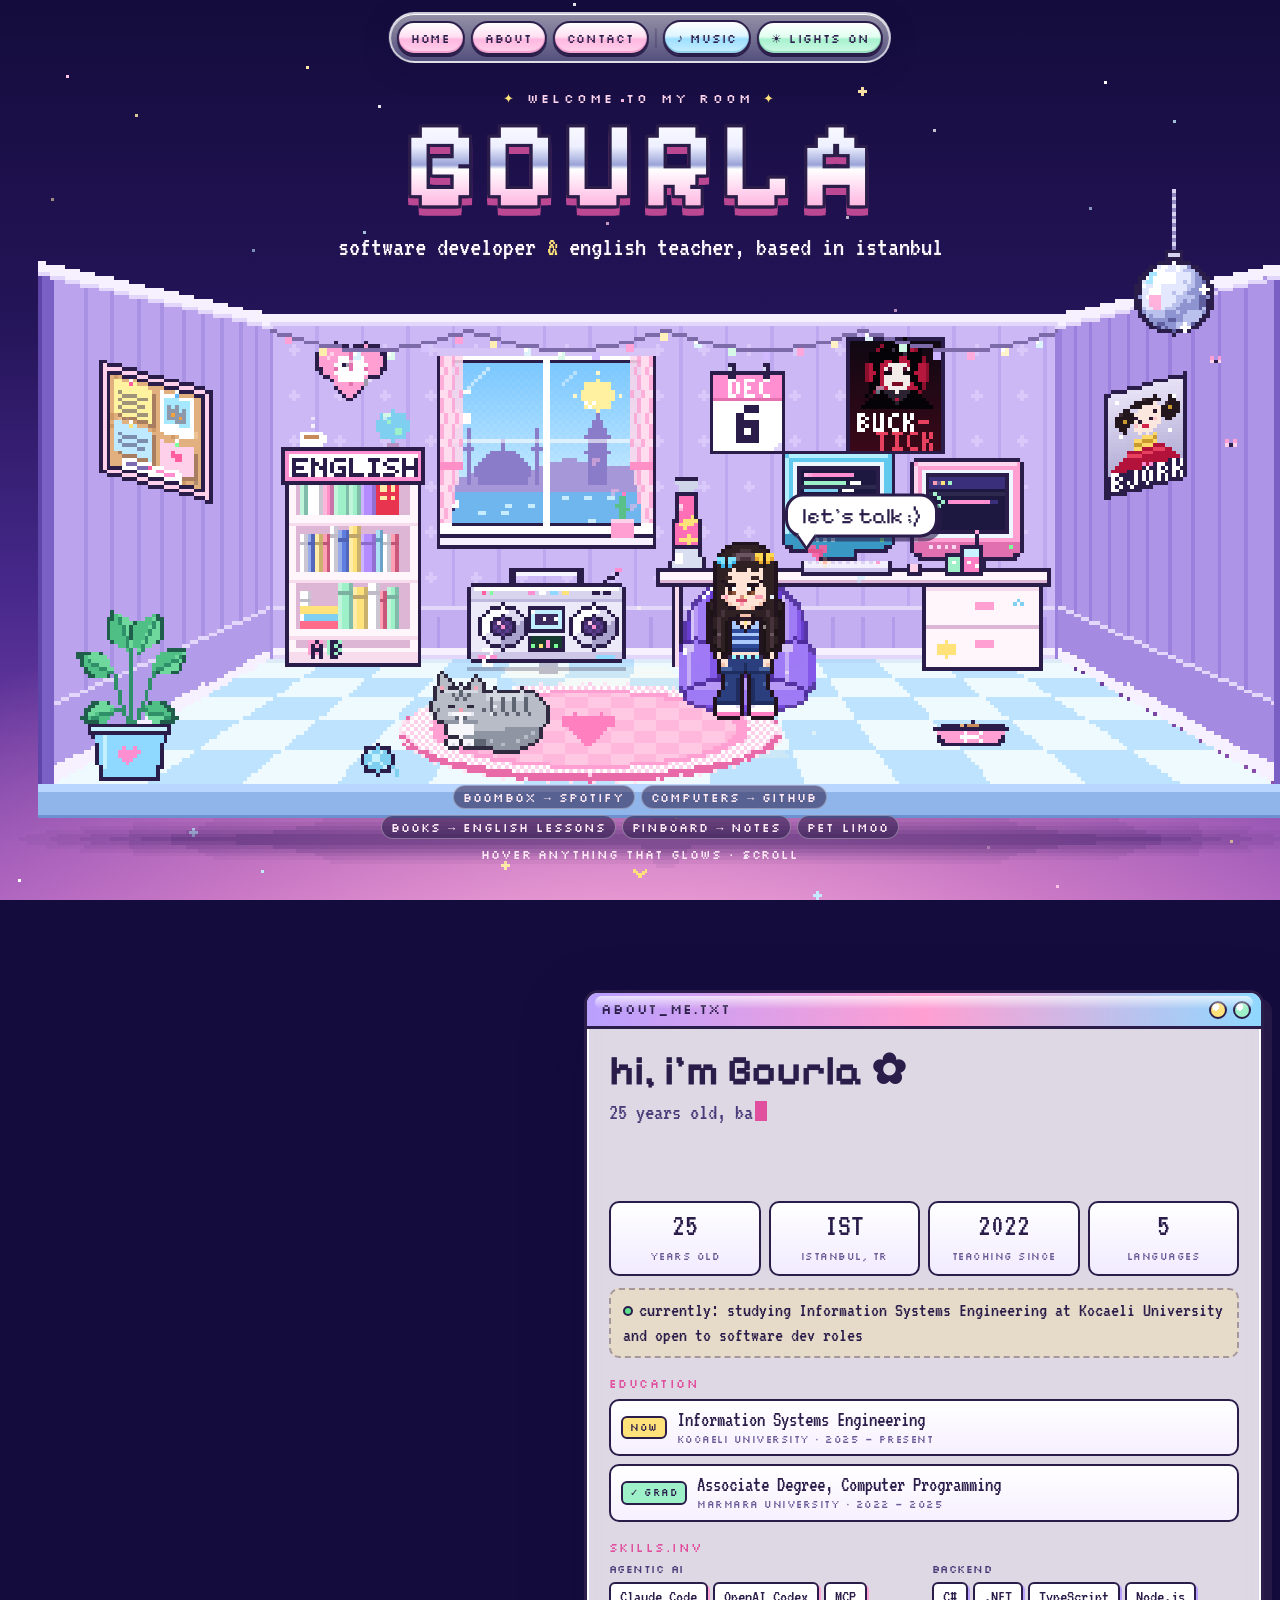
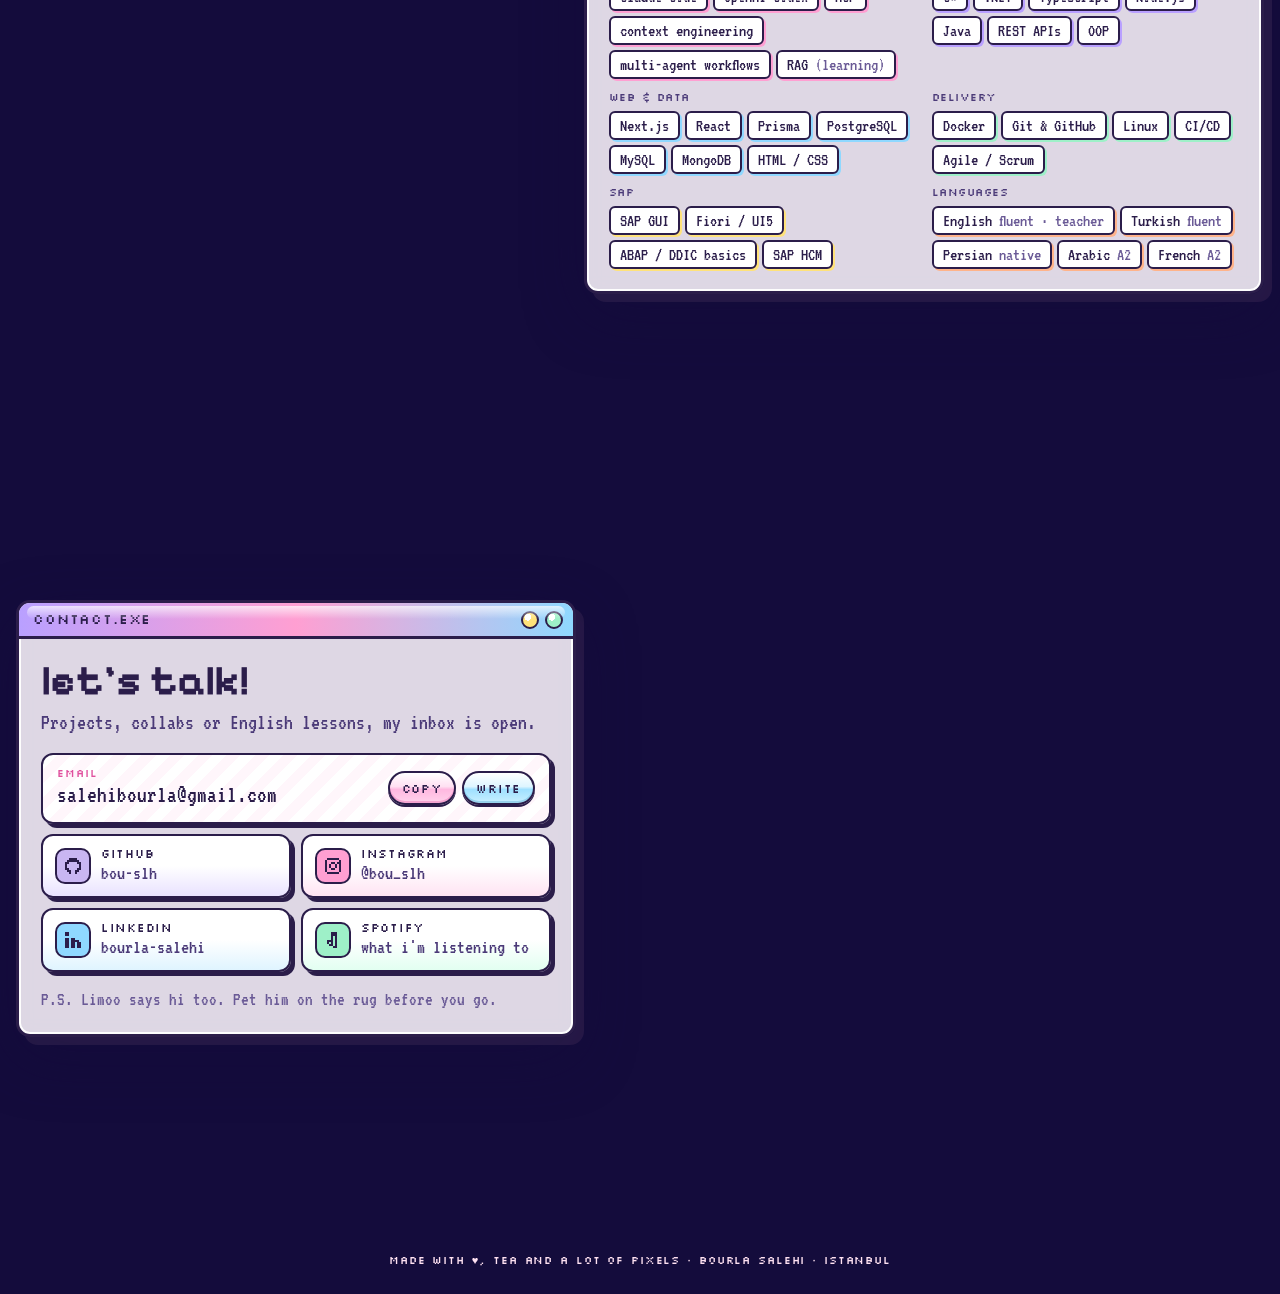
==== commit 60639b0f: "Add French (A2) to languages Co-Authored-By: Claude Opus 5.5 <noreply@anthropic.com> Claude-Session:" ====
--- a/index.html
+++ b/index.html
@@ -457,7 +457,7 @@
             <div class="stat"><b>25</b><small>years old</small></div>
             <div class="stat"><b>IST</b><small>istanbul, TR</small></div>
             <div class="stat"><b>2022</b><small>teaching since</small></div>
-            <div class="stat"><b>4</b><small>languages</small></div>
+            <div class="stat"><b>5</b><small>languages</small></div>
           </div>
           <p class="status-line"><span class="dot" aria-hidden="true"></span>currently: studying Information Systems Engineering at Kocaeli University and open to software dev roles</p>
 
@@ -485,7 +485,7 @@
               <span class="tag sap">SAP GUI</span><span class="tag sap">Fiori / UI5</span><span class="tag sap">ABAP / DDIC basics</span><span class="tag sap">SAP HCM</span>
             </div></div>
             <div class="inv-row"><h4>languages</h4><div class="tags">
-              <span class="tag lang">English <em>fluent · teacher</em></span><span class="tag lang">Turkish <em>fluent</em></span><span class="tag lang">Persian <em>native</em></span><span class="tag lang">Arabic <em>A2</em></span>
+              <span class="tag lang">English <em>fluent · teacher</em></span><span class="tag lang">Turkish <em>fluent</em></span><span class="tag lang">Persian <em>native</em></span><span class="tag lang">Arabic <em>A2</em></span><span class="tag lang">French <em>A2</em></span>
             </div></div>
           </div>
         </div>
